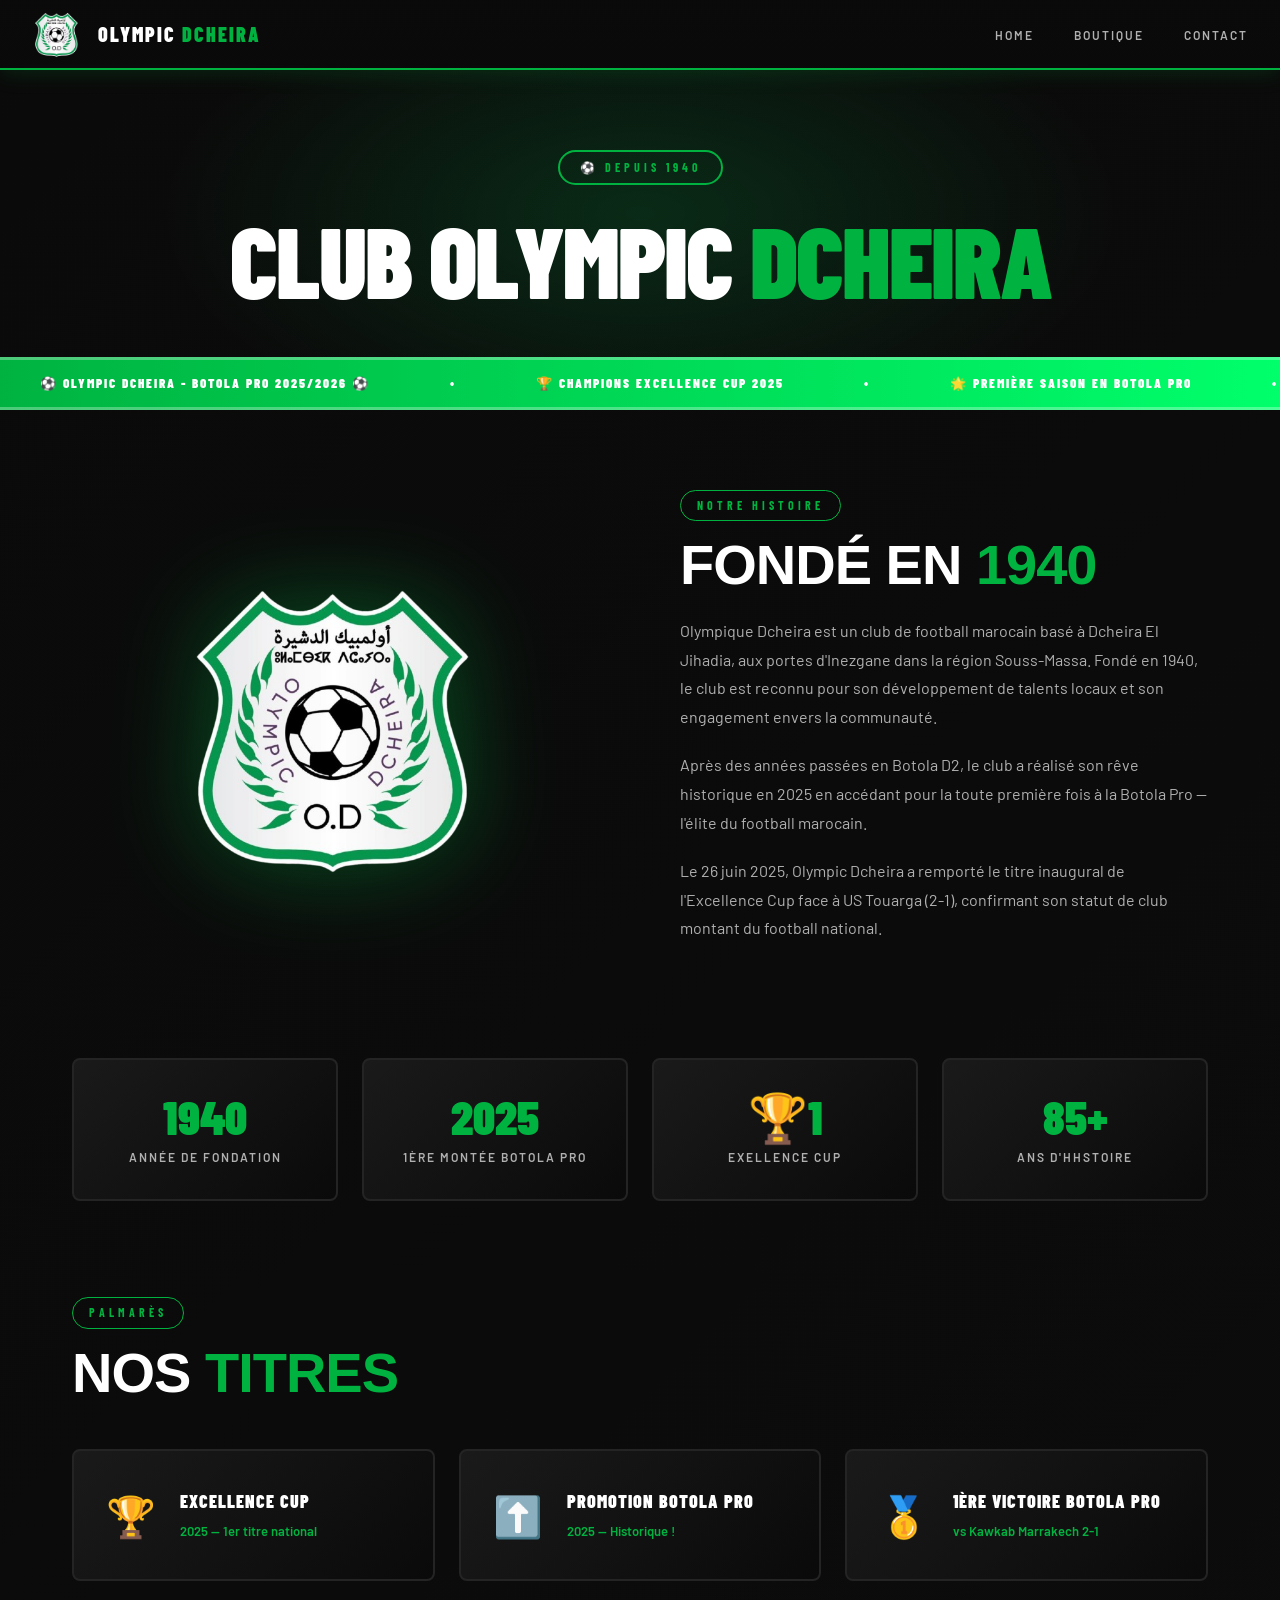
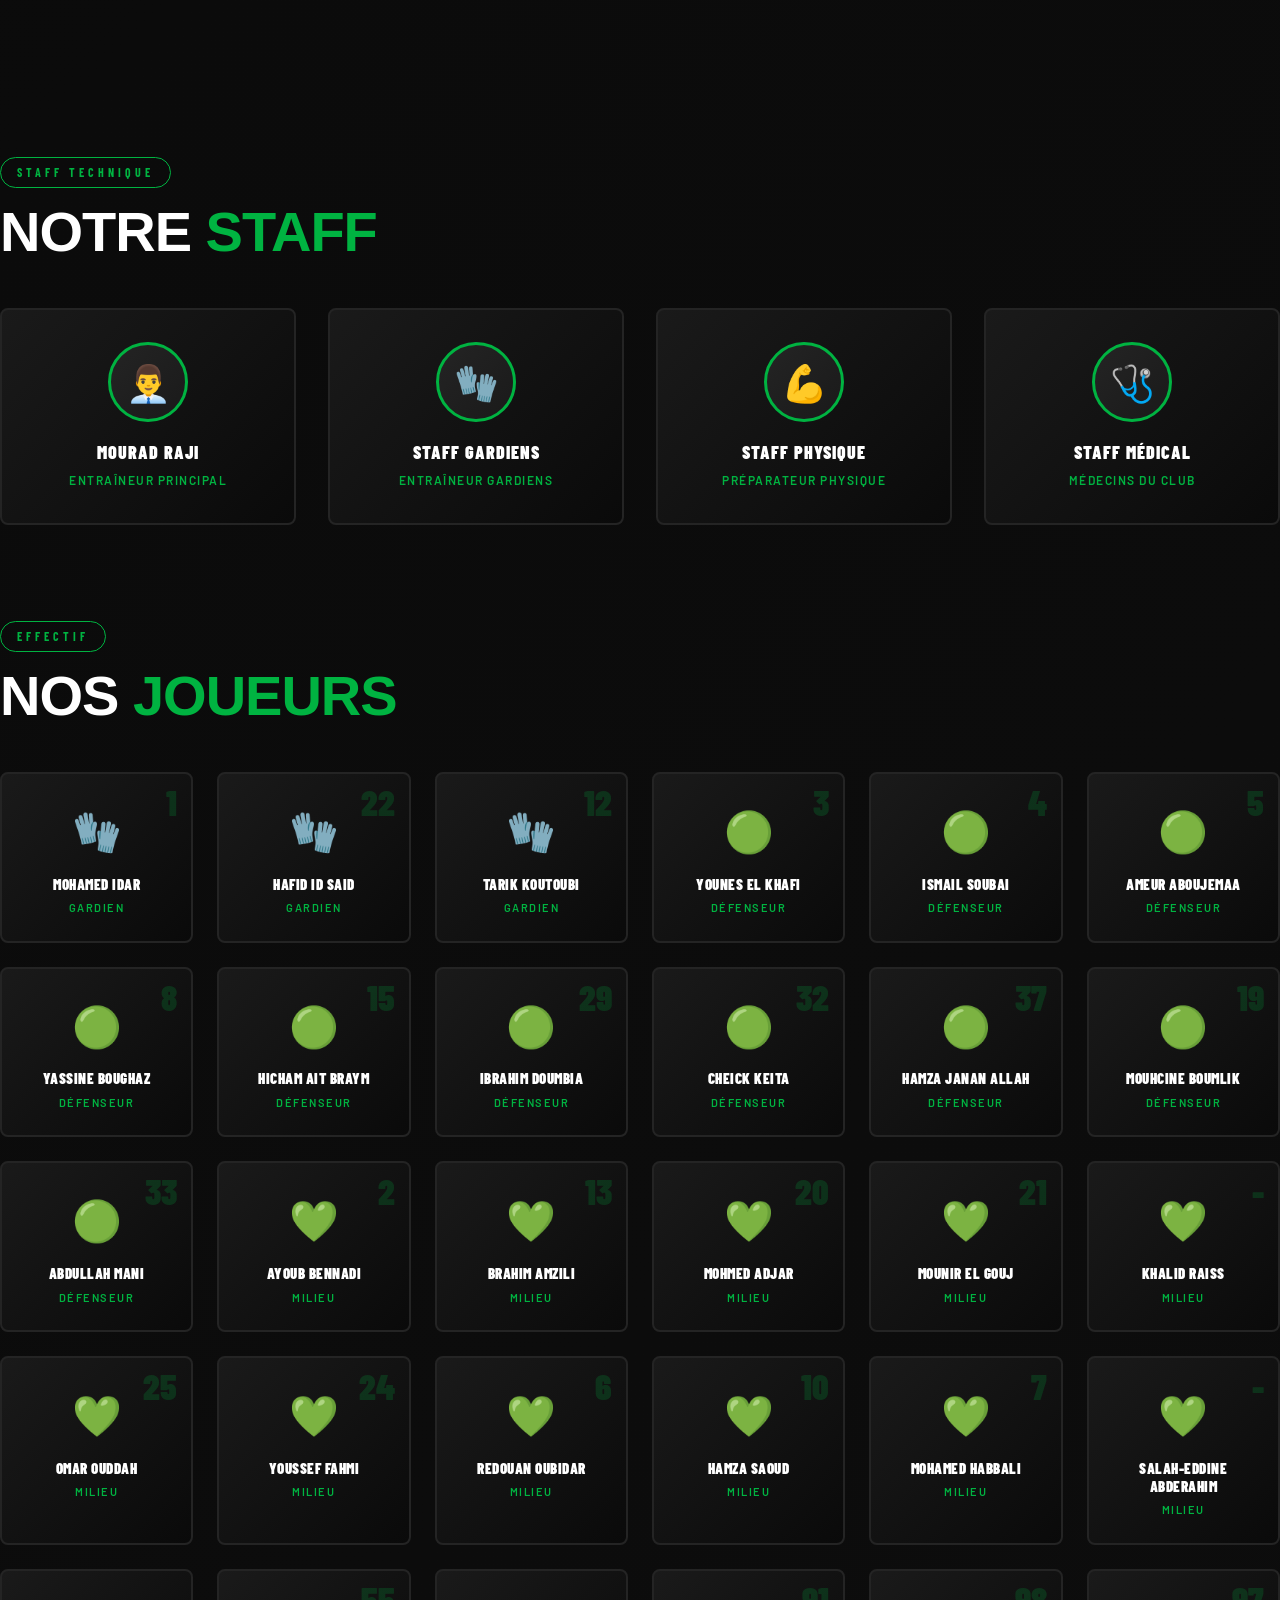
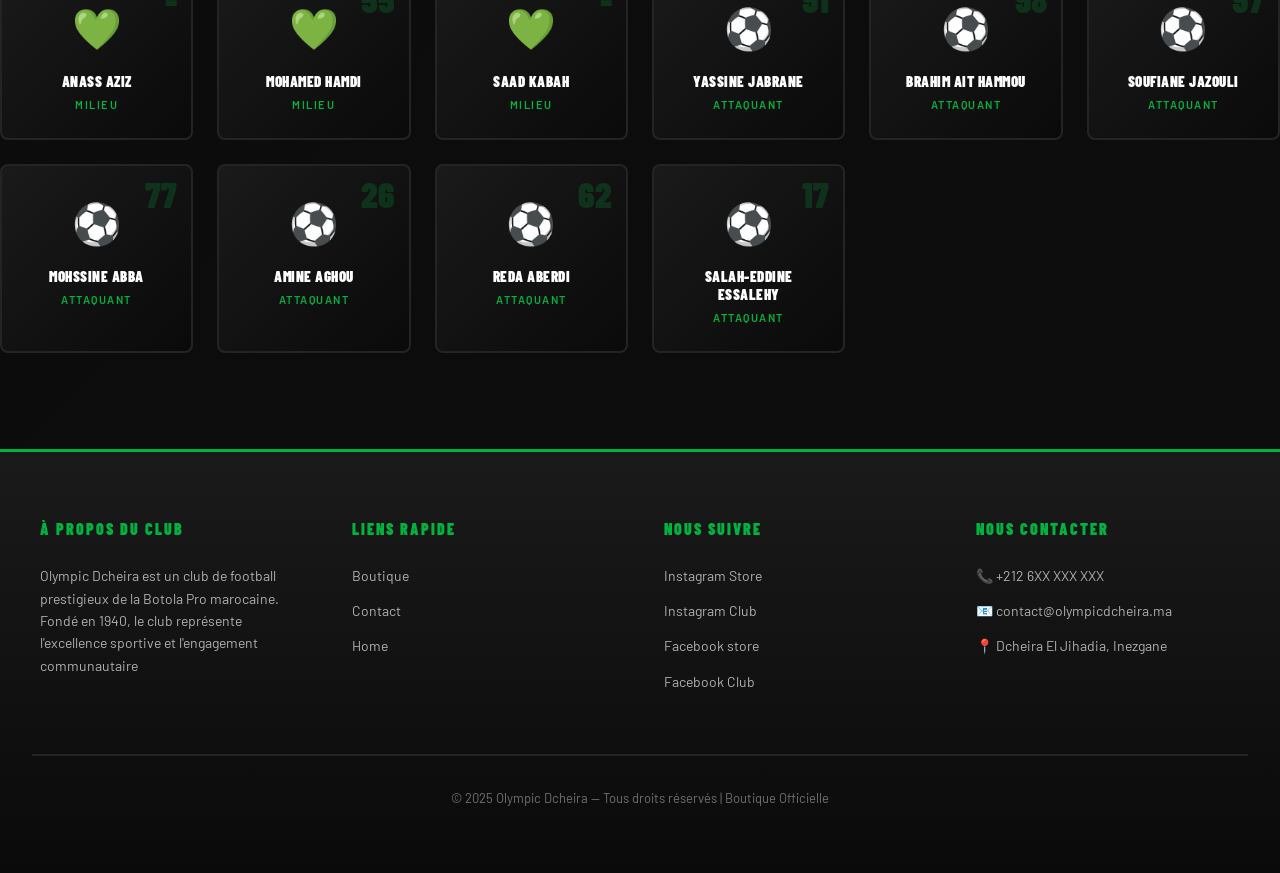
==== club.html @ 899211f6 "New modification --> Add club and contact pages" ====
<!DOCTYPE html>
<html lang="en">
<head>
    <meta charset="UTF-8">
    <meta name="viewport" content="width=device-width, initial-scale=1.0">
    <title>Olympic Dcheira | Le Club</title>
    <link rel="stylesheet" href="https://fonts.googleapis.com/css2?family=Barlow+Condensed:wght@400;700;900&family=Barlow:wght@400;500;600;700&display=swap" rel="stylesheet">
    <style>
        * {
            box-sizing: border-box;
            margin: 0;
            padding: 0;
        }
        :root {
            --vert: #00B341;
            --vert-fonce: #008f33;
            --vert-clair: #00ff6622;
            --blanc: #ffffff;
            --gris-fonce: #1a1a1a;
            --gris-sombre: #0a0a0a;
            --gris-surface: #242424;
            --gris-text: #b0b0b0;
            --gris-light: #707070;
        }
        html {
            scroll-behavior: smooth;
        }
        body{
            background: linear-gradient(135deg, var(--gris-sombre) 0%, #0d0d0d 100%);
            color: var(--blanc);
            font-family: 'Barlow', sans-serif;
            line-height: 1.6;
        }
        ::-webkit-scrollbar {width: 8px;}
        ::-webkit-scrollbar-track { background: var(--gris-sombre); }
        ::-webkit-scrollbar-thumb {
            background: var(--vert);
            border-radius: 4px;
        }

        nav {
            position: fixed; 
            top: 0; 
            left: 0; 
            right: 0; 
            z-index: 100;
            display: flex; 
            align-items: center; 
            justify-content: space-between;
            padding: 0 2rem;
            height: 70px;
            background: linear-gradient(180deg, rgba(10,10,10,0.98) 0%, rgba(10,10,10,0.95) 100%);
            backdrop-filter: blur(10px);
            border-bottom: 2px solid var(--vert);
            box-shadow: 0 4px 20px rgba(0,179,65,0.15);
        }
        .nav-brand {
            display: flex;
            align-items: center;
            gap: 1rem;
            text-decoration: none;
        }
        .nav-logo {
            width: 50px;
            height: 50px;
            display: flex;
            align-items: center;
            overflow: hidden;
        }
        .nav-logo img {
            width: 100%;
            height: 100%;
            object-fit: contain;
        }
        .nav-text {
            font-family: 'Barlow Condensed', sans-serif;
            font-weight: 900;
            font-size: 20px;
            letter-spacing: 2px;
            text-transform: uppercase; color: var(--blanc);
        }
        .nav-text span {
            color: var(--vert);
        }
        .nav-links {
            display: flex;
            gap: 2.5rem;
            list-style: none;
        }
        .nav-links a {
            text-decoration: none;
            color: var(--gris-text);
            font-size: 12px;
            font-weight: 600;
            letter-spacing: 2px;
            text-transform: uppercase;
            transition: all 0.3s;
            position: relative;
        }
        .nav-links a::after {
            content: '';
            position: absolute;
            bottom: -5px;
            left: 0;
            width: 0;
            height: 2px;
            background: var(--vert);
            transition: width 0.3s;
        }
        .nav-links a:hover {
            color: var(--vert);
        }
        .nav-links a:hover::after {
            width: 100%;
        }
        .nav-links a.active {
            color: var(--vert);
        }
        .nav-links a.active::after {
            width: 100%;
        }

        

        .page-header {
            margin-top: 70px;
            padding: 5rem 2rem 3rem;
            text-align: center;
            position: relative;
            overflow: hidden;
        }
        .page-header::before {
            content: '';
            position: absolute;
            inset: 0;
            background: radial-gradient(ellipse 800px 400px at 50% 50%, var(--vert-clair) 0%, transparent 60%);
            animation: pulse 6s ease-in-out infinite;
        }
        @keyframes pulse {
            0%, 100% {
                opacity: 0.4
            }
            50% {
                opacity: 0.9;
            }
        }
        .page-tag {
            font-family: 'Barlow Condensed', sans-serif;
            font-size: 12px;
            font-weight: 700;
            letter-spacing: 4px;
            text-transform: uppercase;
            color: var(--vert);
            display: inline-block;
            padding: 6px 20px;
            border: 2px solid var(--vert);
            border-radius: 50px;
            margin-bottom: 1.5rem;
            position: relative;
            z-index: 1;
        }
        .page-title {
            font-family: 'Barlow Condensed', sans-serif;
            font-size: clamp(48px, 10vw, 100px);
            font-weight: 900;
            text-transform: uppercase;
            line-height: 1;
            letter-spacing: -2px;
            position: relative;
            z-index: 1;
        }
        .page-title span {
            color: var(--vert);
        }

        .ticker {
            background: linear-gradient(90deg, var(--vert) 0%, #00ff6b 100%);
            color: var(--blanc);
            padding: 0.8rem 0;
            overflow: hidden;
            border-top: 3px solid rgba(255,255,255,0.3);
            border-bottom: 3px solid rgba(255,255,255,0.3);
        }
        .ticker-inner {
            display: flex;
            gap: 0;
            animation: scroll 20s linear infinite;
            white-space: nowrap;
        }
        @keyframes scroll {
            0% {
                transform: translateY(0);
            }
            100%{
                transform: translateX(-50%);
            }
        }
        .ticker-item {
        font-family: 'Barlow Condensed', sans-serif;
        font-weight: 900;
        font-size: 13px;
        letter-spacing: 2px;
        text-transform: uppercase;
        padding: 0 2.5rem;
        flex-shrink: 0;
        }

        .main {
            max-width: 1200px;
            margin: 0 auto;
            padding: 5rem 2rem;
        }

        .histoire {
            display: grid;
            grid-template-columns: 1fr 1fr;
            gap: 5rem;
            align-items: center;
            margin-bottom: 6rem;
        }
        .histoire-logo {
            display: flex;
            justify-content: center;
            align-items: center;
        }
        .histoire-logo img {
            width: min(320px, 100%);
            filter:drop-shadow(0 0 50px rgba(0,179,65,0.4));
            animation: logoPulse 4s ease-in-out infinite;
        }
        @keyframes logoPulse {
            0%,100% {
                filter: drop-shadow(0 0 50px rgba(0,179,65,0.4));
                transform: scale(1);
            }
            50% {
                filter: drop-shadow(0 0 80px rgba(0,179,65,0.7));
                transform: scale(1.03);
            }
        }
        .section-label {
            font-family: 'Barlow Condensed',sans-serif;
            font-size: 12px;
            font-weight: 700;
            letter-spacing: 4px;
            text-transform: uppercase;
            color: var(--vert);
            display: inline-block;
            padding: 5px 16px;
            border: 1px solid var(--vert);
            border-radius: 50px;
            margin-bottom: 1rem;
        }
        .section-heading {
            font-family: 'Barlow Consended',sans-serif;
            font-size: clamp(32px, 5vw, 56px);
            font-weight: 900;
            text-transform: uppercase;
            line-height: 1;
            letter-spacing: -1px;
            margin-bottom: 1.5rem;
        }
        .section-heading span {
            color: var(--vert);
        }
        .histoire-text p {
            color: var(--gris-text);
            font-size: 16px;
            line-height: 1.8;
            margin-bottom: 1.2rem;
        }
        .stats-grid {
            display: grid; grid-template-columns: repeat(4, 1fr); gap: 1.5rem;
            margin-bottom: 6rem;
        }
        .stat-card {
            background: linear-gradient(135deg, var(--gris-fonce) 0%, var(--gris-sombre) 100%);
            border: 2px solid var(--gris-surface); 
            border-radius: 8px;
            padding: 2rem; 
            text-align: center;
            transition: all 0.3s;
        }
        .stat-card:hover {
            border-color: var(--vert); 
            transform: translateY(-5px); 
            box-shadow: 0 15px 40px var(--vert-clair); 
        }
        .stat-number {
            font-family: 'Barlow Condensed', sans-serif; 
            font-size: 48px; 
            font-weight: 900;
            color: var(--vert); 
            line-height: 1; 
            margin-bottom: 0.5rem;
        }
        .stat-label {
            font-size: 12px; 
            font-weight: 600; 
            letter-spacing: 2px;
            text-transform: uppercase; 
            color: var(--gris-text);
        }

        .palmares {
         margin-bottom: 6rem; 
        }
        .palmares-grid { 
            display: grid; 
            grid-template-columns: repeat(auto-fit, minmax(280px, 1fr)); 
            gap: 1.5rem;
             margin-top: 3rem; 
        }
        .palmares-card {
            background: linear-gradient(135deg, var(--gris-fonce) 0%, var(--gris-sombre) 100%);
            border: 2px solid var(--gris-surface); border-radius: 8px;
            padding: 2rem; display: flex; align-items: center; gap: 1.5rem;
            transition: all 0.3s;
        }
        .palmares-card:hover { 
            border-color: var(--vert); 
            transform: translateY(-4px); 
            box-shadow: 0 15px 40px var(--vert-clair); 
        }
        .palmares-icon {
             font-size: 40px; 
            flex-shrink: 0; 
        }
        .palmares-title {
            font-family: 'Barlow Condensed', sans-serif; 
            font-size: 18px; 
            font-weight: 900;
            text-transform: uppercase; 
            letter-spacing: 1px; 
            margin-bottom: 0.3rem;
        }
        .palmares-year { 
                 font-size: 13px; 
                 color: var(--vert); 
                 font-weight: 600; 
        }

        .staff { margin-bottom: 6rem; }
        .staff-grid { 
            display: grid; 
            grid-template-columns: repeat(auto-fit, minmax(220px, 1fr)); 
            gap: 2rem; 
            margin-top: 3rem; 
        }
        .staff-card {
            background: linear-gradient(135deg, var(--gris-fonce) 0%, var(--gris-sombre) 100%);
            border: 2px solid var(--gris-surface); 
            border-radius: 8px;
            padding: 2rem; 
            text-align: center; 
            transition: all 0.3s;
        }
        .staff-card:hover { 
            border-color: var(--vert); 
            transform: translateY(-5px); 
            box-shadow: 0 15px 40px var(--vert-clair); }
        .staff-avatar {
            width: 80px; 
            height: 80px; 
            border-radius: 50%;
            background: linear-gradient(135deg, var(--gris-surface), var(--gris-fonce));
            border: 3px solid var(--vert); 
            display: flex; 
            align-items: center;
            justify-content: center; 
            font-size: 36px; 
            margin: 0 auto 1rem;
        }
        .staff-name {
            font-family: 'Barlow Condensed', sans-serif; 
            font-size: 18px; 
            font-weight: 900;
            text-transform: uppercase; 
            letter-spacing: 1px; 
            margin-bottom: 0.3rem;
        }
        .staff-role { 
            font-size: 12px; 
            color: var(--vert); 
            font-weight: 600; 
            letter-spacing: 1.5px; 
            text-transform: uppercase; 
        }


        .joueurs {
             margin-bottom: 6rem; 
        }
        .joueurs-grid { 
            display: grid; 
            grid-template-columns: repeat(auto-fill, minmax(180px, 1fr)); 
            gap: 1.5rem; 
            margin-top: 3rem; 
        }
        .joueur-card {
            background: linear-gradient(135deg, var(--gris-fonce) 0%, var(--gris-sombre) 100%);
            border: 2px solid var(--gris-surface); 
            border-radius: 8px;
            padding: 1.5rem; 
            text-align: center; 
            transition: all 0.3s; 
            position: relative;
        }
        .joueur-card:hover { 
            border-color: var(--vert); 
            transform: translateY(-4px); 
            box-shadow: 0 12px 30px var(--vert-clair); 
        }
        .joueur-numero {
            font-family: 'Barlow Condensed', sans-serif; 
            font-size: 36px; 
            font-weight: 900;
            color: var(--vert-clair); 
            position: absolute; 
            top: 10px; 
            right: 14px;
            line-height: 1; 
            color: rgba(0,179,65,0.2);
        }
        .joueur-emoji {
             font-size: 40px; 
             margin-bottom: 0.8rem; 
             display: block; 
            }
        .joueur-nom {
            font-family: 'Barlow Condensed', sans-serif; 
            font-size: 15px; 
            font-weight: 900;
            text-transform: uppercase; 
            letter-spacing: 0.5px; 
            margin-bottom: 0.4rem; 
            line-height: 1.2;
        }
        .joueur-poste {
            font-size: 11px; color: var(--vert); 
            font-weight: 600;
            letter-spacing: 1.5px; 
            text-transform: uppercase;
        }
        footer {
            background: linear-gradient(180deg, var(--gris-fonce) 0%, var(--gris-sombre) 100%);
            border-top: 3px solid var(--vert); 
            padding: 4rem 2rem;
        }
        .footer-content {
            max-width: 1200px; 
            margin: 0 auto;
            display: grid; 
            grid-template-columns: repeat(auto-fit, minmax(220px, 1fr));
            gap: 3rem; 
            margin-bottom: 3rem;
        }
        .footer-col h3 {
            font-family: 'Barlow Condensed', sans-serif; 
            font-weight: 900;
            text-transform: uppercase; 
            letter-spacing: 2px;
            margin-bottom: 1.5rem; 
            color: var(--vert); 
            font-size: 16px;
        }
        .footer-col p, .footer-col li { 
            color: var(--gris-text); 
            font-size: 14px; 
            margin-bottom: 0.8rem; 
            line-height: 1.6; 
        }
        .footer-col ul { 
            list-style: none; 
        }
        .footer-col a { 
            color: var(--gris-text);
            text-decoration: none; 
            transition: all 0.3s; 
        }
        .footer-col a:hover { 
            color: var(--vert); 
        }
        .footer-bottom { 
            border-top: 2px solid var(--gris-surface); 
            padding-top: 2rem; 
            text-align: center; 
            color: var(--gris-light); 
            font-size: 13px; 
           
        }
 
        @media (max-width: 768px) {
             nav { 
                padding: 0 1rem; 
            }
            .nav-links { 
                display: none; 
            }
            .histoire { 
                grid-template-columns: 1fr; gap: 2rem; 
            }
            .histoire-logo { 
                order: -1; 
            }
            .histoire-logo img { 
                width: 200px; 
            }
            .stats-grid { 
                grid-template-columns: repeat(2, 1fr); 
            }
            .joueurs-grid { 
                grid-template-columns: repeat(auto-fill, minmax(140px, 1fr)); 
            }
    }
    </style>
</head>
<body>
    <nav>
        <a href="club.html" class="nav-brand">
            <div class="nav-logo">
                <img src="Olympique_dcheira_logo-removebg-preview.png" alt="Olympic Dcheira Logo">
            </div>
            <div class="nav-text">
                Olympic <span>Dcheira</span>
            </div>
        </a>
        <ul class="nav-links">
            <li><a href="index.html">Home</a></li>
            <li><a href="index.html#store">Boutique</a></li>
            <li><a href="contact.html">Contact</a></li>
        </ul>
    </nav>
    <div class="page-header">
        <div class="page-tag">⚽ Depuis 1940</div>
        <h1 class="page-title">Club Olympic <span>Dcheira</span></h1>
    </div>
    <div class="ticker">
        <div class="ticker-inner">
            <span class="ticker-item">⚽ OLYMPIC DCHEIRA - BOTOLA PRO 2025/2026 ⚽</span>
            <span class="ticker-item">•</span>
            <span class="ticker-item">🏆 CHAMPIONS EXCELLENCE CUP 2025</span>
            <span class="ticker-item">•</span>
            <span class="ticker-item">🌟 PREMIÈRE SAISON EN BOTOLA PRO</span>
            <span class="ticker-item">•</span>
            <span class="ticker-item">💚 DCHEIRA EL JIHADIA - INEZGANE</span>
            <span class="ticker-item">•</span>
            <span class="ticker-item">⚽ OLYMPIC DCHEIRA - BOTOLA PRO 2025/2026 ⚽</span>
            <span class="ticker-item">•</span>
            <span class="ticker-item">🏆 CHAMPIONS EXCELLENCE CUP 2025</span>
            <span class="ticker-item">•</span>
            <span class="ticker-item">🌟 PREMIÈRE SAISON EN BOTOLA PRO</span>
            <span class="ticker-item">•</span>
            <span class="ticker-item">💚 DCHEIRA EL JIHADIA - INEZGANE</span>
        </div>
    </div>
    <div class="main">
        <div class="histoire">
            <div class="histoire-logo">
                <img src="Olympique_dcheira_logo-removebg-preview_2.png" alt="Olympic Dcheira">
            </div>
            <div class="histoire-text">
                <div class="section-label">Notre histoire</div>
                <h2 class="section-heading">Fondé en <span>1940</span></h2>
                <p>Olympique Dcheira est un club de football marocain basé à Dcheira El Jihadia, aux portes d'Inezgane dans la région Souss-Massa. Fondé en 1940, le club est reconnu pour son développement de talents locaux et son engagement envers la communauté.</p>
                <p>Après des années passées en Botola D2, le club a réalisé son rêve historique en 2025 en accédant pour la toute première fois à la Botola Pro — l'élite du football marocain.</p>
                <p>Le 26 juin 2025, Olympic Dcheira a remporté le titre inaugural de l'Excellence Cup face à US Touarga (2-1), confirmant son statut de club montant du football national.</p>
            </div>
        </div>
        <div class="stats-grid">
            <div class="stat-card">
                <div class="stat-number">1940</div>
                <div class="stat-label">Année de Fondation</div>
            </div>
            <div class="stat-card">
                <div class="stat-number">2025</div>
                <div class="stat-label">1ère Montée Botola Pro</div>
            </div>
            <div class="stat-card">
                <div class="stat-number">🏆1</div>
                <div class="stat-label">Exellence Cup</div>
            </div>
            <div class="stat-card">
                <div class="stat-number">85+</div>
                <div class="stat-label">Ans d'hHstoire</div>
            </div>
        </div>
        <div class="palmares">
            <div class="section-label">Palmarès</div>
            <h2 class="section-heading">Nos <span>Titres</span></h2>
            <div class="palmares-grid">
                <div class="palmares-card">
                    <div class="palmares-icon">🏆</div>
                    <div>
                        <div class="palmares-title">Excellence Cup</div>
                        <div class="palmares-year">2025 — 1er titre national</div>
                    </div>
                </div>
                <div class="palmares-card">
                    <div class="palmares-icon">⬆️</div>
                    <div>
                        <div class="palmares-title">Promotion Botola Pro</div>
                        <div class="palmares-year">2025 — Historique !</div>
                    </div>
                </div>
                <div class="palmares-card">
                    <div class="palmares-icon">🥇</div>
                    <div>
                        <div class="palmares-title">1ère Victoire Botola Pro</div>
                        <div class="palmares-year">vs Kawkab Marrakech 2-1</div>
                    </div>
                </div>
            </div>
        </div>
    </div>
    <div class="staff">
        <div class="section-label">Staff Technique</div>
        <h2 class="section-heading">Notre <span>Staff</span></h2>
        <div class="staff-grid">
            <div class="staff-card">
                <div class="staff-avatar">👨‍💼</div>
                <div class="staff-name">Mourad Raji</div>
                <div class="staff-role">Entraîneur Principal</div>
            </div>
            <div class="staff-card">
                <div class="staff-avatar">🧤</div>
                <div class="staff-name">Staff Gardiens</div>
                <div class="staff-role">Entraîneur Gardiens</div>
            </div>
            <div class="staff-card">
                <div class="staff-avatar">💪</div>
                <div class="staff-name">Staff Physique</div>
                <div class="staff-role">Préparateur Physique</div>
            </div>
            <div class="staff-card">
                <div class="staff-avatar">🩺</div>
                <div class="staff-name">Staff Médical</div>
                <div class="staff-role">Médecins du Club</div>
            </div>
        </div>
    </div>
    <div class="joueurs">
        <div class="section-label">Effectif</div>
        <h2 class="section-heading">Nos <span>Joueurs</span></h2>
        <div class="joueurs-grid">
            <div class="joueur-card">
                <span class="joueur-numero">1</span><span class="joueur-emoji">🧤</span>
                <div class="joueur-nom">Mohamed Idar</div>
                <div class="joueur-poste">Gardien</div>
            </div>
            <div class="joueur-card">
                <span class="joueur-numero">22</span><span class="joueur-emoji">🧤</span>
                <div class="joueur-nom">Hafid Id Said</div>
                <div class="joueur-poste">Gardien</div>
            </div>
            <div class="joueur-card">
                <span class="joueur-numero">12</span>
                <span class="joueur-emoji">🧤</span>
                <div class="joueur-nom">Tarik Koutoubi</div>
                <div class="joueur-poste">Gardien</div>
            </div>
            <div class="joueur-card">
                <span class="joueur-numero">3</span>
                <span class="joueur-emoji">🟢</span>
                <div class="joueur-nom">Younes EL Khafi</div>
                <div class="joueur-poste">Défenseur</div>
            </div>
            <div class="joueur-card">
                <span class="joueur-numero">4</span>
                <span class="joueur-emoji">🟢</span>
                <div class="joueur-nom">Ismail Soubai</div>
                <div class="joueur-poste">Défenseur</div>
            </div>
            <div class="joueur-card">
                <span class="joueur-numero">5</span>
                <span class="joueur-emoji">🟢</span>
                <div class="joueur-nom">Ameur Aboujemaa</div>
                <div class="joueur-poste">Défenseur</div>
            </div>
            <div class="joueur-card">
                <span class="joueur-numero">8</span>
                <span class="joueur-emoji">🟢</span>
                <div class="joueur-nom">Yassine boughaz</div>
                <div class="joueur-poste">Défenseur</div>
            </div>
            <div class="joueur-card">
                <span class="joueur-numero">15</span>
                <span class="joueur-emoji">🟢</span>
                <div class="joueur-nom">Hicham Ait Braym</div>
                <div class="joueur-poste">Défenseur</div>
            </div>
            <div class="joueur-card">
                <span class="joueur-numero">29</span>
                <span class="joueur-emoji">🟢</span>
                <div class="joueur-nom">Ibrahim Doumbia</div>
                <div class="joueur-poste">Défenseur</div>
            </div>
            <div class="joueur-card">
                <span class="joueur-numero">32</span>
                <span class="joueur-emoji">🟢</span>
                <div class="joueur-nom">Cheick Keita</div>
                <div class="joueur-poste">Défenseur</div>
            </div>
            <div class="joueur-card">
                <span class="joueur-numero">37</span>
                <span class="joueur-emoji">🟢</span>
                <div class="joueur-nom">Hamza Janan Allah</div>
                <div class="joueur-poste">Défenseur</div>
            </div>
            <div class="joueur-card">
                <span class="joueur-numero">19</span>
                <span class="joueur-emoji">🟢</span>
                <div class="joueur-nom">Mouhcine Boumlik</div>
                <div class="joueur-poste">Défenseur</div>
            </div>
            <div class="joueur-card">
                <span class="joueur-numero">33</span>
                <span class="joueur-emoji">🟢</span>
                <div class="joueur-nom">Abdullah Mani</div>
                <div class="joueur-poste">Défenseur</div>
            </div>
            <div class="joueur-card">
                <span class="joueur-numero">2</span>
                <span class="joueur-emoji">💚</span>
                <div class="joueur-nom">Ayoub Bennadi</div>
                <div class="joueur-poste">Milieu</div>
            </div>
            <div class="joueur-card">
                <span class="joueur-numero">13</span>
                <span class="joueur-emoji">💚</span>
                <div class="joueur-nom">Brahim Amzili</div>
                <div class="joueur-poste">Milieu</div>
            </div><div class="joueur-card">
                <span class="joueur-numero">20</span>
                <span class="joueur-emoji">💚</span>
                <div class="joueur-nom">Mohmed Adjar</div>
                <div class="joueur-poste">Milieu</div>
            </div>
            <div class="joueur-card">
                <span class="joueur-numero">21</span>
                <span class="joueur-emoji">💚</span>
                <div class="joueur-nom">Mounir El Gouj</div>
                <div class="joueur-poste">Milieu</div>
            </div>
            <div class="joueur-card">
                <span class="joueur-numero">-</span>
                <span class="joueur-emoji">💚</span>
                <div class="joueur-nom">Khalid Raiss</div>
                <div class="joueur-poste">Milieu</div>
            </div>
            <div class="joueur-card">
                <span class="joueur-numero">25</span>
                <span class="joueur-emoji">💚</span>
                <div class="joueur-nom">Omar Ouddah</div>
                <div class="joueur-poste">Milieu</div>
            </div>
            <div class="joueur-card">
                <span class="joueur-numero">24</span>
                <span class="joueur-emoji">💚</span>
                <div class="joueur-nom">Youssef Fahmi</div>
                <div class="joueur-poste">Milieu</div>
            </div>
            <div class="joueur-card">
                <span class="joueur-numero">6</span>
                <span class="joueur-emoji">💚</span>
                <div class="joueur-nom">Redouan Oubidar</div>
                <div class="joueur-poste">Milieu</div>
            </div>
            <div class="joueur-card">
                <span class="joueur-numero">10</span>
                <span class="joueur-emoji">💚</span>
                <div class="joueur-nom">Hamza Saoud</div>
                <div class="joueur-poste">Milieu</div>
            </div>
            <div class="joueur-card">
                <span class="joueur-numero">7</span>
                <span class="joueur-emoji">💚</span>
                <div class="joueur-nom">Mohamed Habbali</div>
                <div class="joueur-poste">Milieu</div>
            </div>
            <div class="joueur-card">
                <span class="joueur-numero">-</span>
                <span class="joueur-emoji">💚</span>
                <div class="joueur-nom">Salah-Eddine Abderahim</div>
                <div class="joueur-poste">Milieu</div>
            </div>
            <div class="joueur-card">
                <span class="joueur-numero">-</span>
                <span class="joueur-emoji">💚</span>
                <div class="joueur-nom">Anass Aziz</div>
                <div class="joueur-poste">Milieu</div>
            </div>
            <div class="joueur-card">
                <span class="joueur-numero">55</span>
                <span class="joueur-emoji">💚</span>
                <div class="joueur-nom">Mohamed Hamdi</div>
                <div class="joueur-poste">Milieu</div>
            </div>
            <div class="joueur-card">
                <span class="joueur-numero">-</span>
                <span class="joueur-emoji">💚</span>
                <div class="joueur-nom">Saad Kabah</div>
                <div class="joueur-poste">Milieu</div>
            </div>
            <div class="joueur-card">
                <span class="joueur-numero">91</span>
                <span class="joueur-emoji">⚽</span>
                <div class="joueur-nom">Yassine Jabrane</div>
                <div class="joueur-poste">Attaquant</div>
            </div>
            <div class="joueur-card">
                <span class="joueur-numero">98</span>
                <span class="joueur-emoji">⚽</span>
                <div class="joueur-nom">Brahim Ait Hammou</div>
                <div class="joueur-poste">Attaquant</div>
            </div>
            <div class="joueur-card">
                <span class="joueur-numero">97</span>
                <span class="joueur-emoji">⚽</span>
                <div class="joueur-nom">Soufiane Jazouli</div>
                <div class="joueur-poste">Attaquant</div>
            </div>
            <div class="joueur-card">
                <span class="joueur-numero">77</span>
                <span class="joueur-emoji">⚽</span>
                <div class="joueur-nom">Mohssine Abba</div>
                <div class="joueur-poste">Attaquant</div>
            </div>
            <div class="joueur-card">
                <span class="joueur-numero">26</span>
                <span class="joueur-emoji">⚽</span>
                <div class="joueur-nom">Amine Aghou</div>
                <div class="joueur-poste">Attaquant</div>
            </div>
            <div class="joueur-card">
                <span class="joueur-numero">62</span>
                <span class="joueur-emoji">⚽</span>
                <div class="joueur-nom">Reda Aberdi</div>
                <div class="joueur-poste">Attaquant</div>
            </div>
            <div class="joueur-card">
                <span class="joueur-numero">17</span>
                <span class="joueur-emoji">⚽</span>
                <div class="joueur-nom">Salah-Eddine Essalehy</div>
                <div class="joueur-poste">Attaquant</div>
            </div>
        </div>
    </div>
    <footer>
        <div class="footer-content">
            <div class="footer-col">
                <h3>À Propos du Club</h3>
                <p>Olympic Dcheira est un club de football prestigieux de la Botola Pro marocaine. Fondé en 1940, le club représente l'excellence sportive et l'engagement communautaire</p>
            </div>
            <div class="footer-col">
                <h3>Liens rapide</h3>
                <ul>
                    <li><a href="index.html#store">Boutique</a></li>
                    <li><a href="contact.html">Contact</a></li>
                    <li><a href="index.html">Home</a></li>
                </ul>
            </div>
            <div class="footer-col">
                <h3>Nous suivre</h3>
                <ul>
                    <li><a href="https://www.instagram.com/olympic_dcheira_store/" target="_blank">Instagram Store</a></li>
                    <li><a href="https://www.instagram.com/olympic.dcheira/" target="_blank">Instagram Club</a></li>
                    <li><a href="https://www.facebook.com/odstore62/?locale=fr_FR" target="_blank">Facebook store</a></li>
                    <li><a href="https://www.facebook.com/odofficielle1958/?locale=fr_FR" target="_blank">Facebook Club</a></li>
                </ul>
            </div>
            <div class="footer-col">
                <h3>Nous Contacter</h3>
                <p>📞 +212 6XX XXX XXX</p>
                <p>📧 contact@olympicdcheira.ma</p>
                <p>📍 Dcheira El Jihadia, Inezgane</p>
            </div>
        </div>
        <div class="footer-bottom">
            <p>&copy; 2025 Olympic Dcheira — Tous droits réservés | Boutique Officielle</p>
        </div>
    </footer>
</body>
</html>
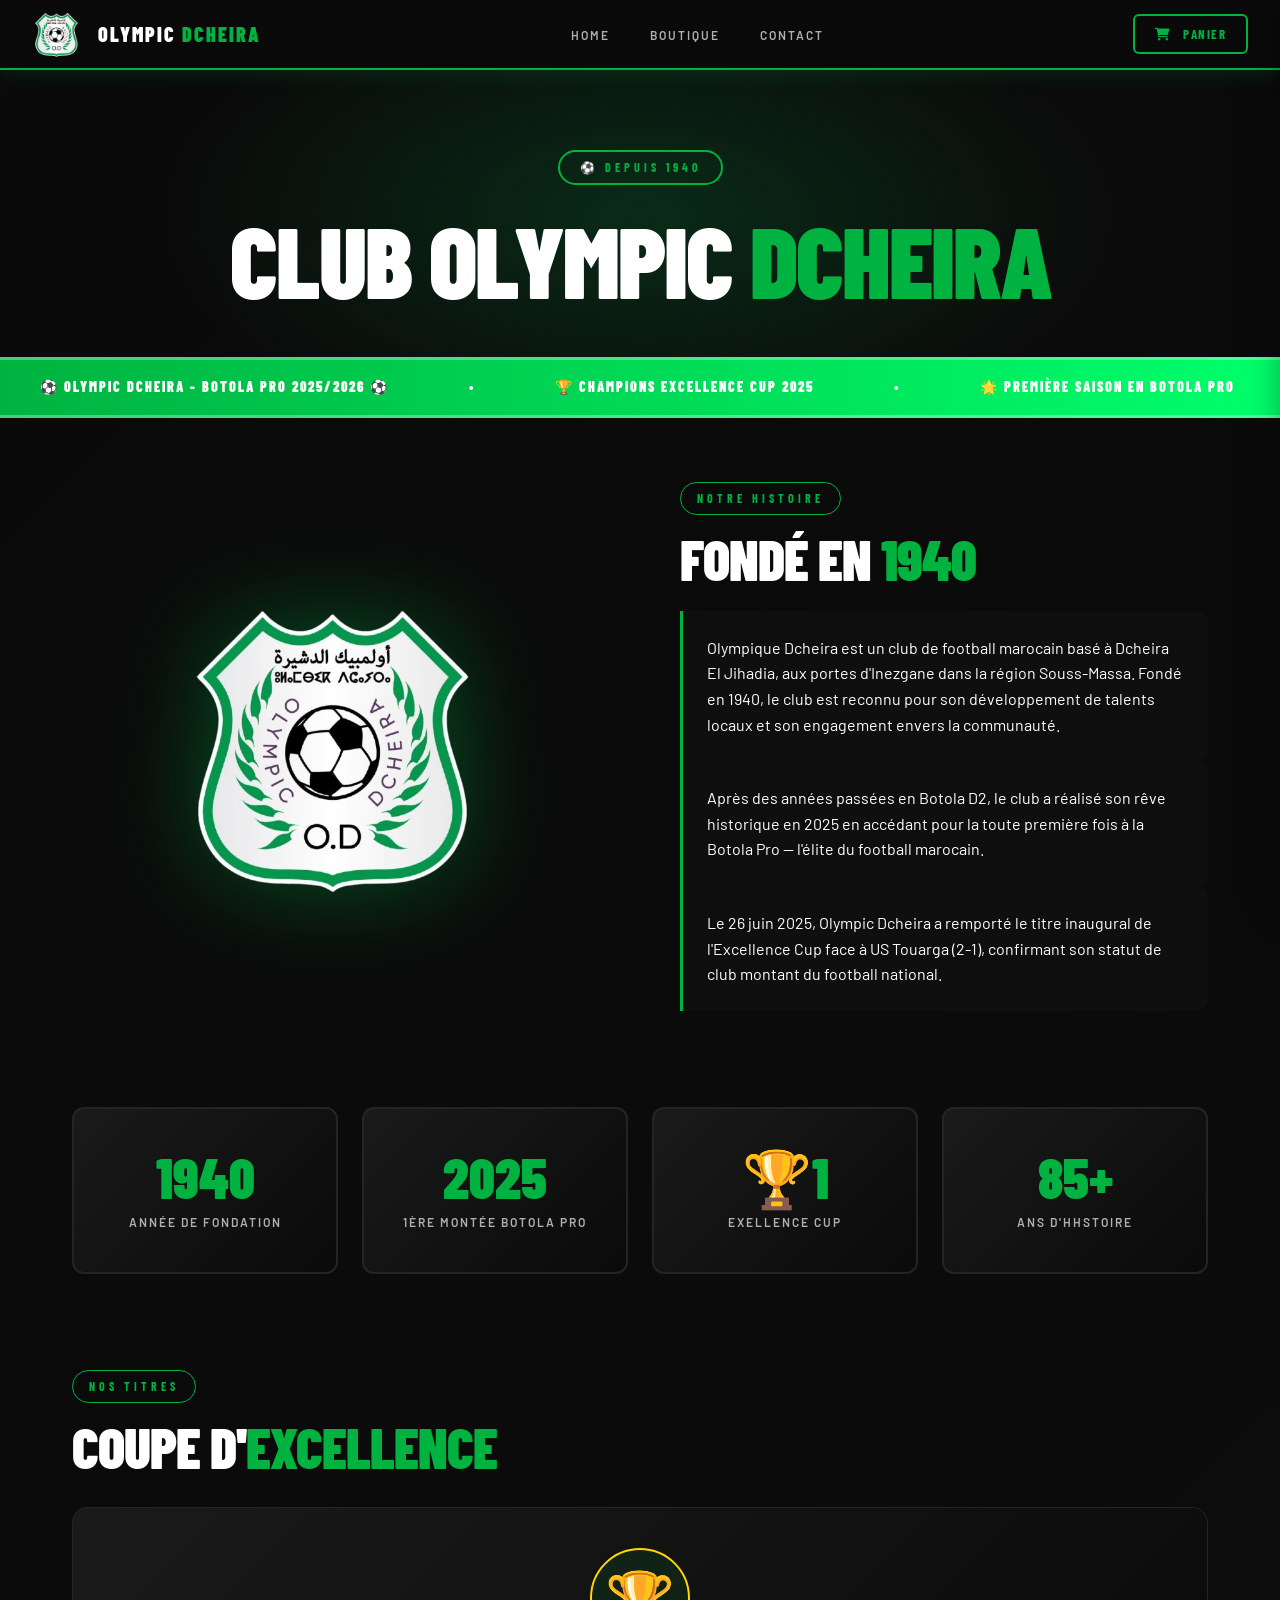
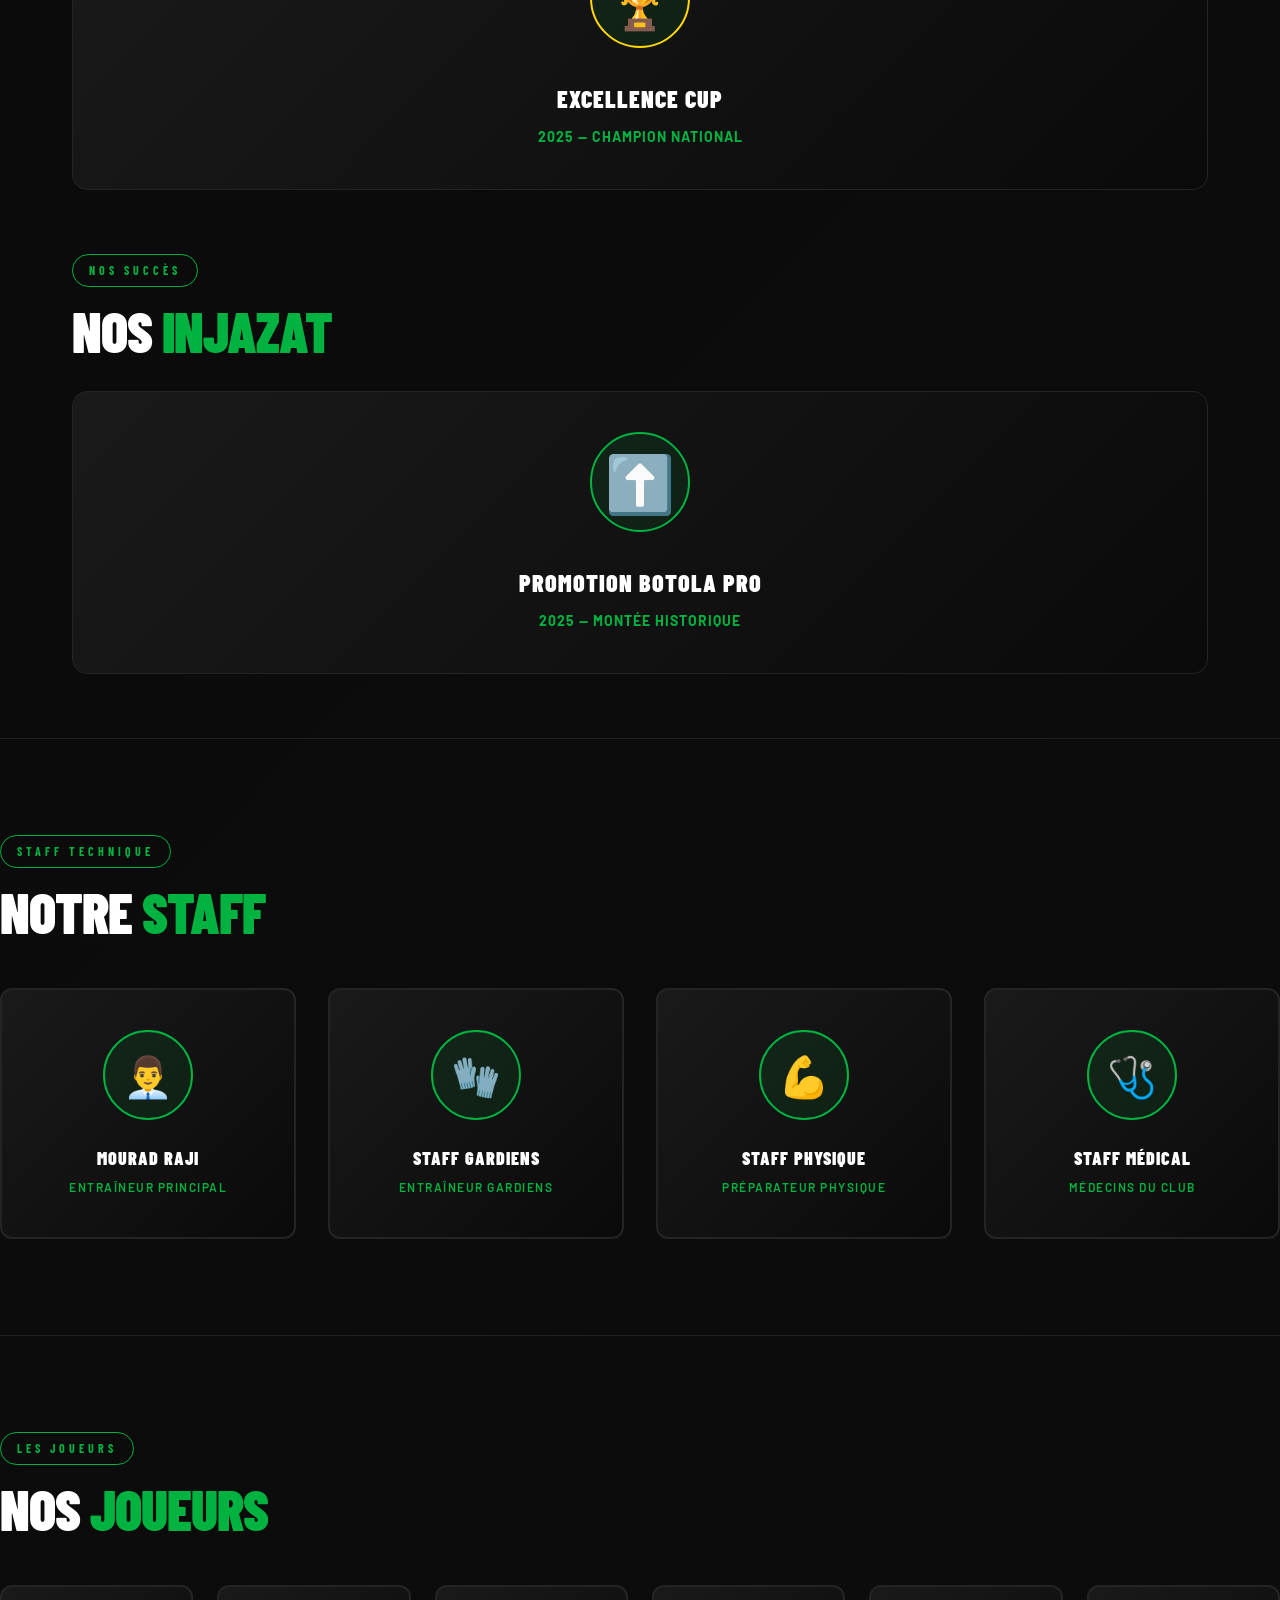
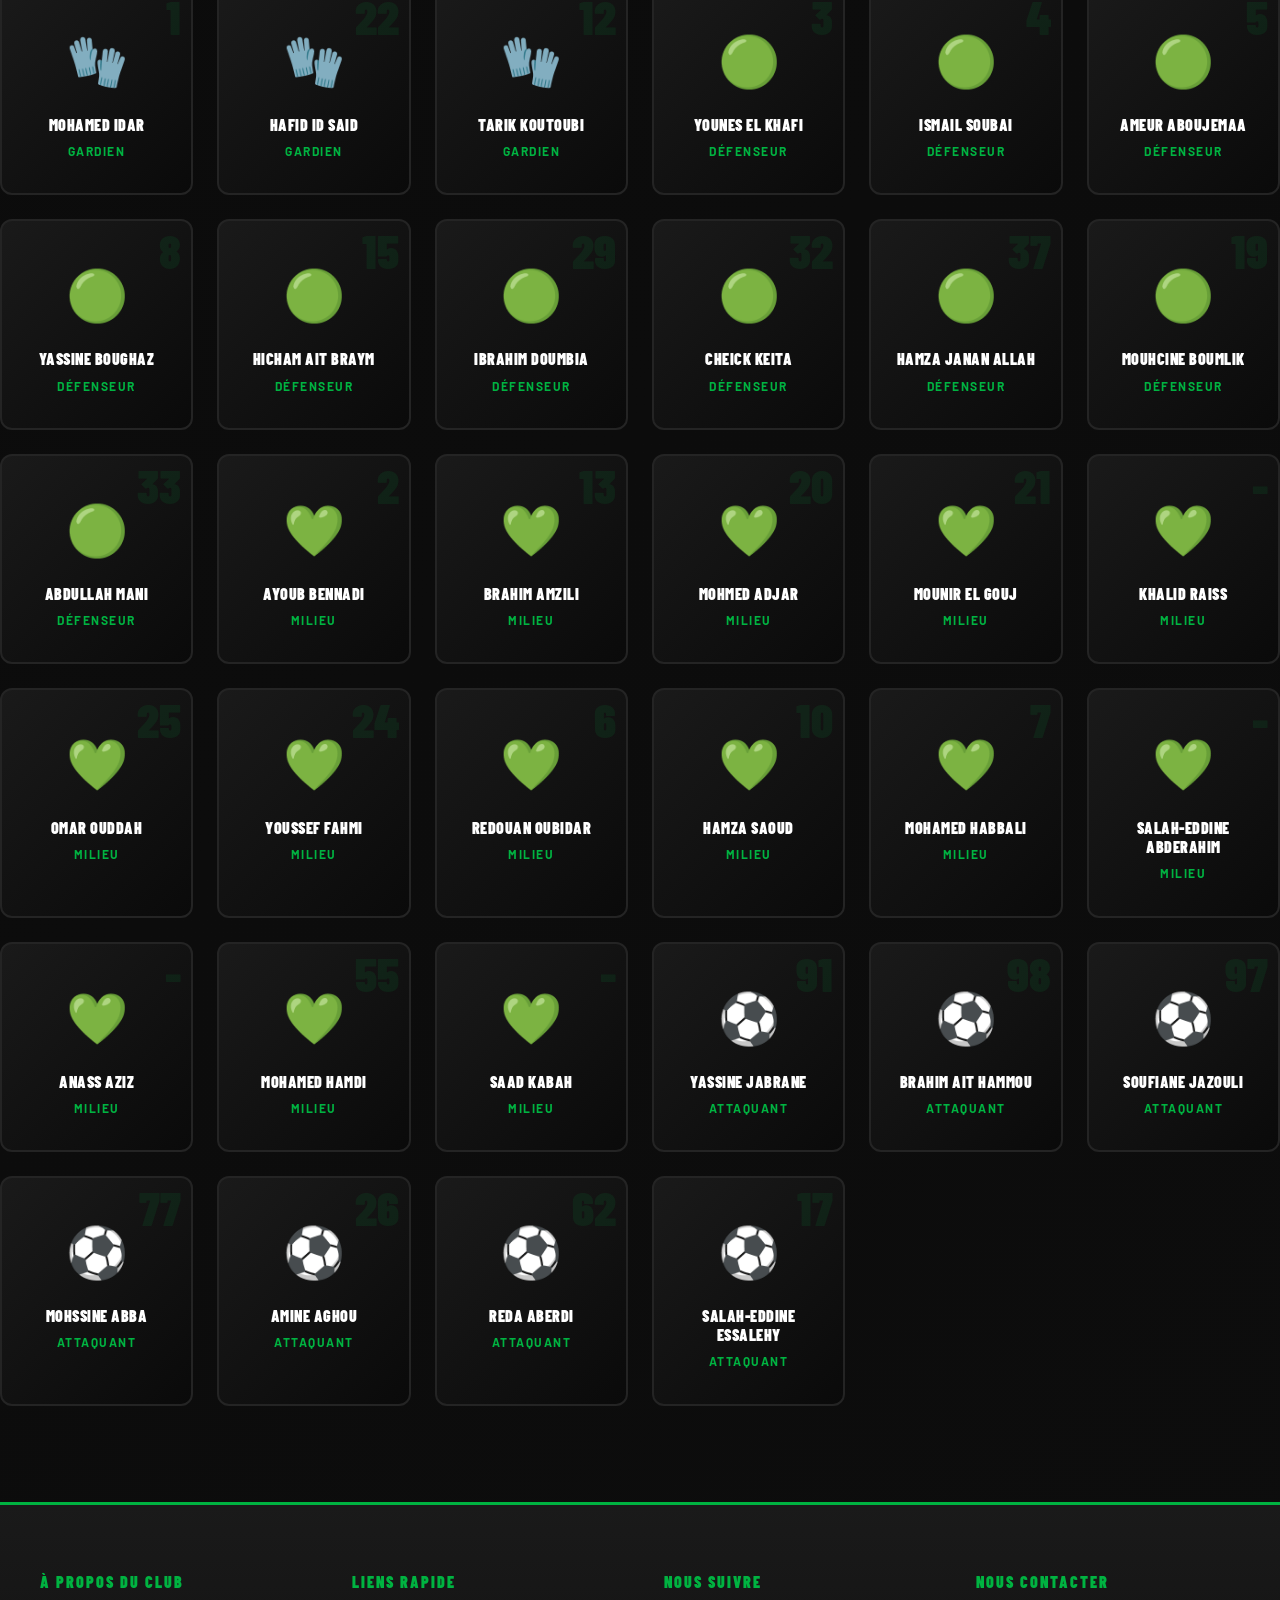
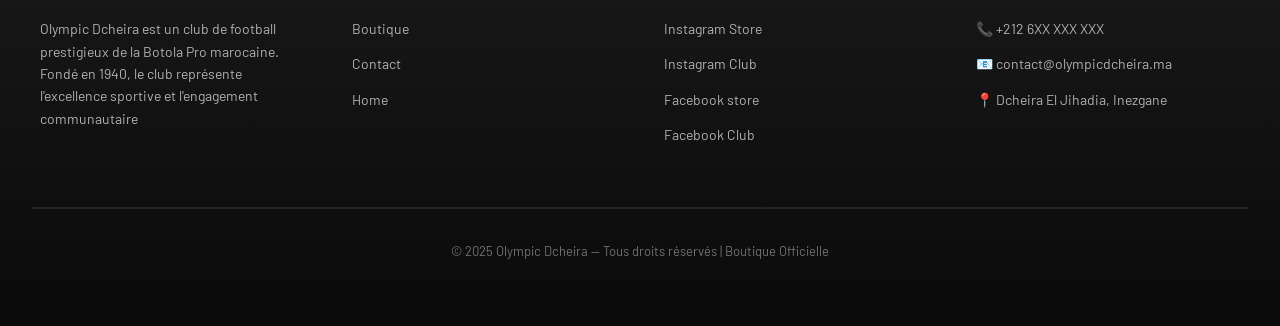
==== commit 1337888c: "feat: major UI/UX overhaul, persistent cart and product quick view" ====
--- a/club.html
+++ b/club.html
@@ -5,515 +5,10 @@
     <meta name="viewport" content="width=device-width, initial-scale=1.0">
     <title>Olympic Dcheira | Le Club</title>
     <link rel="stylesheet" href="https://fonts.googleapis.com/css2?family=Barlow+Condensed:wght@400;700;900&family=Barlow:wght@400;500;600;700&display=swap" rel="stylesheet">
-    <style>
-        * {
-            box-sizing: border-box;
-            margin: 0;
-            padding: 0;
-        }
-        :root {
-            --vert: #00B341;
-            --vert-fonce: #008f33;
-            --vert-clair: #00ff6622;
-            --blanc: #ffffff;
-            --gris-fonce: #1a1a1a;
-            --gris-sombre: #0a0a0a;
-            --gris-surface: #242424;
-            --gris-text: #b0b0b0;
-            --gris-light: #707070;
-        }
-        html {
-            scroll-behavior: smooth;
-        }
-        body{
-            background: linear-gradient(135deg, var(--gris-sombre) 0%, #0d0d0d 100%);
-            color: var(--blanc);
-            font-family: 'Barlow', sans-serif;
-            line-height: 1.6;
-        }
-        ::-webkit-scrollbar {width: 8px;}
-        ::-webkit-scrollbar-track { background: var(--gris-sombre); }
-        ::-webkit-scrollbar-thumb {
-            background: var(--vert);
-            border-radius: 4px;
-        }
-
-        nav {
-            position: fixed; 
-            top: 0; 
-            left: 0; 
-            right: 0; 
-            z-index: 100;
-            display: flex; 
-            align-items: center; 
-            justify-content: space-between;
-            padding: 0 2rem;
-            height: 70px;
-            background: linear-gradient(180deg, rgba(10,10,10,0.98) 0%, rgba(10,10,10,0.95) 100%);
-            backdrop-filter: blur(10px);
-            border-bottom: 2px solid var(--vert);
-            box-shadow: 0 4px 20px rgba(0,179,65,0.15);
-        }
-        .nav-brand {
-            display: flex;
-            align-items: center;
-            gap: 1rem;
-            text-decoration: none;
-        }
-        .nav-logo {
-            width: 50px;
-            height: 50px;
-            display: flex;
-            align-items: center;
-            overflow: hidden;
-        }
-        .nav-logo img {
-            width: 100%;
-            height: 100%;
-            object-fit: contain;
-        }
-        .nav-text {
-            font-family: 'Barlow Condensed', sans-serif;
-            font-weight: 900;
-            font-size: 20px;
-            letter-spacing: 2px;
-            text-transform: uppercase; color: var(--blanc);
-        }
-        .nav-text span {
-            color: var(--vert);
-        }
-        .nav-links {
-            display: flex;
-            gap: 2.5rem;
-            list-style: none;
-        }
-        .nav-links a {
-            text-decoration: none;
-            color: var(--gris-text);
-            font-size: 12px;
-            font-weight: 600;
-            letter-spacing: 2px;
-            text-transform: uppercase;
-            transition: all 0.3s;
-            position: relative;
-        }
-        .nav-links a::after {
-            content: '';
-            position: absolute;
-            bottom: -5px;
-            left: 0;
-            width: 0;
-            height: 2px;
-            background: var(--vert);
-            transition: width 0.3s;
-        }
-        .nav-links a:hover {
-            color: var(--vert);
-        }
-        .nav-links a:hover::after {
-            width: 100%;
-        }
-        .nav-links a.active {
-            color: var(--vert);
-        }
-        .nav-links a.active::after {
-            width: 100%;
-        }
-
-        
-
-        .page-header {
-            margin-top: 70px;
-            padding: 5rem 2rem 3rem;
-            text-align: center;
-            position: relative;
-            overflow: hidden;
-        }
-        .page-header::before {
-            content: '';
-            position: absolute;
-            inset: 0;
-            background: radial-gradient(ellipse 800px 400px at 50% 50%, var(--vert-clair) 0%, transparent 60%);
-            animation: pulse 6s ease-in-out infinite;
-        }
-        @keyframes pulse {
-            0%, 100% {
-                opacity: 0.4
-            }
-            50% {
-                opacity: 0.9;
-            }
-        }
-        .page-tag {
-            font-family: 'Barlow Condensed', sans-serif;
-            font-size: 12px;
-            font-weight: 700;
-            letter-spacing: 4px;
-            text-transform: uppercase;
-            color: var(--vert);
-            display: inline-block;
-            padding: 6px 20px;
-            border: 2px solid var(--vert);
-            border-radius: 50px;
-            margin-bottom: 1.5rem;
-            position: relative;
-            z-index: 1;
-        }
-        .page-title {
-            font-family: 'Barlow Condensed', sans-serif;
-            font-size: clamp(48px, 10vw, 100px);
-            font-weight: 900;
-            text-transform: uppercase;
-            line-height: 1;
-            letter-spacing: -2px;
-            position: relative;
-            z-index: 1;
-        }
-        .page-title span {
-            color: var(--vert);
-        }
-
-        .ticker {
-            background: linear-gradient(90deg, var(--vert) 0%, #00ff6b 100%);
-            color: var(--blanc);
-            padding: 0.8rem 0;
-            overflow: hidden;
-            border-top: 3px solid rgba(255,255,255,0.3);
-            border-bottom: 3px solid rgba(255,255,255,0.3);
-        }
-        .ticker-inner {
-            display: flex;
-            gap: 0;
-            animation: scroll 20s linear infinite;
-            white-space: nowrap;
-        }
-        @keyframes scroll {
-            0% {
-                transform: translateY(0);
-            }
-            100%{
-                transform: translateX(-50%);
-            }
-        }
-        .ticker-item {
-        font-family: 'Barlow Condensed', sans-serif;
-        font-weight: 900;
-        font-size: 13px;
-        letter-spacing: 2px;
-        text-transform: uppercase;
-        padding: 0 2.5rem;
-        flex-shrink: 0;
-        }
-
-        .main {
-            max-width: 1200px;
-            margin: 0 auto;
-            padding: 5rem 2rem;
-        }
-
-        .histoire {
-            display: grid;
-            grid-template-columns: 1fr 1fr;
-            gap: 5rem;
-            align-items: center;
-            margin-bottom: 6rem;
-        }
-        .histoire-logo {
-            display: flex;
-            justify-content: center;
-            align-items: center;
-        }
-        .histoire-logo img {
-            width: min(320px, 100%);
-            filter:drop-shadow(0 0 50px rgba(0,179,65,0.4));
-            animation: logoPulse 4s ease-in-out infinite;
-        }
-        @keyframes logoPulse {
-            0%,100% {
-                filter: drop-shadow(0 0 50px rgba(0,179,65,0.4));
-                transform: scale(1);
-            }
-            50% {
-                filter: drop-shadow(0 0 80px rgba(0,179,65,0.7));
-                transform: scale(1.03);
-            }
-        }
-        .section-label {
-            font-family: 'Barlow Condensed',sans-serif;
-            font-size: 12px;
-            font-weight: 700;
-            letter-spacing: 4px;
-            text-transform: uppercase;
-            color: var(--vert);
-            display: inline-block;
-            padding: 5px 16px;
-            border: 1px solid var(--vert);
-            border-radius: 50px;
-            margin-bottom: 1rem;
-        }
-        .section-heading {
-            font-family: 'Barlow Consended',sans-serif;
-            font-size: clamp(32px, 5vw, 56px);
-            font-weight: 900;
-            text-transform: uppercase;
-            line-height: 1;
-            letter-spacing: -1px;
-            margin-bottom: 1.5rem;
-        }
-        .section-heading span {
-            color: var(--vert);
-        }
-        .histoire-text p {
-            color: var(--gris-text);
-            font-size: 16px;
-            line-height: 1.8;
-            margin-bottom: 1.2rem;
-        }
-        .stats-grid {
-            display: grid; grid-template-columns: repeat(4, 1fr); gap: 1.5rem;
-            margin-bottom: 6rem;
-        }
-        .stat-card {
-            background: linear-gradient(135deg, var(--gris-fonce) 0%, var(--gris-sombre) 100%);
-            border: 2px solid var(--gris-surface); 
-            border-radius: 8px;
-            padding: 2rem; 
-            text-align: center;
-            transition: all 0.3s;
-        }
-        .stat-card:hover {
-            border-color: var(--vert); 
-            transform: translateY(-5px); 
-            box-shadow: 0 15px 40px var(--vert-clair); 
-        }
-        .stat-number {
-            font-family: 'Barlow Condensed', sans-serif; 
-            font-size: 48px; 
-            font-weight: 900;
-            color: var(--vert); 
-            line-height: 1; 
-            margin-bottom: 0.5rem;
-        }
-        .stat-label {
-            font-size: 12px; 
-            font-weight: 600; 
-            letter-spacing: 2px;
-            text-transform: uppercase; 
-            color: var(--gris-text);
-        }
-
-        .palmares {
-         margin-bottom: 6rem; 
-        }
-        .palmares-grid { 
-            display: grid; 
-            grid-template-columns: repeat(auto-fit, minmax(280px, 1fr)); 
-            gap: 1.5rem;
-             margin-top: 3rem; 
-        }
-        .palmares-card {
-            background: linear-gradient(135deg, var(--gris-fonce) 0%, var(--gris-sombre) 100%);
-            border: 2px solid var(--gris-surface); border-radius: 8px;
-            padding: 2rem; display: flex; align-items: center; gap: 1.5rem;
-            transition: all 0.3s;
-        }
-        .palmares-card:hover { 
-            border-color: var(--vert); 
-            transform: translateY(-4px); 
-            box-shadow: 0 15px 40px var(--vert-clair); 
-        }
-        .palmares-icon {
-             font-size: 40px; 
-            flex-shrink: 0; 
-        }
-        .palmares-title {
-            font-family: 'Barlow Condensed', sans-serif; 
-            font-size: 18px; 
-            font-weight: 900;
-            text-transform: uppercase; 
-            letter-spacing: 1px; 
-            margin-bottom: 0.3rem;
-        }
-        .palmares-year { 
-                 font-size: 13px; 
-                 color: var(--vert); 
-                 font-weight: 600; 
-        }
-
-        .staff { margin-bottom: 6rem; }
-        .staff-grid { 
-            display: grid; 
-            grid-template-columns: repeat(auto-fit, minmax(220px, 1fr)); 
-            gap: 2rem; 
-            margin-top: 3rem; 
-        }
-        .staff-card {
-            background: linear-gradient(135deg, var(--gris-fonce) 0%, var(--gris-sombre) 100%);
-            border: 2px solid var(--gris-surface); 
-            border-radius: 8px;
-            padding: 2rem; 
-            text-align: center; 
-            transition: all 0.3s;
-        }
-        .staff-card:hover { 
-            border-color: var(--vert); 
-            transform: translateY(-5px); 
-            box-shadow: 0 15px 40px var(--vert-clair); }
-        .staff-avatar {
-            width: 80px; 
-            height: 80px; 
-            border-radius: 50%;
-            background: linear-gradient(135deg, var(--gris-surface), var(--gris-fonce));
-            border: 3px solid var(--vert); 
-            display: flex; 
-            align-items: center;
-            justify-content: center; 
-            font-size: 36px; 
-            margin: 0 auto 1rem;
-        }
-        .staff-name {
-            font-family: 'Barlow Condensed', sans-serif; 
-            font-size: 18px; 
-            font-weight: 900;
-            text-transform: uppercase; 
-            letter-spacing: 1px; 
-            margin-bottom: 0.3rem;
-        }
-        .staff-role { 
-            font-size: 12px; 
-            color: var(--vert); 
-            font-weight: 600; 
-            letter-spacing: 1.5px; 
-            text-transform: uppercase; 
-        }
-
-
-        .joueurs {
-             margin-bottom: 6rem; 
-        }
-        .joueurs-grid { 
-            display: grid; 
-            grid-template-columns: repeat(auto-fill, minmax(180px, 1fr)); 
-            gap: 1.5rem; 
-            margin-top: 3rem; 
-        }
-        .joueur-card {
-            background: linear-gradient(135deg, var(--gris-fonce) 0%, var(--gris-sombre) 100%);
-            border: 2px solid var(--gris-surface); 
-            border-radius: 8px;
-            padding: 1.5rem; 
-            text-align: center; 
-            transition: all 0.3s; 
-            position: relative;
-        }
-        .joueur-card:hover { 
-            border-color: var(--vert); 
-            transform: translateY(-4px); 
-            box-shadow: 0 12px 30px var(--vert-clair); 
-        }
-        .joueur-numero {
-            font-family: 'Barlow Condensed', sans-serif; 
-            font-size: 36px; 
-            font-weight: 900;
-            color: var(--vert-clair); 
-            position: absolute; 
-            top: 10px; 
-            right: 14px;
-            line-height: 1; 
-            color: rgba(0,179,65,0.2);
-        }
-        .joueur-emoji {
-             font-size: 40px; 
-             margin-bottom: 0.8rem; 
-             display: block; 
-            }
-        .joueur-nom {
-            font-family: 'Barlow Condensed', sans-serif; 
-            font-size: 15px; 
-            font-weight: 900;
-            text-transform: uppercase; 
-            letter-spacing: 0.5px; 
-            margin-bottom: 0.4rem; 
-            line-height: 1.2;
-        }
-        .joueur-poste {
-            font-size: 11px; color: var(--vert); 
-            font-weight: 600;
-            letter-spacing: 1.5px; 
-            text-transform: uppercase;
-        }
-        footer {
-            background: linear-gradient(180deg, var(--gris-fonce) 0%, var(--gris-sombre) 100%);
-            border-top: 3px solid var(--vert); 
-            padding: 4rem 2rem;
-        }
-        .footer-content {
-            max-width: 1200px; 
-            margin: 0 auto;
-            display: grid; 
-            grid-template-columns: repeat(auto-fit, minmax(220px, 1fr));
-            gap: 3rem; 
-            margin-bottom: 3rem;
-        }
-        .footer-col h3 {
-            font-family: 'Barlow Condensed', sans-serif; 
-            font-weight: 900;
-            text-transform: uppercase; 
-            letter-spacing: 2px;
-            margin-bottom: 1.5rem; 
-            color: var(--vert); 
-            font-size: 16px;
-        }
-        .footer-col p, .footer-col li { 
-            color: var(--gris-text); 
-            font-size: 14px; 
-            margin-bottom: 0.8rem; 
-            line-height: 1.6; 
-        }
-        .footer-col ul { 
-            list-style: none; 
-        }
-        .footer-col a { 
-            color: var(--gris-text);
-            text-decoration: none; 
-            transition: all 0.3s; 
-        }
-        .footer-col a:hover { 
-            color: var(--vert); 
-        }
-        .footer-bottom { 
-            border-top: 2px solid var(--gris-surface); 
-            padding-top: 2rem; 
-            text-align: center; 
-            color: var(--gris-light); 
-            font-size: 13px; 
-           
-        }
- 
-        @media (max-width: 768px) {
-             nav { 
-                padding: 0 1rem; 
-            }
-            .nav-links { 
-                display: none; 
-            }
-            .histoire { 
-                grid-template-columns: 1fr; gap: 2rem; 
-            }
-            .histoire-logo { 
-                order: -1; 
-            }
-            .histoire-logo img { 
-                width: 200px; 
-            }
-            .stats-grid { 
-                grid-template-columns: repeat(2, 1fr); 
-            }
-            .joueurs-grid { 
-                grid-template-columns: repeat(auto-fill, minmax(140px, 1fr)); 
-            }
-    }
-    </style>
+    <link rel="stylesheet" href="assets/css/style.css">
+    <!-- Font Awesome -->
+    <link rel="stylesheet" href="https://cdnjs.cloudflare.com/ajax/libs/font-awesome/6.0.0/css/all.min.css" />
+</head>
 </head>
 <body>
     <nav>
@@ -530,7 +25,35 @@
             <li><a href="index.html#store">Boutique</a></li>
             <li><a href="contact.html">Contact</a></li>
         </ul>
+        <div class="nav-right">
+            <button class="cart-btn" onclick="toggleCart()">
+                <i class="fa-solid fa-cart-shopping"></i> Panier
+                <span class="cart-count" id="cartCount">0</span>
+            </button>
+        </div>
     </nav>
+
+    <!-- CART SIDEBAR -->
+    <div class="cart-overlay" id="cartOverlay" onclick="toggleCart()"></div>
+    <div class="cart-sidebar" id="cartSidebar">
+        <div class="cart-header">
+            <h2>Mon Panier</h2>
+            <button class="cart-close" onclick="toggleCart()">✕</button>
+        </div>
+        <div class="cart-items" id="cartItems">
+            <div class="cart-empty">
+                <div class="cart-empty-icon">🛒</div>
+                <p>Votre panier est vide</p>
+            </div>
+        </div>
+        <div class="cart-footer">
+            <div class="cart-total">
+                <span class="cart-total-label">Total:</span>
+                <span class="cart-total-amount" id="cartTotal">0 DH</span>
+            </div>
+            <button class="checkout-btn">Procéder au Paiement</button>
+        </div>
+    </div>
     <div class="page-header">
         <div class="page-tag">⚽ Depuis 1940</div>
         <h1 class="page-title">Club Olympic <span>Dcheira</span></h1>
@@ -586,35 +109,33 @@
             </div>
         </div>
         <div class="palmares">
-            <div class="section-label">Palmarès</div>
-            <h2 class="section-heading">Nos <span>Titres</span></h2>
+            <div class="section-label">Nos Titres</div>
+            <h2 class="section-heading">Coupe d'<span>Excellence</span></h2>
             <div class="palmares-grid">
-                <div class="palmares-card">
+                <div class="palmares-card title-card">
                     <div class="palmares-icon">🏆</div>
                     <div>
                         <div class="palmares-title">Excellence Cup</div>
-                        <div class="palmares-year">2025 — 1er titre national</div>
+                        <div class="palmares-year">2025 — Champion National</div>
                     </div>
                 </div>
-                <div class="palmares-card">
+            </div>
+
+            <div class="section-label" style="margin-top: 4rem;">Nos Succès</div>
+            <h2 class="section-heading">Nos <span>Injazat</span></h2>
+            <div class="palmares-grid">
+                <div class="palmares-card success-card">
                     <div class="palmares-icon">⬆️</div>
                     <div>
                         <div class="palmares-title">Promotion Botola Pro</div>
-                        <div class="palmares-year">2025 — Historique !</div>
+                        <div class="palmares-year">2025 — Montée Historique</div>
                     </div>
                 </div>
-                <div class="palmares-card">
-                    <div class="palmares-icon">🥇</div>
-                    <div>
-                        <div class="palmares-title">1ère Victoire Botola Pro</div>
-                        <div class="palmares-year">vs Kawkab Marrakech 2-1</div>
-                    </div>
-                </div>
-            </div>
-        </div>
-    </div>
-    <div class="staff">
-        <div class="section-label">Staff Technique</div>
+            </div>
+        </div>
+    </div>
+    <div class="staff" id="staff">
+        <div class="section-tag">Staff Technique</div>
         <h2 class="section-heading">Notre <span>Staff</span></h2>
         <div class="staff-grid">
             <div class="staff-card">
@@ -639,8 +160,8 @@
             </div>
         </div>
     </div>
-    <div class="joueurs">
-        <div class="section-label">Effectif</div>
+    <div class="joueurs" id="joueurs">
+        <div class="section-tag">Les Joueurs</div>
         <h2 class="section-heading">Nos <span>Joueurs</span></h2>
         <div class="joueurs-grid">
             <div class="joueur-card">
@@ -846,6 +367,9 @@
             </div>
         </div>
     </div>
+        </div>
+    </div>
+
     <footer>
         <div class="footer-content">
             <div class="footer-col">
@@ -880,5 +404,6 @@
             <p>&copy; 2025 Olympic Dcheira — Tous droits réservés | Boutique Officielle</p>
         </div>
     </footer>
+    <script src="assets/js/script.js"></script>
 </body>
 </html>
--- a/assets/css/style.css
+++ b/assets/css/style.css
@@ -0,0 +1,1776 @@
+/* 
+  Olympic Dcheira - Global Styles
+  Maintained for a premium sports store experience.
+*/
+
+:root {
+  --vert: #00B341;
+  --vert-fonce: #008f33;
+  --vert-clair: #00ff6622;
+  --blanc: #ffffff;
+  --blanc-casse: #f5f5f0;
+  --gris-fonce: #1a1a1a;
+  --gris-sombre: #0a0a0a;
+  --gris-surface: #242424;
+  --gris-text: #b0b0b0;
+  --gris-light: #707070;
+  --border: #ffffff15;
+}
+
+* { 
+  box-sizing: border-box; 
+  margin: 0; 
+  padding: 0; 
+}
+
+html { 
+  scroll-behavior: smooth; 
+}
+
+body {
+  background: linear-gradient(135deg, var(--gris-sombre) 0%, #0d0d0d 100%);
+  color: var(--blanc);
+  font-family: 'Barlow', sans-serif;
+  line-height: 1.6;
+  min-height: 100vh;
+}
+
+/* ScrollBar */
+::-webkit-scrollbar { width: 8px; }
+::-webkit-scrollbar-track { background: var(--gris-sombre); }
+::-webkit-scrollbar-thumb { background: var(--vert); border-radius: 4px; }
+::-webkit-scrollbar-thumb:hover { background: var(--vert-fonce); }
+
+.main {
+  max-width: 1200px;
+  margin: 0 auto;
+  padding: 4rem 2rem;
+}
+
+/* --- NAVIGATION --- */
+nav {
+  position: fixed;
+  top: 0;
+  left: 0;
+  right: 0;
+  z-index: 100;
+  display: flex;
+  align-items: center;
+  justify-content: space-between;
+  padding: 0 2rem;
+  height: 70px;
+  background: linear-gradient(180deg, rgba(10, 10, 10, 0.98) 0%, rgba(10, 10, 10, 0.95) 100%);
+  backdrop-filter: blur(10px);
+  border-bottom: 2px solid var(--vert);
+  box-shadow: 0 4px 20px rgba(0, 179, 65, 0.15);
+}
+
+.nav-brand {
+  display: flex;
+  align-items: center;
+  gap: 1rem;
+  text-decoration: none;
+}
+
+.nav-logo {
+  width: 50px;
+  height: 50px;
+  display: flex;
+  align-items: center;
+  flex-shrink: 0;
+  position: relative;
+  overflow: hidden;
+}
+
+.nav-logo img {
+  width: 100%;
+  height: 100%;
+  object-fit: contain;
+  display: block;
+  transition: all 0.4s ease;
+  z-index: 1;
+}
+
+/* Shine Effect */
+.nav-logo::after {
+  content: '';
+  position: absolute;
+  top: 0;
+  left: -150%;
+  width: 100%;
+  height: 100%;
+  background: linear-gradient(
+    90deg,
+    transparent,
+    rgba(255, 255, 255, 0.4),
+    transparent
+  );
+  transition: all 0.6s;
+  transform: skewX(-20deg);
+}
+
+.nav-brand:hover .nav-logo::after {
+  left: 150%;
+}
+
+.nav-brand:hover .nav-logo img {
+  transform: scale(1.1);
+  filter: brightness(1.1) drop-shadow(0 0 8px rgba(0, 179, 65, 0.4));
+}
+
+.nav-text {
+  font-family: 'Barlow Condensed', sans-serif;
+  font-weight: 900;
+  font-size: 20px;
+  letter-spacing: 2px;
+  text-transform: uppercase;
+  color: var(--blanc);
+}
+
+.nav-text span { color: var(--vert); }
+
+.nav-links {
+  display: flex;
+  gap: 2.5rem;
+  list-style: none;
+}
+
+.nav-links a {
+  text-decoration: none;
+  color: var(--gris-text);
+  font-size: 12px;
+  font-weight: 600;
+  letter-spacing: 2px;
+  text-transform: uppercase;
+  transition: all 0.3s;
+  position: relative;
+}
+
+.nav-links a::after {
+  content: '';
+  position: absolute;
+  bottom: -5px;
+  left: 0;
+  width: 0;
+  height: 2px;
+  background: var(--vert);
+  transition: width 0.3s;
+}
+
+.nav-links a:hover, .nav-links a.active {
+  color: var(--vert);
+}
+
+.nav-links a:hover::after, .nav-links a.active::after {
+  width: 100%;
+}
+
+.nav-right {
+  display: flex;
+  align-items: center;
+  gap: 1.5rem;
+}
+
+.cart-btn {
+  position: relative;
+  background: none;
+  border: 2px solid var(--vert);
+  color: var(--vert);
+  padding: 10px 20px;
+  border-radius: 6px;
+  cursor: pointer;
+  font-family: 'Barlow Condensed', sans-serif;
+  font-weight: 700;
+  font-size: 13px;
+  letter-spacing: 1.5px;
+  text-transform: uppercase;
+  transition: all 0.3s;
+  display: flex;
+  align-items: center;
+  gap: 0.7rem;
+  text-decoration: none;
+}
+
+.cart-btn:hover {
+  background: var(--vert-clair);
+  box-shadow: 0 4px 15px var(--vert-clair);
+  transform: translateY(-2px);
+}
+
+.cart-count {
+  position: absolute;
+  top: -10px;
+  right: -10px;
+  background: var(--vert);
+  color: var(--blanc);
+  width: 24px;
+  height: 24px;
+  border-radius: 50%;
+  display: none;
+  align-items: center;
+  justify-content: center;
+  font-size: 11px;
+  font-weight: 900;
+  border: 2px solid var(--gris-sombre);
+}
+
+.cart-count.show { display: flex; }
+
+/* --- TICKER --- */
+.ticker {
+  background: linear-gradient(90deg, var(--vert) 0%, #00ff6b 100%);
+  color: var(--blanc);
+  padding: 1rem 0;
+  overflow: hidden;
+  border-top: 3px solid rgba(255, 255, 255, 0.3);
+  border-bottom: 3px solid rgba(255, 255, 255, 0.3);
+}
+
+.ticker-inner {
+  display: flex;
+  gap: 0;
+  animation: scrollTicker 20s linear infinite;
+  white-space: nowrap;
+}
+
+@keyframes scrollTicker {
+  0% { transform: translateX(0); }
+  100% { transform: translateX(-50%); }
+}
+
+.ticker-item {
+  font-family: 'Barlow Condensed', sans-serif;
+  font-weight: 900;
+  font-size: 14px;
+  letter-spacing: 2px;
+  text-transform: uppercase;
+  padding: 0 2.5rem;
+  flex-shrink: 0;
+}
+
+/* --- COMMON UI COMPONENTS --- */
+.section-label {
+  font-family: 'Barlow Condensed', sans-serif;
+  font-size: 12px;
+  font-weight: 700;
+  letter-spacing: 4px;
+  text-transform: uppercase;
+  color: var(--vert);
+  display: inline-block;
+  padding: 6px 16px;
+  border: 1px solid var(--vert);
+  border-radius: 50px;
+  margin-bottom: 1rem;
+}
+
+.section-heading {
+  font-family: 'Barlow Condensed', sans-serif;
+  font-size: clamp(32px, 5vw, 56px);
+  font-weight: 900;
+  text-transform: uppercase;
+  line-height: 1;
+  letter-spacing: -1px;
+  margin-bottom: 1.5rem;
+}
+
+.section-heading span {
+  color: var(--vert);
+}
+
+.btn-primary {
+  background: var(--vert);
+  color: var(--blanc);
+  border: none;
+  padding: 16px 50px;
+  font-family: 'Barlow Condensed', sans-serif;
+  font-weight: 900;
+  font-size: 14px;
+  letter-spacing: 2.5px;
+  text-transform: uppercase;
+  cursor: pointer;
+  transition: all 0.3s;
+  position: relative;
+  overflow: hidden;
+  border-radius: 4px;
+  box-shadow: 0 8px 25px var(--vert-clair);
+  text-decoration: none;
+  display: inline-block;
+}
+
+.btn-primary:hover {
+  background: var(--blanc);
+  color: var(--vert);
+  transform: translateY(-3px);
+  box-shadow: 0 12px 35px var(--vert-clair);
+}
+
+.btn-secondary {
+  background: transparent;
+  color: var(--vert);
+  border: 2px solid var(--vert);
+  padding: 14px 48px;
+  font-family: 'Barlow Condensed', sans-serif;
+  font-weight: 700;
+  font-size: 14px;
+  letter-spacing: 2.5px;
+  text-transform: uppercase;
+  cursor: pointer;
+  transition: all 0.3s;
+  border-radius: 4px;
+  text-decoration: none;
+  display: inline-block;
+}
+
+.btn-secondary:hover {
+  background: var(--vert-clair);
+  transform: translateY(-3px);
+}
+
+/* --- PAGE HEADER --- */
+.page-header {
+  margin-top: 70px;
+  padding: 5rem 2rem 3rem;
+  text-align: center;
+  position: relative;
+  overflow: hidden;
+}
+
+.page-header::before {
+  content: '';
+  position: absolute;
+  inset: 0;
+  background: radial-gradient(ellipse 800px 400px at 50% 50%, var(--vert-clair) 0%, transparent 60%);
+  animation: pulseBg 6s ease-in-out infinite;
+}
+
+@keyframes pulseBg {
+  0%, 100% { opacity: 0.4; }
+  50% { opacity: 0.9; }
+}
+
+.page-tag {
+  font-family: 'Barlow Condensed', sans-serif;
+  font-size: 12px;
+  font-weight: 700;
+  letter-spacing: 4px;
+  text-transform: uppercase;
+  color: var(--vert);
+  display: inline-block;
+  padding: 6px 20px;
+  border: 2px solid var(--vert);
+  border-radius: 50px;
+  margin-bottom: 1.5rem;
+  position: relative;
+  z-index: 1;
+}
+
+.page-title {
+  font-family: 'Barlow Condensed', sans-serif;
+  font-size: clamp(48px, 10vw, 100px);
+  font-weight: 900;
+  text-transform: uppercase;
+  line-height: 1;
+  letter-spacing: -2px;
+  position: relative;
+  z-index: 1;
+}
+
+.page-title span {
+  color: var(--vert);
+}
+
+/* --- CART SIDEBAR --- */
+.cart-overlay {
+  position: fixed;
+  inset: 0;
+  background: rgba(0, 0, 0, 0.8);
+  z-index: 200;
+  opacity: 0;
+  pointer-events: none;
+  transition: opacity 0.3s;
+  backdrop-filter: blur(5px);
+}
+
+.cart-overlay.open {
+  opacity: 1;
+  pointer-events: all;
+}
+
+.cart-sidebar {
+  position: fixed;
+  top: 0;
+  right: -420px;
+  bottom: 0;
+  width: 400px;
+  background: linear-gradient(180deg, var(--gris-fonce) 0%, var(--gris-sombre) 100%);
+  z-index: 201;
+  display: flex;
+  flex-direction: column;
+  border-left: 3px solid var(--vert);
+  transition: right 0.4s cubic-bezier(0.4, 0, 0.2, 1);
+  box-shadow: -10px 0 40px rgba(0, 0, 0, 0.5);
+}
+
+.cart-sidebar.open { right: 0; }
+
+.cart-header {
+  display: flex;
+  justify-content: space-between;
+  align-items: center;
+  padding: 2rem;
+  border-bottom: 2px solid var(--vert);
+}
+
+.cart-header h2 {
+  font-family: 'Barlow Condensed', sans-serif;
+  font-size: 22px;
+  font-weight: 900;
+  text-transform: uppercase;
+  letter-spacing: 2px;
+}
+
+.cart-close {
+  background: none;
+  border: none;
+  color: var(--vert);
+  font-size: 28px;
+  cursor: pointer;
+  transition: all 0.2s;
+  font-weight: 700;
+}
+
+.cart-close:hover { color: var(--blanc); transform: scale(1.2); }
+
+.cart-items {
+  flex: 1;
+  overflow-y: auto;
+  padding: 1rem;
+}
+
+.cart-item {
+  display: flex;
+  gap: 1.2rem;
+  padding: 1.2rem;
+  border-bottom: 1px solid var(--gris-surface);
+  animation: slideIn 0.3s ease-out;
+}
+
+@keyframes slideIn {
+  from { opacity: 0; transform: translateX(20px); }
+  to { opacity: 1; transform: translateX(0); }
+}
+
+.cart-item-image {
+  width: 90px;
+  height: 120px;
+  background: linear-gradient(135deg, var(--gris-surface) 0%, var(--gris-fonce) 100%);
+  display: flex;
+  align-items: center;
+  justify-content: center;
+  font-size: 50px;
+  flex-shrink: 0;
+  border-radius: 6px;
+  border: 2px solid var(--vert);
+}
+
+.cart-item-details { flex: 1; }
+
+.cart-item-name {
+  font-weight: 700;
+  font-size: 15px;
+  margin-bottom: 0.6rem;
+  line-height: 1.3;
+}
+
+.cart-item-price {
+  color: var(--vert);
+  font-weight: 900;
+  margin-bottom: 0.8rem;
+  font-size: 14px;
+  font-family: 'Barlow Condensed', sans-serif;
+}
+
+.cart-item-qty {
+  display: flex;
+  gap: 0.3rem;
+  align-items: center;
+  border: 2px solid var(--gris-surface);
+  width: fit-content;
+  border-radius: 4px;
+  background: var(--gris-sombre);
+}
+
+.qty-btn {
+  background: none;
+  border: none;
+  color: var(--vert);
+  width: 32px;
+  height: 32px;
+  cursor: pointer;
+  font-weight: 900;
+  transition: all 0.2s;
+  font-size: 16px;
+}
+
+.qty-btn:hover { color: var(--blanc); background: var(--vert); }
+
+.qty-display {
+  padding: 0 10px;
+  font-weight: 700;
+  font-size: 14px;
+  min-width: 25px;
+  text-align: center;
+}
+
+.remove-item {
+  margin-top: 0.6rem;
+  background: none;
+  border: none;
+  color: #ff6b6b;
+  font-size: 12px;
+  cursor: pointer;
+  text-decoration: underline;
+  transition: color 0.2s;
+  font-weight: 600;
+}
+
+.remove-item:hover { color: #ff8787; }
+
+.cart-empty {
+  display: flex;
+  flex-direction: column;
+  align-items: center;
+  justify-content: center;
+  height: 350px;
+  color: var(--gris-light);
+  text-align: center;
+}
+
+.cart-empty-icon { font-size: 60px; margin-bottom: 1rem; opacity: 0.6; }
+
+.cart-footer {
+  padding: 2rem;
+  border-top: 2px solid var(--vert);
+  background: linear-gradient(180deg, transparent 0%, var(--vert-clair) 100%);
+}
+
+.cart-total {
+  display: flex;
+  justify-content: space-between;
+  margin-bottom: 2rem;
+  align-items: center;
+}
+
+.cart-total-label {
+  font-family: 'Barlow Condensed', sans-serif;
+  font-weight: 700;
+  text-transform: uppercase;
+  letter-spacing: 1.5px;
+  font-size: 14px;
+}
+
+.cart-total-amount {
+  font-family: 'Barlow Condensed', sans-serif;
+  font-size: 28px;
+  font-weight: 900;
+  color: var(--vert);
+}
+
+.checkout-btn {
+  width: 100%;
+  background: linear-gradient(90deg, var(--vert) 0%, #00ff6b 100%);
+  color: var(--blanc);
+  border: none;
+  padding: 16px;
+  font-family: 'Barlow Condensed', sans-serif;
+  font-weight: 900;
+  font-size: 14px;
+  letter-spacing: 2px;
+  text-transform: uppercase;
+  cursor: pointer;
+  transition: all 0.3s;
+  border-radius: 6px;
+  box-shadow: 0 8px 20px var(--vert-clair);
+}
+
+.checkout-btn:hover {
+  transform: translateY(-2px);
+  box-shadow: 0 12px 30px var(--vert-clair);
+}
+
+/* --- FOOTER --- */
+footer {
+  background: linear-gradient(180deg, var(--gris-fonce) 0%, var(--gris-sombre) 100%);
+  border-top: 3px solid var(--vert);
+  padding: 4rem 2rem;
+  margin-top: 6rem;
+}
+
+.footer-content {
+  max-width: 1200px;
+  margin: 0 auto;
+  display: grid;
+  grid-template-columns: repeat(auto-fit, minmax(260px, 1fr));
+  gap: 3rem;
+  margin-bottom: 3rem;
+}
+
+.footer-col h3 {
+  font-family: 'Barlow Condensed', sans-serif;
+  font-weight: 900;
+  text-transform: uppercase;
+  letter-spacing: 2px;
+  margin-bottom: 1.5rem;
+  color: var(--vert);
+  font-size: 16px;
+}
+
+.footer-col p, .footer-col li {
+  color: var(--gris-text);
+  font-size: 14px;
+  margin-bottom: 0.8rem;
+  line-height: 1.6;
+}
+
+.footer-col ul { list-style: none; }
+
+.footer-col a {
+  color: var(--gris-text);
+  text-decoration: none;
+  transition: all 0.3s;
+}
+
+.footer-col a:hover { color: var(--vert); }
+
+.footer-bottom {
+  border-top: 2px solid var(--gris-surface);
+  padding-top: 2rem;
+  text-align: center;
+  color: var(--gris-light);
+  font-size: 13px;
+}
+
+/* --- RESPONSIVE --- */
+@media (max-width: 768px) {
+  nav { padding: 0 1rem; }
+  .nav-links { display: none; }
+  .cart-sidebar { width: 100%; right: -100%; }
+  .ticker-item { padding: 0 1rem; font-size: 11px; }
+  .footer-content { grid-template-columns: 1fr; }
+}
+
+/* --- PAGE SPECIFIC: INDEX / STORE --- */
+.hero {
+  min-height: 100vh;
+  display: flex;
+  align-items: center;
+  justify-content: center;
+  position: relative;
+  overflow: hidden;
+  margin-top: 70px;
+  padding: 4rem 2rem;
+  gap: 4rem;
+}
+
+.hero::before {
+  content: '';
+  position: absolute;
+  inset: 0;
+  background: 
+    radial-gradient(ellipse 800px 600px at 50% 50%, var(--vert-clair) 0%, transparent 60%),
+    radial-gradient(ellipse 600px 700px at 80% 20%, rgba(0, 255, 107, 0.1) 0%, transparent 50%);
+  animation: gradientMove 8s ease-in-out infinite;
+}
+
+@keyframes gradientMove {
+  0%, 100% { opacity: 0.4; }
+  50% { opacity: 0.8; }
+}
+
+.hero::after {
+  content: '';
+  position: absolute;
+  inset: 0;
+  background-image: 
+    linear-gradient(90deg, var(--vert) 1px, transparent 1px),
+    linear-gradient(var(--vert) 1px, transparent 1px);
+  background-size: 100px 100px;
+  opacity: 0.02;
+}
+
+.hero-content {
+  position: relative;
+  z-index: 2;
+  max-width: 1000px;
+  text-align: left;
+  animation: fadeInUp 0.8s ease-out;
+  flex-shrink: 0;
+}
+
+.hero-logo-side {
+  position: relative;
+  z-index: 2;
+  flex: 1;
+  display: flex;
+  align-items: center;
+  justify-content: center;
+  animation: fadeInUp 1s ease-out;
+}
+
+.hero-logo-side img {
+  width: min(400px, 100%);
+  height: auto;
+  filter: drop-shadow(0 0 60px rgba(0, 179, 65, 0.5)) drop-shadow(0 0 120px rgba(0, 179, 65, 0.2));
+  animation: logoPulse 4s ease-in-out infinite;
+}
+
+@keyframes logoPulse {
+  0%, 100% {
+    filter: drop-shadow(0 0 60px rgba(0, 179, 65, 0.5)) drop-shadow(0 0 120px rgba(0, 179, 65, 0.2));
+    transform: scale(1);
+  }
+  50% {
+    filter: drop-shadow(0 0 90px rgba(0, 179, 65, 0.8)) drop-shadow(0 0 160px rgba(0, 179, 65, 0.35));
+    transform: scale(1.04);
+  }
+}
+
+@keyframes fadeInLeft {
+  from { opacity: 0; transform: translateX(-50px); }
+  to { opacity: 1; transform: translateX(0); }
+}
+
+@keyframes fadeInRight {
+  from { opacity: 0; transform: translateX(50px); }
+  to { opacity: 1; transform: translateX(0); }
+}
+
+@keyframes fadeInUp {
+  from { opacity: 0; transform: translateY(40px); }
+  to { opacity: 1; transform: translateY(0); }
+}
+
+.hero-tag {
+  font-family: 'Barlow Condensed', sans-serif;
+  font-size: 13px;
+  font-weight: 700;
+  letter-spacing: 4px;
+  text-transform: uppercase;
+  color: var(--vert);
+  margin-bottom: 1.5rem;
+  display: inline-flex;
+  align-items: center;
+  gap: 8px;
+  padding: 8px 20px;
+  border: 2px solid var(--vert);
+  border-radius: 50px;
+}
+
+.hero-title {
+  font-family: 'Barlow Condensed', sans-serif;
+  font-size: clamp(56px, 12vw, 140px);
+  font-weight: 900;
+  line-height: 0.95;
+  text-transform: uppercase;
+  letter-spacing: -2px;
+  margin-bottom: 1.5rem;
+}
+
+.hero-title .vert { color: var(--vert); }
+.hero-title .blanc { color: var(--blanc); }
+
+.hero-subtitle {
+  font-size: 20px;
+  color: var(--gris-text);
+  margin-bottom: 3rem;
+  font-weight: 500;
+  max-width: 600px;
+}
+
+.hero-buttons {
+  display: flex;
+  gap: 1.5rem;
+  justify-content: flex-start;
+  flex-wrap: wrap;
+  margin-bottom: 3rem;
+}
+
+.store {
+  padding: 6rem 2rem;
+  background: linear-gradient(180deg, transparent 0%, rgba(0, 179, 65, 0.05) 100%);
+}
+
+.section-header {
+  max-width: 1200px;
+  margin: 0 auto 4rem;
+}
+
+.section-tag {
+  font-family: 'Barlow Condensed', sans-serif;
+  font-size: 12px;
+  font-weight: 700;
+  letter-spacing: 4px;
+  text-transform: uppercase;
+  color: var(--vert);
+  margin-bottom: 1rem;
+  display: inline-block;
+  padding: 6px 16px;
+  border: 1px solid var(--vert);
+  border-radius: 50px;
+}
+
+.section-title {
+  font-family: 'Barlow Condensed', sans-serif;
+  font-size: clamp(40px, 7vw, 72px);
+  font-weight: 900;
+  text-transform: uppercase;
+  line-height: 1;
+  letter-spacing: -1px;
+  margin-top: 1rem;
+}
+
+.filters {
+  max-width: 1200px;
+  margin: 0 auto 3rem;
+  display: flex;
+  gap: 1rem;
+  flex-wrap: wrap;
+}
+
+.filter-btn {
+  background: none;
+  border: 2px solid var(--gris-surface);
+  color: var(--gris-text);
+  padding: 10px 20px;
+  font-family: 'Barlow Condensed', sans-serif;
+  font-weight: 700;
+  font-size: 12px;
+  letter-spacing: 2px;
+  text-transform: uppercase;
+  cursor: pointer;
+  transition: all 0.3s;
+  border-radius: 4px;
+}
+
+.filter-btn:hover {
+  border-color: var(--vert);
+  color: var(--vert);
+}
+
+.filter-btn.active {
+  background: var(--vert);
+  border-color: var(--vert);
+  color: var(--blanc);
+  box-shadow: 0 4px 15px var(--vert-clair);
+}
+
+.products-grid {
+  max-width: 1200px;
+  margin: 0 auto;
+  display: grid;
+  grid-template-columns: repeat(auto-fill, minmax(260px, 1fr));
+  gap: 2rem;
+}
+
+.product-card {
+  background: linear-gradient(135deg, var(--gris-fonce) 0%, var(--gris-sombre) 100%);
+  border: 2px solid var(--gris-surface);
+  overflow: hidden;
+  cursor: pointer;
+  transition: all 0.4s cubic-bezier(0.4, 0, 0.2, 1);
+  position: relative;
+}
+
+.product-card:hover {
+  border-color: var(--vert);
+  transform: translateY(-8px);
+  box-shadow: 0 20px 50px var(--vert-clair);
+}
+
+.product-image {
+  width: 100%;
+  aspect-ratio: 3/4;
+  background: linear-gradient(135deg, var(--gris-surface) 0%, var(--gris-fonce) 100%);
+  display: flex;
+  align-items: center;
+  justify-content: center;
+  font-size: 100px;
+  position: relative;
+  overflow: hidden;
+}
+
+.product-image::before { 
+  content: '';
+  position: absolute;
+  inset: 0;
+  background: linear-gradient(135deg, transparent 0%, var(--vert-clair) 100%);
+  opacity: 0;
+  transition: opacity 0.4s;
+  z-index: 2;
+}
+
+.product-img {
+  width: 100%;
+  height: 100%;
+  object-fit: cover;
+  transition: transform 0.6s cubic-bezier(0.4, 0, 0.2, 1);
+}
+
+.product-card:hover .product-image::before { opacity: 1; }
+
+.product-image i, .product-image span {
+  transition: transform 0.5s cubic-bezier(0.175, 0.885, 0.32, 1.275);
+}
+
+.product-card:hover .product-image i, 
+.product-card:hover .product-image span,
+.product-card:hover .product-image {
+  transform: scale(1.1);
+}
+
+.product-badge {
+  position: absolute;
+  top: 15px;
+  right: 15px;
+  background: var(--vert);
+  color: var(--blanc);
+  font-family: 'Barlow Condensed', sans-serif;
+  font-weight: 900;
+  font-size: 11px;
+  letter-spacing: 2px;
+  text-transform: uppercase;
+  padding: 6px 12px;
+  z-index: 2;
+  border-radius: 3px;
+  box-shadow: 0 4px 15px var(--vert-clair);
+}
+
+.product-info { padding: 2rem; }
+
+.product-category {
+  font-size: 11px;
+  letter-spacing: 2px;
+  text-transform: uppercase;
+  color: var(--vert);
+  font-weight: 700;
+  margin-bottom: 0.75rem;
+}
+
+.product-name {
+  font-family: 'Barlow Condensed', sans-serif;
+  font-size: 20px;
+  font-weight: 700;
+  text-transform: uppercase;
+  margin-bottom: 1.2rem;
+  letter-spacing: 0.5px;
+  line-height: 1.2;
+}
+
+.product-footer {
+  display: flex;
+  justify-content: space-between;
+  align-items: center;
+}
+
+.product-price {
+  font-family: 'Barlow Condensed', sans-serif;
+  font-size: 22px;
+  font-weight: 900;
+}
+
+.product-price .vert { color: var(--vert); }
+
+.add-to-cart {
+  background: var(--vert);
+  color: var(--blanc);
+  border: none;
+  width: 40px;
+  height: 40px;
+  border-radius: 50%;
+  display: flex;
+  align-items: center;
+  justify-content: center;
+  cursor: pointer;
+  font-weight: 900;
+  font-size: 20px;
+  transition: all 0.3s;
+  box-shadow: 0 4px 15px var(--vert-clair);
+}
+
+.add-to-cart:hover {
+  background: var(--blanc);
+  color: var(--vert);
+  transform: scale(1.2);
+}
+
+/* --- TRUST SECTION --- */
+.trust-section {
+  padding: 6rem 2rem;
+  background: var(--gris-sombre);
+  position: relative;
+}
+
+.trust-grid {
+  max-width: 1200px;
+  margin: 0 auto;
+  display: grid;
+  grid-template-columns: repeat(auto-fit, minmax(300px, 1fr));
+  gap: 2rem;
+}
+
+.trust-card {
+  background: linear-gradient(135deg, var(--gris-fonce) 0%, var(--gris-sombre) 100%);
+  border: 2px solid var(--gris-surface);
+  padding: 3rem 2rem;
+  text-align: center;
+  border-radius: 12px;
+  transition: all 0.3s;
+}
+
+.trust-card:hover {
+  border-color: var(--vert);
+  transform: translateY(-10px);
+  box-shadow: 0 20px 40px rgba(0, 179, 65, 0.1);
+}
+
+.trust-icon {
+  font-size: 48px;
+  color: var(--vert);
+  margin-bottom: 1.5rem;
+  display: inline-block;
+  animation: float 4s ease-in-out infinite;
+}
+
+@keyframes float {
+  0%, 100% { transform: translateY(0); }
+  50% { transform: translateY(-10px); }
+}
+
+.trust-card h3 {
+  font-family: 'Barlow Condensed', sans-serif;
+  font-size: 24px;
+  font-weight: 900;
+  text-transform: uppercase;
+  margin-bottom: 1rem;
+  letter-spacing: 1px;
+}
+
+.trust-card p {
+  color: var(--gris-text);
+  font-size: 15px;
+  line-height: 1.6;
+}
+
+/* --- NEWSLETTER --- */
+.newsletter {
+  padding: 8rem 2rem;
+  background: linear-gradient(135deg, var(--vert) 0%, var(--vert-fonce) 100%);
+  color: var(--blanc);
+  text-align: center;
+  position: relative;
+  overflow: hidden;
+}
+
+.newsletter::before {
+  content: 'OD';
+  position: absolute;
+  top: -50px;
+  right: -50px;
+  font-size: 300px;
+  font-weight: 900;
+  color: rgba(255, 255, 255, 0.05);
+  font-family: 'Barlow Condensed', sans-serif;
+}
+
+.newsletter-content {
+  position: relative;
+  z-index: 2;
+  max-width: 700px;
+  margin: 0 auto;
+}
+
+.newsletter-title {
+  font-family: 'Barlow Condensed', sans-serif;
+  font-size: clamp(32px, 6vw, 56px);
+  font-weight: 900;
+  text-transform: uppercase;
+  margin-bottom: 1.5rem;
+  line-height: 1.1;
+}
+
+.newsletter-title span {
+  background: var(--blanc);
+  color: var(--vert);
+  padding: 0 10px;
+}
+
+.newsletter p {
+  font-size: 18px;
+  margin-bottom: 3rem;
+  opacity: 0.9;
+}
+
+.newsletter-form {
+  display: flex;
+  gap: 1rem;
+  background: var(--blanc);
+  padding: 6px;
+  border-radius: 50px;
+  box-shadow: 0 10px 30px rgba(0, 0, 0, 0.2);
+}
+
+.newsletter-form input {
+  flex: 1;
+  border: none;
+  background: none;
+  padding: 0 25px;
+  font-size: 16px;
+  outline: none;
+  font-family: 'Barlow', sans-serif;
+}
+
+.newsletter-form button {
+  padding: 15px 40px;
+  border-radius: 50px;
+}
+
+/* --- PAGE SPECIFIC: CLUB --- */
+.histoire {
+  display: grid;
+  grid-template-columns: 1fr 1fr;
+  gap: 5rem;
+  align-items: center;
+  margin-bottom: 6rem;
+}
+
+.histoire-logo {
+  display: flex;
+  justify-content: center;
+  align-items: center;
+  animation: fadeInRight 1.2s ease-out forwards;
+}
+
+.histoire-logo img {
+  width: min(320px, 100%);
+  filter: drop-shadow(0 0 50px rgba(0, 179, 65, 0.4));
+  animation: logoPulse 4s ease-in-out infinite;
+}
+
+.histoire-text {
+  animation: fadeInLeft 1.2s ease-out forwards;
+}
+
+.histoire-text p {
+  background: rgba(255, 255, 255, 0.02);
+  padding: 1.5rem;
+  border-left: 3px solid var(--vert);
+  border-radius: 0 12px 12px 0;
+  transition: all 0.3s;
+}
+
+.histoire-text p:hover {
+  background: rgba(0, 179, 65, 0.05);
+  transform: translateX(10px);
+}
+
+.stats-grid {
+  display: grid;
+  grid-template-columns: repeat(4, 1fr);
+  gap: 1.5rem;
+  margin-bottom: 6rem;
+}
+
+.stat-card {
+  background: linear-gradient(135deg, var(--gris-fonce) 0%, var(--gris-sombre) 100%);
+  border: 2px solid var(--gris-surface);
+  border-radius: 12px;
+  padding: 2.5rem 2rem;
+  text-align: center;
+  transition: all 0.4s cubic-bezier(0.175, 0.885, 0.32, 1.275);
+  animation: fadeInUp 0.8s ease-out forwards;
+}
+
+.stat-card:hover {
+  border-color: var(--vert);
+  transform: translateY(-10px) scale(1.05);
+  box-shadow: 0 20px 50px rgba(0, 179, 65, 0.2);
+}
+
+.stat-number {
+  font-family: 'Barlow Condensed', sans-serif;
+  font-size: 56px;
+  font-weight: 900;
+  color: var(--vert);
+  line-height: 1;
+  margin-bottom: 0.5rem;
+  transition: transform 0.4s;
+}
+
+.stat-card:hover .stat-number {
+  transform: scale(1.1);
+  text-shadow: 0 0 20px var(--vert);
+}
+
+.stat-label {
+  font-size: 12px;
+  font-weight: 600;
+  letter-spacing: 2px;
+  text-transform: uppercase;
+  color: var(--gris-text);
+}
+
+.palmares-grid {
+  display: grid;
+  grid-template-columns: repeat(auto-fit, minmax(280px, 1fr));
+  gap: 2rem;
+  margin-top: 2rem;
+}
+
+.palmares-card {
+  background: linear-gradient(135deg, var(--gris-fonce) 0%, var(--gris-sombre) 100%);
+  border: 1px solid var(--gris-surface);
+  border-radius: 15px;
+  padding: 2.5rem 2rem;
+  display: flex;
+  flex-direction: column;
+  align-items: center;
+  text-align: center;
+  gap: 1.5rem;
+  transition: all 0.5s cubic-bezier(0.4, 0, 0.2, 1);
+  position: relative;
+  overflow: hidden;
+  animation: fadeInUp 0.8s ease-out forwards;
+}
+
+.palmares-card::before {
+  content: '';
+  position: absolute;
+  inset: 0;
+  background: radial-gradient(circle at center, var(--vert-clair) 0%, transparent 70%);
+  opacity: 0;
+  transition: opacity 0.5s;
+}
+
+.palmares-card:hover {
+  border-color: var(--vert);
+  transform: translateY(-10px) scale(1.02);
+  box-shadow: 0 25px 50px rgba(0, 179, 65, 0.2);
+}
+
+.palmares-card:hover::before {
+  opacity: 1;
+}
+
+.palmares-icon {
+  font-size: 56px;
+  background: rgba(0, 179, 65, 0.1);
+  width: 100px;
+  height: 100px;
+  display: flex;
+  align-items: center;
+  justify-content: center;
+  border-radius: 50%;
+  border: 2px solid var(--vert);
+  margin-bottom: 0.5rem;
+  transition: all 0.5s;
+  z-index: 1;
+}
+
+.palmares-card:hover .palmares-icon {
+  transform: rotateY(360deg);
+  background: var(--vert);
+  color: var(--blanc);
+  box-shadow: 0 0 30px var(--vert);
+}
+
+.palmares-title {
+  font-family: 'Barlow Condensed', sans-serif;
+  font-size: 24px;
+  font-weight: 900;
+  text-transform: uppercase;
+  letter-spacing: 1px;
+  margin-bottom: 0.5rem;
+  z-index: 1;
+}
+
+.palmares-year {
+  font-size: 14px;
+  color: var(--vert);
+  font-weight: 700;
+  letter-spacing: 1px;
+  text-transform: uppercase;
+  z-index: 1;
+}
+
+/* Specific styling for Titles vs Successes if needed */
+.palmares-card.title-card .palmares-icon { border-color: #ffd700; color: #ffd700; }
+.palmares-card.success-card .palmares-icon { border-color: var(--vert); color: var(--vert); }
+
+.staff {
+  padding-top: 6rem;
+  margin-bottom: 6rem;
+  border-top: 1px solid var(--border);
+}
+
+.staff-grid {
+  display: grid;
+  grid-template-columns: repeat(auto-fit, minmax(220px, 1fr));
+  gap: 2rem;
+  margin-top: 3rem;
+}
+
+.staff-card {
+  background: linear-gradient(135deg, var(--gris-fonce) 0%, var(--gris-sombre) 100%);
+  border: 2px solid var(--gris-surface);
+  border-radius: 12px;
+  padding: 2.5rem 2rem;
+  text-align: center;
+  transition: all 0.4s cubic-bezier(0.175, 0.885, 0.32, 1.275);
+  position: relative;
+  overflow: hidden;
+}
+
+.staff-card:hover {
+  border-color: var(--vert);
+  transform: translateY(-8px) scale(1.02);
+  box-shadow: 0 20px 40px rgba(0, 179, 65, 0.15);
+}
+
+.staff-card::after {
+  content: '';
+  position: absolute;
+  inset: 0;
+  background: radial-gradient(circle at center, var(--vert-clair) 0%, transparent 70%);
+  opacity: 0;
+  transition: opacity 0.4s;
+}
+
+.staff-card:hover::after {
+  opacity: 1;
+}
+
+.staff-avatar {
+  width: 90px;
+  height: 90px;
+  border-radius: 50%;
+  background: rgba(0, 179, 65, 0.1);
+  border: 2px solid var(--vert);
+  display: flex;
+  align-items: center;
+  justify-content: center;
+  font-size: 40px;
+  margin: 0 auto 1.5rem;
+  transition: all 0.4s;
+  position: relative;
+  z-index: 1;
+}
+
+.staff-card:hover .staff-avatar {
+  background: var(--vert);
+  transform: rotate(10deg);
+  box-shadow: 0 0 20px var(--vert);
+  color: var(--blanc);
+}
+
+.staff-name {
+  font-family: 'Barlow Condensed', sans-serif;
+  font-size: 18px;
+  font-weight: 900;
+  text-transform: uppercase;
+  letter-spacing: 1px;
+  margin-bottom: 0.3rem;
+}
+
+.staff-role {
+  font-size: 12px;
+  color: var(--vert);
+  font-weight: 600;
+  letter-spacing: 1.5px;
+  text-transform: uppercase;
+}
+
+.joueurs {
+  padding-top: 6rem;
+  margin-bottom: 6rem;
+  border-top: 1px solid var(--border);
+}
+
+.joueurs-grid {
+  display: grid;
+  grid-template-columns: repeat(auto-fill, minmax(180px, 1fr));
+  gap: 1.5rem;
+  margin-top: 3rem;
+}
+
+.joueur-card {
+  background: linear-gradient(135deg, var(--gris-fonce) 0%, var(--gris-sombre) 100%);
+  border: 2px solid var(--gris-surface);
+  border-radius: 12px;
+  padding: 2rem 1.5rem;
+  text-align: center;
+  transition: all 0.4s cubic-bezier(0.175, 0.885, 0.32, 1.275);
+  position: relative;
+  overflow: hidden;
+}
+
+.joueur-card:hover {
+  border-color: var(--vert);
+  transform: translateY(-10px) scale(1.05);
+  box-shadow: 0 20px 40px rgba(0, 179, 65, 0.15);
+}
+
+.joueur-card::after {
+  content: '';
+  position: absolute;
+  inset: 0;
+  background: radial-gradient(circle at center, var(--vert-clair) 0%, transparent 70%);
+  opacity: 0;
+  transition: opacity 0.4s;
+}
+
+.joueur-card:hover::after {
+  opacity: 1;
+}
+
+.joueur-numero {
+  font-family: 'Barlow Condensed', sans-serif;
+  font-size: 48px;
+  font-weight: 900;
+  position: absolute;
+  top: 5px;
+  right: 10px;
+  line-height: 1;
+  color: rgba(0, 179, 65, 0.1);
+  transition: all 0.4s;
+}
+
+.joueur-card:hover .joueur-numero {
+  color: var(--vert);
+  opacity: 0.3;
+  transform: scale(1.2);
+}
+
+.joueur-emoji { 
+  font-size: 50px; 
+  margin-bottom: 1rem; 
+  display: block; 
+  transition: transform 0.4s;
+  z-index: 1;
+  position: relative;
+}
+
+.joueur-card:hover .joueur-emoji {
+  transform: scale(1.2) rotate(5deg);
+}
+
+.joueur-nom {
+  font-family: 'Barlow Condensed', sans-serif;
+  font-size: 16px;
+  font-weight: 900;
+  text-transform: uppercase;
+  letter-spacing: 0.5px;
+  margin-bottom: 0.5rem;
+  line-height: 1.2;
+  position: relative;
+  z-index: 1;
+}
+
+.joueur-poste {
+  font-size: 12px;
+  color: var(--vert);
+  font-weight: 700;
+  letter-spacing: 1.5px;
+  text-transform: uppercase;
+  position: relative;
+  z-index: 1;
+}
+
+/* --- PAGE SPECIFIC: CONTACT --- */
+.contact-grid {
+  display: grid;
+  grid-template-columns: 1fr 1fr;
+  gap: 4rem;
+  align-items: start;
+}
+
+.section-sub { color: var(--gris-text); font-size: 15px; margin-bottom: 2.5rem; }
+
+.form-group { margin-bottom: 1.5rem; }
+.form-group label {
+  display: block;
+  font-family: 'Barlow Condensed', sans-serif;
+  font-size: 12px;
+  font-weight: 700;
+  letter-spacing: 2px;
+  text-transform: uppercase;
+  color: var(--vert);
+  margin-bottom: 0.5rem;
+}
+
+.form-group input, .form-group textarea, .form-group select {
+  width: 100%;
+  background: var(--gris-fonce);
+  border: 2px solid var(--gris-surface);
+  border-radius: 6px;
+  color: var(--blanc);
+  padding: 14px 18px;
+  font-family: 'Barlow', sans-serif;
+  font-size: 15px;
+  transition: all 0.3s;
+  outline: none;
+}
+
+.form-group input:focus, .form-group textarea:focus, .form-group select:focus {
+  border-color: var(--vert);
+  box-shadow: 0 0 0 3px var(--vert-clair);
+}
+
+.form-group textarea { resize: vertical; min-height: 140px; }
+
+.submit-btn {
+  width: 100%;
+  background: linear-gradient(90deg, var(--vert) 0%, #00ff6b 100%);
+  color: var(--blanc);
+  border: none;
+  padding: 16px;
+  font-family: 'Barlow Condensed', sans-serif;
+  font-weight: 900;
+  font-size: 15px;
+  letter-spacing: 2px;
+  text-transform: uppercase;
+  cursor: pointer;
+  transition: all 0.3s;
+  border-radius: 6px;
+  box-shadow: 0 8px 20px var(--vert-clair);
+}
+
+.submit-btn:hover { transform: translateY(-3px); box-shadow: 0 12px 30px var(--vert-clair); }
+
+.success-msg {
+  display: none;
+  background: var(--vert-clair);
+  border: 2px solid var(--vert);
+  border-radius: 8px;
+  padding: 1rem 1.5rem;
+  margin-top: 1rem;
+  font-weight: 600;
+  color: var(--vert);
+  text-align: center;
+}
+
+.contact-info { display: flex; flex-direction: column; gap: 1.5rem; margin-bottom: 2.5rem; }
+
+.info-card {
+  background: linear-gradient(135deg, var(--gris-fonce) 0%, var(--gris-sombre) 100%);
+  border: 2px solid var(--gris-surface);
+  border-radius: 8px;
+  padding: 1.5rem;
+  display: flex;
+  align-items: center;
+  gap: 1.2rem;
+  transition: all 0.3s;
+}
+
+.info-card:hover { border-color: var(--vert); transform: translateX(5px); }
+
+.info-icon { font-size: 28px; flex-shrink: 0; }
+
+.info-label {
+  font-family: 'Barlow Condensed', sans-serif;
+  font-size: 11px;
+  font-weight: 700;
+  letter-spacing: 2px;
+  text-transform: uppercase;
+  color: var(--vert);
+  margin-bottom: 0.2rem;
+}
+
+.info-value { font-size: 15px; font-weight: 500; color: var(--blanc); }
+
+.social-title {
+  font-family: 'Barlow Condensed', sans-serif;
+  font-size: 14px;
+  font-weight: 700;
+  letter-spacing: 3px;
+  text-transform: uppercase;
+  color: var(--gris-text);
+  margin-bottom: 1rem;
+}
+
+.social-buttons { display: flex; flex-direction: column; gap: 1rem; }
+
+.social-btn {
+  display: flex;
+  align-items: center;
+  gap: 1rem;
+  padding: 14px 20px;
+  border-radius: 8px;
+  text-decoration: none;
+  font-family: 'Barlow Condensed', sans-serif;
+  font-weight: 700;
+  font-size: 14px;
+  letter-spacing: 1.5px;
+  text-transform: uppercase;
+  transition: all 0.3s;
+  border: 2px solid transparent;
+}
+
+.social-btn:hover { transform: translateY(-3px); }
+
+.btn-whatsapp { background: rgba(37, 211, 102, 0.12); border-color: #25D366; color: #25D366; }
+.btn-whatsapp:hover { background: rgba(37, 211, 102, 0.25); box-shadow: 0 8px 25px rgba(37, 211, 102, 0.2); }
+
+.btn-instagram { background: rgba(225, 48, 108, 0.12); border-color: #E1306C; color: #E1306C; }
+.btn-instagram:hover { background: rgba(225, 48, 108, 0.25); box-shadow: 0 8px 25px rgba(225, 48, 108, 0.2); }
+
+.btn-facebook { background: rgba(24, 119, 242, 0.12); border-color: #1877F2; color: #1877F2; }
+.btn-facebook:hover { background: rgba(24, 119, 242, 0.25); box-shadow: 0 8px 25px rgba(24, 119, 242, 0.2); }
+
+.social-btn-icon { font-size: 22px; }
+
+@media (max-width: 768px) {
+  .histoire { grid-template-columns: 1fr; gap: 2rem; }
+  .histoire-logo { order: -1; }
+  .histoire-logo img { width: 200px; }
+  .stats-grid { grid-template-columns: repeat(2, 1fr); }
+  .joueurs-grid { grid-template-columns: repeat(auto-fill, minmax(140px, 1fr)); }
+  .contact-grid { grid-template-columns: 1fr; gap: 3rem; }
+}
+
+/* --- PRODUCT MODAL --- */
+/* --- QUICK CONTACT SECTION --- */
+.quick-contact {
+  padding: 6rem 2rem;
+  background: var(--gris-sombre);
+  text-align: center;
+  border-top: 1px solid var(--border);
+}
+
+.quick-contact-content {
+  max-width: 800px;
+  margin: 0 auto;
+}
+
+.quick-contact-content p {
+  color: var(--gris-text);
+  margin-bottom: 2.5rem;
+  font-size: 18px;
+}
+
+.quick-contact-btns {
+  display: flex;
+  justify-content: center;
+  gap: 1.5rem;
+  flex-wrap: wrap;
+}
+
+.quick-contact-btns .social-btn {
+  min-width: 200px;
+}
+
+@media (max-width: 768px) {
+  .quick-contact-btns { flex-direction: column; align-items: center; }
+}
+
+.modal {
+  display: none;
+  position: fixed;
+  z-index: 2000;
+  inset: 0;
+  background: rgba(0, 0, 0, 0.9);
+  backdrop-filter: blur(10px);
+  padding: 2rem;
+  overflow-y: auto;
+  opacity: 0;
+  transition: opacity 0.3s ease;
+}
+
+.modal.show {
+  display: flex;
+  align-items: center;
+  justify-content: center;
+  opacity: 1;
+}
+
+.modal-content {
+  background: linear-gradient(135deg, var(--gris-fonce) 0%, var(--gris-sombre) 100%);
+  border: 2px solid var(--vert);
+  max-width: 900px;
+  width: 100%;
+  border-radius: 20px;
+  position: relative;
+  overflow: hidden;
+  box-shadow: 0 0 50px rgba(0, 179, 65, 0.3);
+}
+
+.close-modal {
+  position: absolute;
+  top: 20px;
+  right: 20px;
+  font-size: 30px;
+  color: var(--blanc);
+  cursor: pointer;
+  z-index: 10;
+  transition: transform 0.3s;
+}
+
+.close-modal:hover { transform: rotate(90deg); color: var(--vert); }
+
+.modal-body {
+  display: grid;
+  grid-template-columns: 1fr 1fr;
+  min-height: 500px;
+}
+
+.modal-image {
+  background: var(--gris-sombre);
+  display: flex;
+  align-items: center;
+  justify-content: center;
+  padding: 2rem;
+  border-right: 1px solid var(--border);
+}
+
+.modal-image img {
+  max-width: 100%;
+  max-height: 100%;
+  object-fit: contain;
+  filter: drop-shadow(0 0 30px rgba(0, 179, 65, 0.2));
+}
+
+.modal-info {
+  padding: 4rem 3rem;
+  display: flex;
+  flex-direction: column;
+  justify-content: center;
+}
+
+#modalName {
+  font-family: 'Barlow Condensed', sans-serif;
+  font-size: 40px;
+  font-weight: 900;
+  text-transform: uppercase;
+  line-height: 1.1;
+  margin-bottom: 1rem;
+}
+
+#modalPrice { font-size: 28px; margin-bottom: 2rem; }
+
+.modal-description {
+  color: var(--gris-text);
+  font-size: 16px;
+  line-height: 1.6;
+  margin-bottom: 3rem;
+}
+
+.modal-actions .btn-primary {
+  width: 100%;
+  padding: 1.2rem;
+  font-size: 16px;
+}
+
+@media (max-width: 768px) {
+  .modal-body { grid-template-columns: 1fr; }
+  .modal-info { padding: 2rem; }
+  .modal-image { min-height: 300px; border-right: none; border-bottom: 1px solid var(--border); }
+}
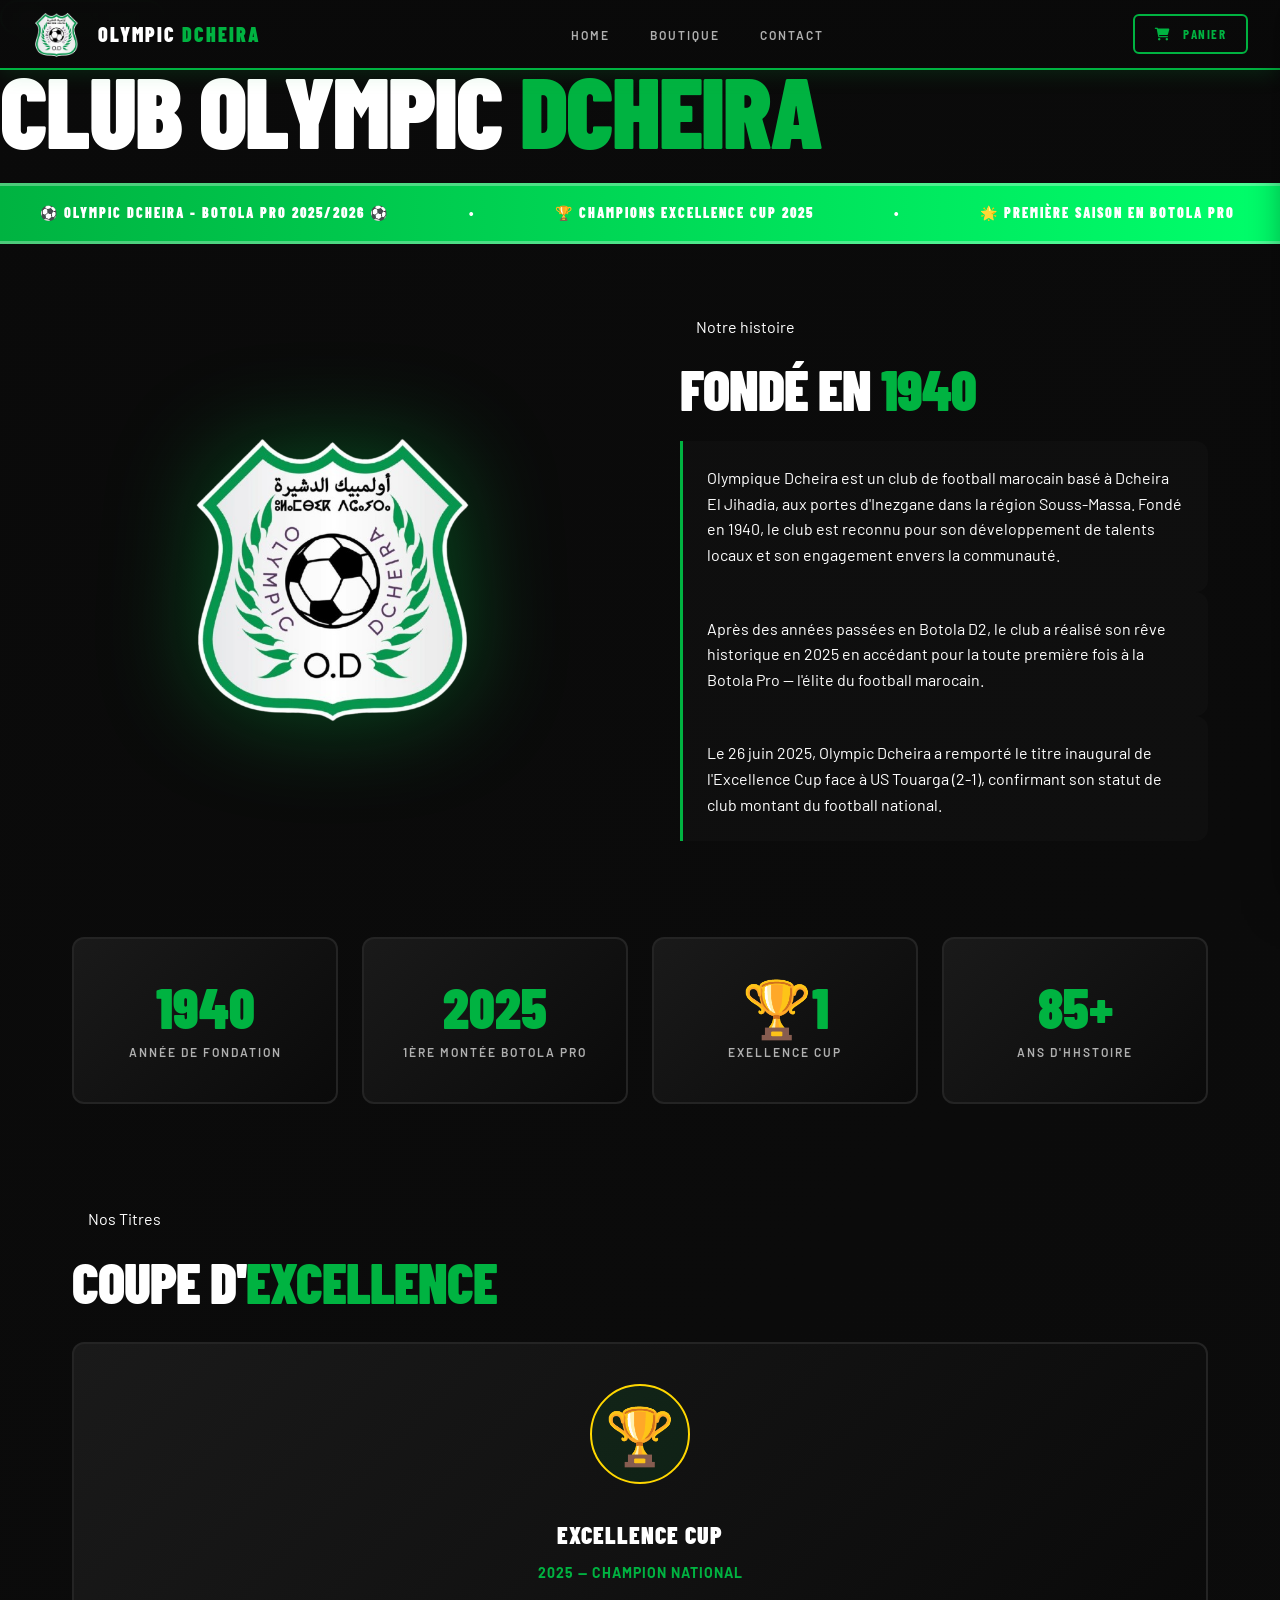
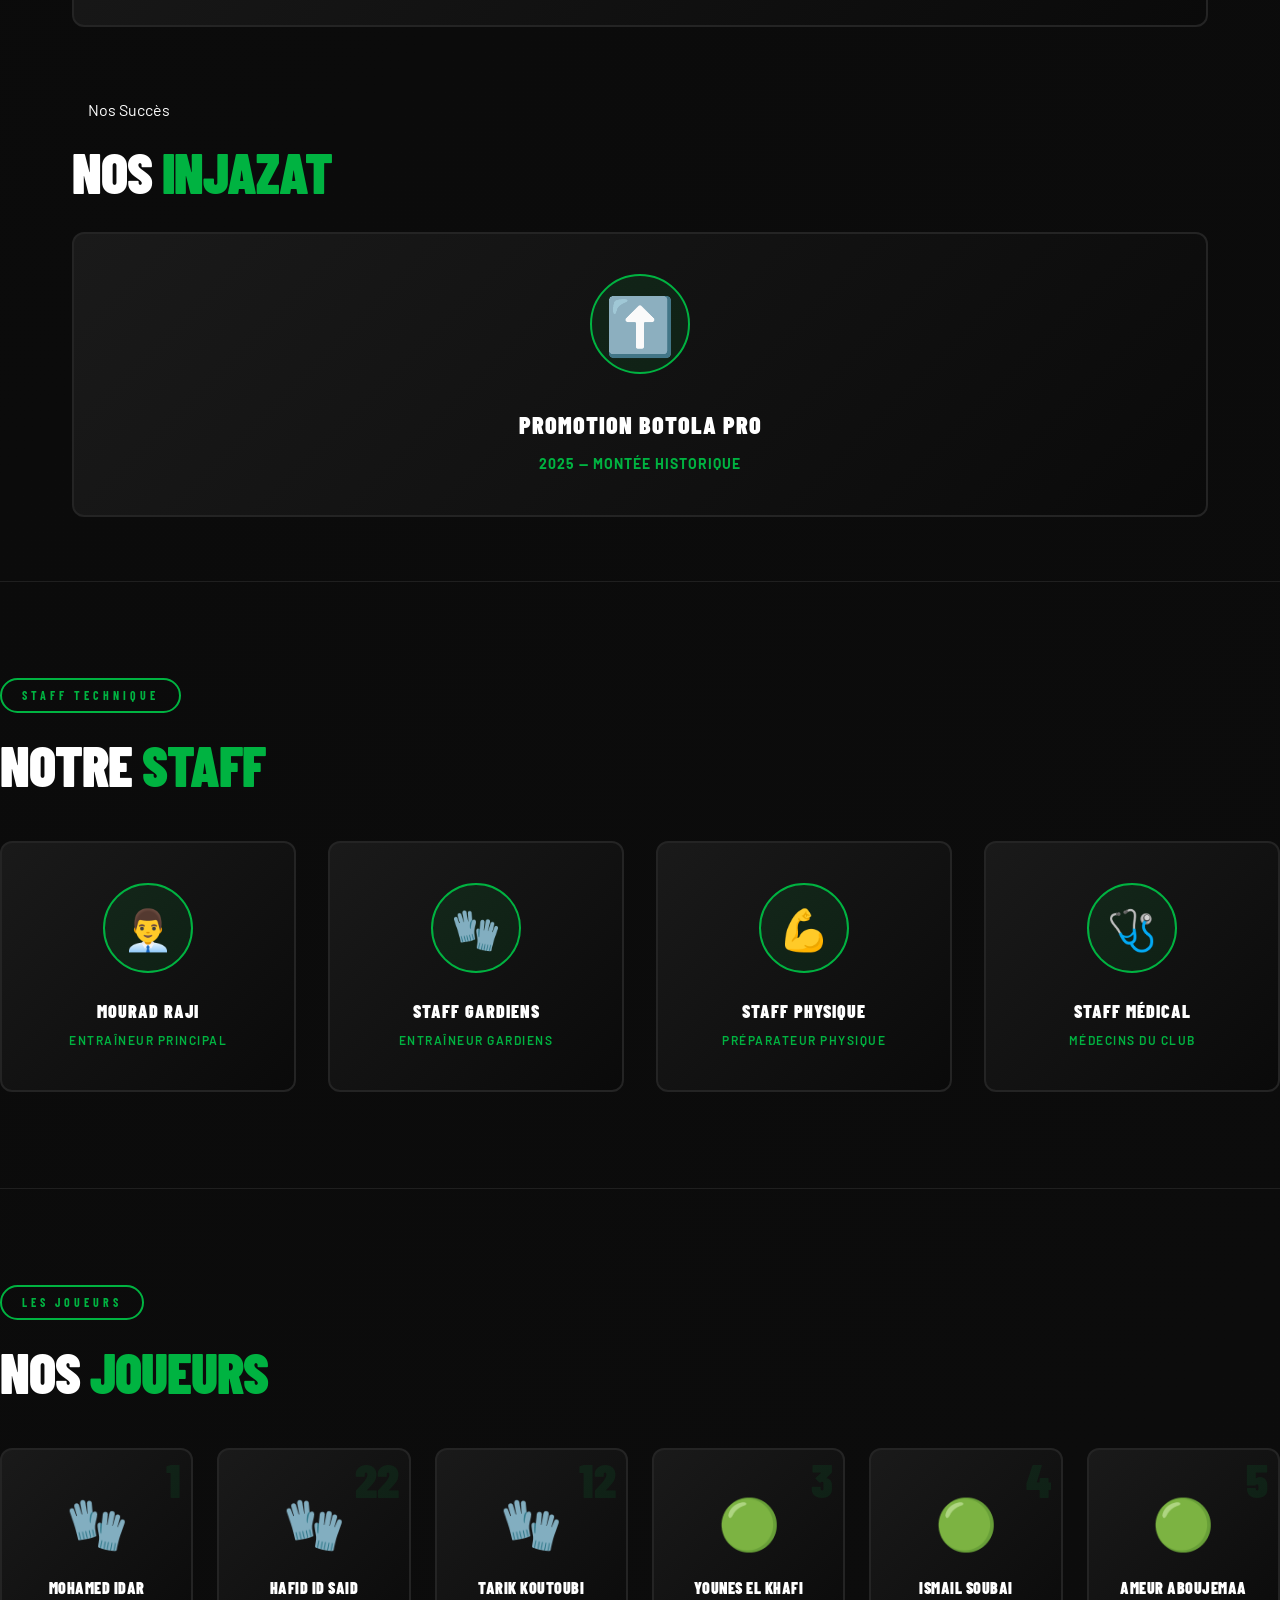
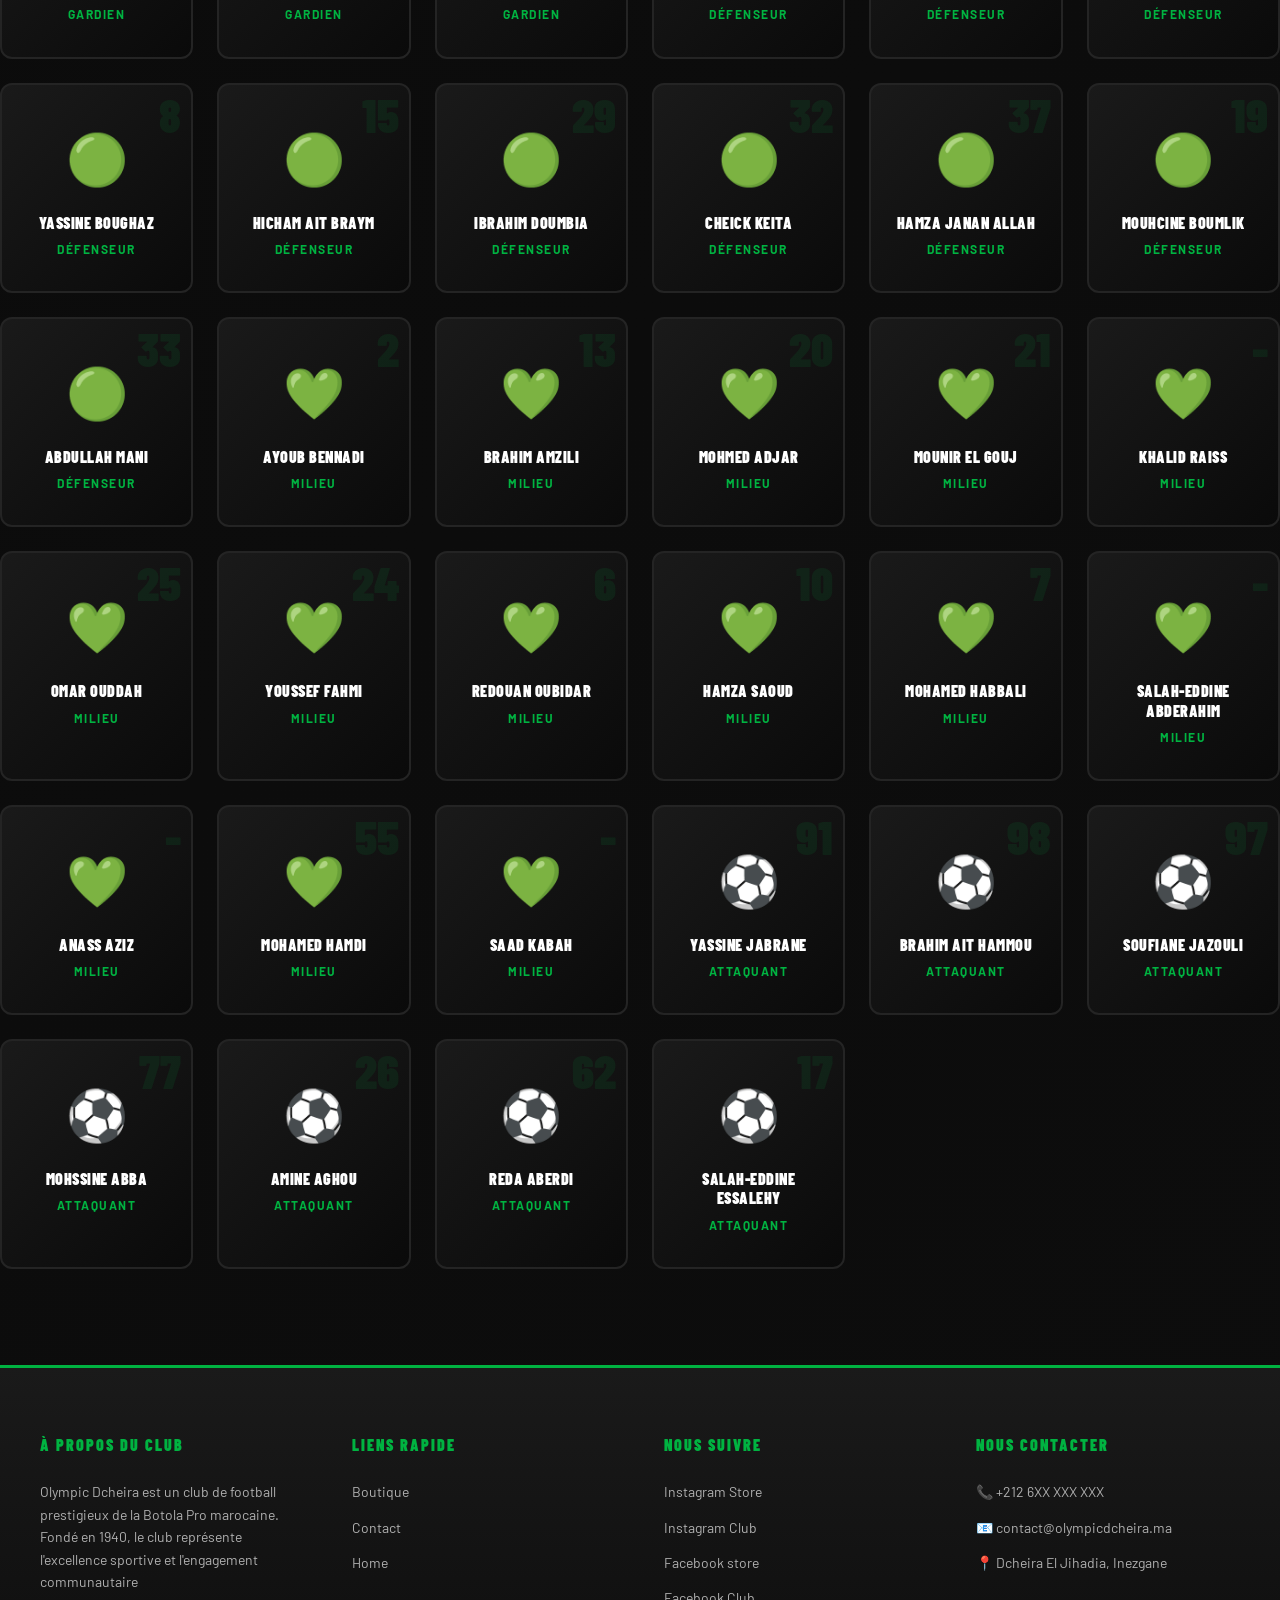
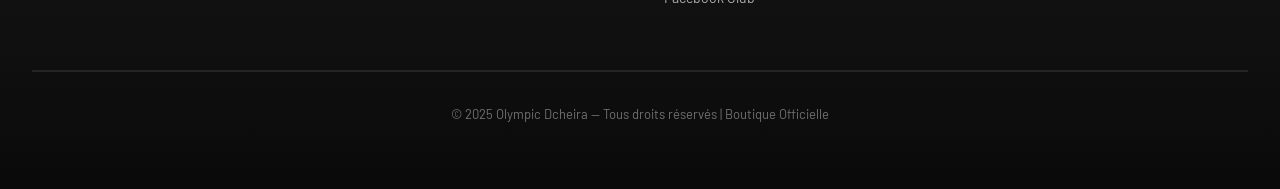
==== commit 2b5de97b: "style: refactor CSS architecture and optimize UI components" ====
--- a/club.html
+++ b/club.html
@@ -1,15 +1,19 @@
 <!DOCTYPE html>
 <html lang="en">
+
 <head>
     <meta charset="UTF-8">
     <meta name="viewport" content="width=device-width, initial-scale=1.0">
     <title>Olympic Dcheira | Le Club</title>
-    <link rel="stylesheet" href="https://fonts.googleapis.com/css2?family=Barlow+Condensed:wght@400;700;900&family=Barlow:wght@400;500;600;700&display=swap" rel="stylesheet">
+    <link rel="stylesheet"
+        href="https://fonts.googleapis.com/css2?family=Barlow+Condensed:wght@400;700;900&family=Barlow:wght@400;500;600;700&display=swap"
+        rel="stylesheet">
     <link rel="stylesheet" href="assets/css/style.css">
     <!-- Font Awesome -->
     <link rel="stylesheet" href="https://cdnjs.cloudflare.com/ajax/libs/font-awesome/6.0.0/css/all.min.css" />
 </head>
 </head>
+
 <body>
     <nav>
         <a href="club.html" class="nav-brand">
@@ -55,8 +59,8 @@
         </div>
     </div>
     <div class="page-header">
-        <div class="page-tag">⚽ Depuis 1940</div>
-        <h1 class="page-title">Club Olympic <span>Dcheira</span></h1>
+        <div class="badge">⚽ Depuis 1940</div>
+        <h1 class="section-title title-large">Club Olympic <span>Dcheira</span></h1>
     </div>
     <div class="ticker">
         <div class="ticker-inner">
@@ -75,6 +79,7 @@
             <span class="ticker-item">🌟 PREMIÈRE SAISON EN BOTOLA PRO</span>
             <span class="ticker-item">•</span>
             <span class="ticker-item">💚 DCHEIRA EL JIHADIA - INEZGANE</span>
+            <span class="ticker-item">•</span>
         </div>
     </div>
     <div class="main">
@@ -83,36 +88,40 @@
                 <img src="Olympique_dcheira_logo-removebg-preview_2.png" alt="Olympic Dcheira">
             </div>
             <div class="histoire-text">
-                <div class="section-label">Notre histoire</div>
-                <h2 class="section-heading">Fondé en <span>1940</span></h2>
-                <p>Olympique Dcheira est un club de football marocain basé à Dcheira El Jihadia, aux portes d'Inezgane dans la région Souss-Massa. Fondé en 1940, le club est reconnu pour son développement de talents locaux et son engagement envers la communauté.</p>
-                <p>Après des années passées en Botola D2, le club a réalisé son rêve historique en 2025 en accédant pour la toute première fois à la Botola Pro — l'élite du football marocain.</p>
-                <p>Le 26 juin 2025, Olympic Dcheira a remporté le titre inaugural de l'Excellence Cup face à US Touarga (2-1), confirmant son statut de club montant du football national.</p>
+                <div class="badge-outline">Notre histoire</div>
+                <h2 class="section-title">Fondé en <span>1940</span></h2>
+                <p>Olympique Dcheira est un club de football marocain basé à Dcheira El Jihadia, aux portes d'Inezgane
+                    dans la région Souss-Massa. Fondé en 1940, le club est reconnu pour son développement de talents
+                    locaux et son engagement envers la communauté.</p>
+                <p>Après des années passées en Botola D2, le club a réalisé son rêve historique en 2025 en accédant pour
+                    la toute première fois à la Botola Pro — l'élite du football marocain.</p>
+                <p>Le 26 juin 2025, Olympic Dcheira a remporté le titre inaugural de l'Excellence Cup face à US Touarga
+                    (2-1), confirmant son statut de club montant du football national.</p>
             </div>
         </div>
         <div class="stats-grid">
-            <div class="stat-card">
+            <div class="premium-card stat-card">
                 <div class="stat-number">1940</div>
                 <div class="stat-label">Année de Fondation</div>
             </div>
-            <div class="stat-card">
+            <div class="premium-card stat-card">
                 <div class="stat-number">2025</div>
                 <div class="stat-label">1ère Montée Botola Pro</div>
             </div>
-            <div class="stat-card">
+            <div class="premium-card stat-card">
                 <div class="stat-number">🏆1</div>
                 <div class="stat-label">Exellence Cup</div>
             </div>
-            <div class="stat-card">
+            <div class="premium-card stat-card">
                 <div class="stat-number">85+</div>
                 <div class="stat-label">Ans d'hHstoire</div>
             </div>
         </div>
         <div class="palmares">
-            <div class="section-label">Nos Titres</div>
-            <h2 class="section-heading">Coupe d'<span>Excellence</span></h2>
+            <div class="badge-outline">Nos Titres</div>
+            <h2 class="section-title">Coupe d'<span>Excellence</span></h2>
             <div class="palmares-grid">
-                <div class="palmares-card title-card">
+                <div class="premium-card palmares-card title-card">
                     <div class="palmares-icon">🏆</div>
                     <div>
                         <div class="palmares-title">Excellence Cup</div>
@@ -121,10 +130,10 @@
                 </div>
             </div>
 
-            <div class="section-label" style="margin-top: 4rem;">Nos Succès</div>
-            <h2 class="section-heading">Nos <span>Injazat</span></h2>
+            <div class="badge-outline" style="margin-top: 4rem;">Nos Succès</div>
+            <h2 class="section-title">Nos <span>Injazat</span></h2>
             <div class="palmares-grid">
-                <div class="palmares-card success-card">
+                <div class="premium-card palmares-card success-card">
                     <div class="palmares-icon">⬆️</div>
                     <div>
                         <div class="palmares-title">Promotion Botola Pro</div>
@@ -135,25 +144,25 @@
         </div>
     </div>
     <div class="staff" id="staff">
-        <div class="section-tag">Staff Technique</div>
-        <h2 class="section-heading">Notre <span>Staff</span></h2>
+        <div class="badge">Staff Technique</div>
+        <h2 class="section-title">Notre <span>Staff</span></h2>
         <div class="staff-grid">
-            <div class="staff-card">
+            <div class="premium-card staff-card">
                 <div class="staff-avatar">👨‍💼</div>
                 <div class="staff-name">Mourad Raji</div>
                 <div class="staff-role">Entraîneur Principal</div>
             </div>
-            <div class="staff-card">
+            <div class="premium-card staff-card">
                 <div class="staff-avatar">🧤</div>
                 <div class="staff-name">Staff Gardiens</div>
                 <div class="staff-role">Entraîneur Gardiens</div>
             </div>
-            <div class="staff-card">
+            <div class="premium-card staff-card">
                 <div class="staff-avatar">💪</div>
                 <div class="staff-name">Staff Physique</div>
                 <div class="staff-role">Préparateur Physique</div>
             </div>
-            <div class="staff-card">
+            <div class="premium-card staff-card">
                 <div class="staff-avatar">🩺</div>
                 <div class="staff-name">Staff Médical</div>
                 <div class="staff-role">Médecins du Club</div>
@@ -161,205 +170,206 @@
         </div>
     </div>
     <div class="joueurs" id="joueurs">
-        <div class="section-tag">Les Joueurs</div>
-        <h2 class="section-heading">Nos <span>Joueurs</span></h2>
+        <div class="badge">Les Joueurs</div>
+        <h2 class="section-title">Nos <span>Joueurs</span></h2>
         <div class="joueurs-grid">
-            <div class="joueur-card">
+            <div class="premium-card joueur-card">
                 <span class="joueur-numero">1</span><span class="joueur-emoji">🧤</span>
                 <div class="joueur-nom">Mohamed Idar</div>
                 <div class="joueur-poste">Gardien</div>
             </div>
-            <div class="joueur-card">
+            <div class="premium-card joueur-card">
                 <span class="joueur-numero">22</span><span class="joueur-emoji">🧤</span>
                 <div class="joueur-nom">Hafid Id Said</div>
                 <div class="joueur-poste">Gardien</div>
             </div>
-            <div class="joueur-card">
+            <div class="premium-card joueur-card">
                 <span class="joueur-numero">12</span>
                 <span class="joueur-emoji">🧤</span>
                 <div class="joueur-nom">Tarik Koutoubi</div>
                 <div class="joueur-poste">Gardien</div>
             </div>
-            <div class="joueur-card">
+            <div class="premium-card joueur-card">
                 <span class="joueur-numero">3</span>
                 <span class="joueur-emoji">🟢</span>
                 <div class="joueur-nom">Younes EL Khafi</div>
                 <div class="joueur-poste">Défenseur</div>
             </div>
-            <div class="joueur-card">
+            <div class="premium-card joueur-card">
                 <span class="joueur-numero">4</span>
                 <span class="joueur-emoji">🟢</span>
                 <div class="joueur-nom">Ismail Soubai</div>
                 <div class="joueur-poste">Défenseur</div>
             </div>
-            <div class="joueur-card">
+            <div class="premium-card joueur-card">
                 <span class="joueur-numero">5</span>
                 <span class="joueur-emoji">🟢</span>
                 <div class="joueur-nom">Ameur Aboujemaa</div>
                 <div class="joueur-poste">Défenseur</div>
             </div>
-            <div class="joueur-card">
+            <div class="premium-card joueur-card">
                 <span class="joueur-numero">8</span>
                 <span class="joueur-emoji">🟢</span>
                 <div class="joueur-nom">Yassine boughaz</div>
                 <div class="joueur-poste">Défenseur</div>
             </div>
-            <div class="joueur-card">
+            <div class="premium-card joueur-card">
                 <span class="joueur-numero">15</span>
                 <span class="joueur-emoji">🟢</span>
                 <div class="joueur-nom">Hicham Ait Braym</div>
                 <div class="joueur-poste">Défenseur</div>
             </div>
-            <div class="joueur-card">
+            <div class="premium-card joueur-card">
                 <span class="joueur-numero">29</span>
                 <span class="joueur-emoji">🟢</span>
                 <div class="joueur-nom">Ibrahim Doumbia</div>
                 <div class="joueur-poste">Défenseur</div>
             </div>
-            <div class="joueur-card">
+            <div class="premium-card joueur-card">
                 <span class="joueur-numero">32</span>
                 <span class="joueur-emoji">🟢</span>
                 <div class="joueur-nom">Cheick Keita</div>
                 <div class="joueur-poste">Défenseur</div>
             </div>
-            <div class="joueur-card">
+            <div class="premium-card joueur-card">
                 <span class="joueur-numero">37</span>
                 <span class="joueur-emoji">🟢</span>
                 <div class="joueur-nom">Hamza Janan Allah</div>
                 <div class="joueur-poste">Défenseur</div>
             </div>
-            <div class="joueur-card">
+            <div class="premium-card joueur-card">
                 <span class="joueur-numero">19</span>
                 <span class="joueur-emoji">🟢</span>
                 <div class="joueur-nom">Mouhcine Boumlik</div>
                 <div class="joueur-poste">Défenseur</div>
             </div>
-            <div class="joueur-card">
+            <div class="premium-card joueur-card">
                 <span class="joueur-numero">33</span>
                 <span class="joueur-emoji">🟢</span>
                 <div class="joueur-nom">Abdullah Mani</div>
                 <div class="joueur-poste">Défenseur</div>
             </div>
-            <div class="joueur-card">
+            <div class="premium-card joueur-card">
                 <span class="joueur-numero">2</span>
                 <span class="joueur-emoji">💚</span>
                 <div class="joueur-nom">Ayoub Bennadi</div>
                 <div class="joueur-poste">Milieu</div>
             </div>
-            <div class="joueur-card">
+            <div class="premium-card joueur-card">
                 <span class="joueur-numero">13</span>
                 <span class="joueur-emoji">💚</span>
                 <div class="joueur-nom">Brahim Amzili</div>
                 <div class="joueur-poste">Milieu</div>
-            </div><div class="joueur-card">
+            </div>
+            <div class="premium-card joueur-card">
                 <span class="joueur-numero">20</span>
                 <span class="joueur-emoji">💚</span>
                 <div class="joueur-nom">Mohmed Adjar</div>
                 <div class="joueur-poste">Milieu</div>
             </div>
-            <div class="joueur-card">
+            <div class="premium-card joueur-card">
                 <span class="joueur-numero">21</span>
                 <span class="joueur-emoji">💚</span>
                 <div class="joueur-nom">Mounir El Gouj</div>
                 <div class="joueur-poste">Milieu</div>
             </div>
-            <div class="joueur-card">
+            <div class="premium-card joueur-card">
                 <span class="joueur-numero">-</span>
                 <span class="joueur-emoji">💚</span>
                 <div class="joueur-nom">Khalid Raiss</div>
                 <div class="joueur-poste">Milieu</div>
             </div>
-            <div class="joueur-card">
+            <div class="premium-card joueur-card">
                 <span class="joueur-numero">25</span>
                 <span class="joueur-emoji">💚</span>
                 <div class="joueur-nom">Omar Ouddah</div>
                 <div class="joueur-poste">Milieu</div>
             </div>
-            <div class="joueur-card">
+            <div class="premium-card joueur-card">
                 <span class="joueur-numero">24</span>
                 <span class="joueur-emoji">💚</span>
                 <div class="joueur-nom">Youssef Fahmi</div>
                 <div class="joueur-poste">Milieu</div>
             </div>
-            <div class="joueur-card">
+            <div class="premium-card joueur-card">
                 <span class="joueur-numero">6</span>
                 <span class="joueur-emoji">💚</span>
                 <div class="joueur-nom">Redouan Oubidar</div>
                 <div class="joueur-poste">Milieu</div>
             </div>
-            <div class="joueur-card">
+            <div class="premium-card joueur-card">
                 <span class="joueur-numero">10</span>
                 <span class="joueur-emoji">💚</span>
                 <div class="joueur-nom">Hamza Saoud</div>
                 <div class="joueur-poste">Milieu</div>
             </div>
-            <div class="joueur-card">
+            <div class="premium-card joueur-card">
                 <span class="joueur-numero">7</span>
                 <span class="joueur-emoji">💚</span>
                 <div class="joueur-nom">Mohamed Habbali</div>
                 <div class="joueur-poste">Milieu</div>
             </div>
-            <div class="joueur-card">
+            <div class="premium-card joueur-card">
                 <span class="joueur-numero">-</span>
                 <span class="joueur-emoji">💚</span>
                 <div class="joueur-nom">Salah-Eddine Abderahim</div>
                 <div class="joueur-poste">Milieu</div>
             </div>
-            <div class="joueur-card">
+            <div class="premium-card joueur-card">
                 <span class="joueur-numero">-</span>
                 <span class="joueur-emoji">💚</span>
                 <div class="joueur-nom">Anass Aziz</div>
                 <div class="joueur-poste">Milieu</div>
             </div>
-            <div class="joueur-card">
+            <div class="premium-card joueur-card">
                 <span class="joueur-numero">55</span>
                 <span class="joueur-emoji">💚</span>
                 <div class="joueur-nom">Mohamed Hamdi</div>
                 <div class="joueur-poste">Milieu</div>
             </div>
-            <div class="joueur-card">
+            <div class="premium-card joueur-card">
                 <span class="joueur-numero">-</span>
                 <span class="joueur-emoji">💚</span>
                 <div class="joueur-nom">Saad Kabah</div>
                 <div class="joueur-poste">Milieu</div>
             </div>
-            <div class="joueur-card">
+            <div class="premium-card joueur-card">
                 <span class="joueur-numero">91</span>
                 <span class="joueur-emoji">⚽</span>
                 <div class="joueur-nom">Yassine Jabrane</div>
                 <div class="joueur-poste">Attaquant</div>
             </div>
-            <div class="joueur-card">
+            <div class="premium-card joueur-card">
                 <span class="joueur-numero">98</span>
                 <span class="joueur-emoji">⚽</span>
                 <div class="joueur-nom">Brahim Ait Hammou</div>
                 <div class="joueur-poste">Attaquant</div>
             </div>
-            <div class="joueur-card">
+            <div class="premium-card joueur-card">
                 <span class="joueur-numero">97</span>
                 <span class="joueur-emoji">⚽</span>
                 <div class="joueur-nom">Soufiane Jazouli</div>
                 <div class="joueur-poste">Attaquant</div>
             </div>
-            <div class="joueur-card">
+            <div class="premium-card joueur-card">
                 <span class="joueur-numero">77</span>
                 <span class="joueur-emoji">⚽</span>
                 <div class="joueur-nom">Mohssine Abba</div>
                 <div class="joueur-poste">Attaquant</div>
             </div>
-            <div class="joueur-card">
+            <div class="premium-card joueur-card">
                 <span class="joueur-numero">26</span>
                 <span class="joueur-emoji">⚽</span>
                 <div class="joueur-nom">Amine Aghou</div>
                 <div class="joueur-poste">Attaquant</div>
             </div>
-            <div class="joueur-card">
+            <div class="premium-card joueur-card">
                 <span class="joueur-numero">62</span>
                 <span class="joueur-emoji">⚽</span>
                 <div class="joueur-nom">Reda Aberdi</div>
                 <div class="joueur-poste">Attaquant</div>
             </div>
-            <div class="joueur-card">
+            <div class="premium-card joueur-card">
                 <span class="joueur-numero">17</span>
                 <span class="joueur-emoji">⚽</span>
                 <div class="joueur-nom">Salah-Eddine Essalehy</div>
@@ -367,14 +377,15 @@
             </div>
         </div>
     </div>
-        </div>
+    </div>
     </div>
 
     <footer>
         <div class="footer-content">
             <div class="footer-col">
                 <h3>À Propos du Club</h3>
-                <p>Olympic Dcheira est un club de football prestigieux de la Botola Pro marocaine. Fondé en 1940, le club représente l'excellence sportive et l'engagement communautaire</p>
+                <p>Olympic Dcheira est un club de football prestigieux de la Botola Pro marocaine. Fondé en 1940, le
+                    club représente l'excellence sportive et l'engagement communautaire</p>
             </div>
             <div class="footer-col">
                 <h3>Liens rapide</h3>
@@ -387,10 +398,13 @@
             <div class="footer-col">
                 <h3>Nous suivre</h3>
                 <ul>
-                    <li><a href="https://www.instagram.com/olympic_dcheira_store/" target="_blank">Instagram Store</a></li>
+                    <li><a href="https://www.instagram.com/olympic_dcheira_store/" target="_blank">Instagram Store</a>
+                    </li>
                     <li><a href="https://www.instagram.com/olympic.dcheira/" target="_blank">Instagram Club</a></li>
-                    <li><a href="https://www.facebook.com/odstore62/?locale=fr_FR" target="_blank">Facebook store</a></li>
-                    <li><a href="https://www.facebook.com/odofficielle1958/?locale=fr_FR" target="_blank">Facebook Club</a></li>
+                    <li><a href="https://www.facebook.com/odstore62/?locale=fr_FR" target="_blank">Facebook store</a>
+                    </li>
+                    <li><a href="https://www.facebook.com/odofficielle1958/?locale=fr_FR" target="_blank">Facebook
+                            Club</a></li>
                 </ul>
             </div>
             <div class="footer-col">
@@ -406,4 +420,5 @@
     </footer>
     <script src="assets/js/script.js"></script>
 </body>
+
 </html>
--- a/assets/css/style.css
+++ b/assets/css/style.css
@@ -228,8 +228,8 @@
 
 .ticker-inner {
   display: flex;
-  gap: 0;
-  animation: scrollTicker 20s linear infinite;
+  width: max-content;
+  animation: scrollTicker 40s linear infinite;
   white-space: nowrap;
 }
 
@@ -248,8 +248,10 @@
   flex-shrink: 0;
 }
 
-/* --- COMMON UI COMPONENTS --- */
-.section-label {
+/* --- UI COMPONENTS --- */
+
+/* Badges */
+.badge {
   font-family: 'Barlow Condensed', sans-serif;
   font-size: 12px;
   font-weight: 700;
@@ -257,13 +259,22 @@
   text-transform: uppercase;
   color: var(--vert);
   display: inline-block;
+  padding: 6px 20px;
+  border: 2px solid var(--vert);
+  border-radius: 50px;
+  margin-bottom: 1.5rem;
+  position: relative;
+  z-index: 1;
+}
+
+.badge-outline {
+  border-width: 1px;
   padding: 6px 16px;
-  border: 1px solid var(--vert);
-  border-radius: 50px;
   margin-bottom: 1rem;
 }
 
-.section-heading {
+/* Typography */
+.section-title {
   font-family: 'Barlow Condensed', sans-serif;
   font-size: clamp(32px, 5vw, 56px);
   font-weight: 900;
@@ -271,11 +282,43 @@
   line-height: 1;
   letter-spacing: -1px;
   margin-bottom: 1.5rem;
-}
-
-.section-heading span {
-  color: var(--vert);
-}
+  position: relative;
+  z-index: 1;
+}
+
+.section-title span, .section-title .vert { color: var(--vert); }
+
+.title-large { font-size: clamp(48px, 10vw, 100px); letter-spacing: -2px; }
+.title-xl { font-size: clamp(56px, 12vw, 140px); line-height: 0.95; }
+
+/* Cards Base */
+.premium-card {
+  background: linear-gradient(135deg, var(--gris-fonce) 0%, var(--gris-sombre) 100%);
+  border: 2px solid var(--gris-surface);
+  border-radius: 12px;
+  overflow: hidden;
+  transition: all 0.4s cubic-bezier(0.4, 0, 0.2, 1);
+  position: relative;
+}
+
+.premium-card:hover {
+  border-color: var(--vert);
+  transform: translateY(-10px);
+  box-shadow: 0 20px 50px var(--vert-clair);
+}
+
+.premium-card::after {
+  content: '';
+  position: absolute;
+  inset: 0;
+  background: radial-gradient(circle at center, var(--vert-clair) 0%, transparent 70%);
+  opacity: 0;
+  transition: opacity 0.4s;
+  pointer-events: none;
+}
+
+.premium-card:hover::after { opacity: 1; }
+
 
 .btn-primary {
   background: var(--vert);
@@ -326,58 +369,6 @@
   transform: translateY(-3px);
 }
 
-/* --- PAGE HEADER --- */
-.page-header {
-  margin-top: 70px;
-  padding: 5rem 2rem 3rem;
-  text-align: center;
-  position: relative;
-  overflow: hidden;
-}
-
-.page-header::before {
-  content: '';
-  position: absolute;
-  inset: 0;
-  background: radial-gradient(ellipse 800px 400px at 50% 50%, var(--vert-clair) 0%, transparent 60%);
-  animation: pulseBg 6s ease-in-out infinite;
-}
-
-@keyframes pulseBg {
-  0%, 100% { opacity: 0.4; }
-  50% { opacity: 0.9; }
-}
-
-.page-tag {
-  font-family: 'Barlow Condensed', sans-serif;
-  font-size: 12px;
-  font-weight: 700;
-  letter-spacing: 4px;
-  text-transform: uppercase;
-  color: var(--vert);
-  display: inline-block;
-  padding: 6px 20px;
-  border: 2px solid var(--vert);
-  border-radius: 50px;
-  margin-bottom: 1.5rem;
-  position: relative;
-  z-index: 1;
-}
-
-.page-title {
-  font-family: 'Barlow Condensed', sans-serif;
-  font-size: clamp(48px, 10vw, 100px);
-  font-weight: 900;
-  text-transform: uppercase;
-  line-height: 1;
-  letter-spacing: -2px;
-  position: relative;
-  z-index: 1;
-}
-
-.page-title span {
-  color: var(--vert);
-}
 
 /* --- CART SIDEBAR --- */
 .cart-overlay {
@@ -750,34 +741,6 @@
   to { opacity: 1; transform: translateY(0); }
 }
 
-.hero-tag {
-  font-family: 'Barlow Condensed', sans-serif;
-  font-size: 13px;
-  font-weight: 700;
-  letter-spacing: 4px;
-  text-transform: uppercase;
-  color: var(--vert);
-  margin-bottom: 1.5rem;
-  display: inline-flex;
-  align-items: center;
-  gap: 8px;
-  padding: 8px 20px;
-  border: 2px solid var(--vert);
-  border-radius: 50px;
-}
-
-.hero-title {
-  font-family: 'Barlow Condensed', sans-serif;
-  font-size: clamp(56px, 12vw, 140px);
-  font-weight: 900;
-  line-height: 0.95;
-  text-transform: uppercase;
-  letter-spacing: -2px;
-  margin-bottom: 1.5rem;
-}
-
-.hero-title .vert { color: var(--vert); }
-.hero-title .blanc { color: var(--blanc); }
 
 .hero-subtitle {
   font-size: 20px;
@@ -805,30 +768,6 @@
   margin: 0 auto 4rem;
 }
 
-.section-tag {
-  font-family: 'Barlow Condensed', sans-serif;
-  font-size: 12px;
-  font-weight: 700;
-  letter-spacing: 4px;
-  text-transform: uppercase;
-  color: var(--vert);
-  margin-bottom: 1rem;
-  display: inline-block;
-  padding: 6px 16px;
-  border: 1px solid var(--vert);
-  border-radius: 50px;
-}
-
-.section-title {
-  font-family: 'Barlow Condensed', sans-serif;
-  font-size: clamp(40px, 7vw, 72px);
-  font-weight: 900;
-  text-transform: uppercase;
-  line-height: 1;
-  letter-spacing: -1px;
-  margin-top: 1rem;
-}
-
 .filters {
   max-width: 1200px;
   margin: 0 auto 3rem;
@@ -873,18 +812,7 @@
 }
 
 .product-card {
-  background: linear-gradient(135deg, var(--gris-fonce) 0%, var(--gris-sombre) 100%);
-  border: 2px solid var(--gris-surface);
-  overflow: hidden;
   cursor: pointer;
-  transition: all 0.4s cubic-bezier(0.4, 0, 0.2, 1);
-  position: relative;
-}
-
-.product-card:hover {
-  border-color: var(--vert);
-  transform: translateY(-8px);
-  box-shadow: 0 20px 50px var(--vert-clair);
 }
 
 .product-image {
@@ -1019,18 +947,8 @@
 }
 
 .trust-card {
-  background: linear-gradient(135deg, var(--gris-fonce) 0%, var(--gris-sombre) 100%);
-  border: 2px solid var(--gris-surface);
   padding: 3rem 2rem;
   text-align: center;
-  border-radius: 12px;
-  transition: all 0.3s;
-}
-
-.trust-card:hover {
-  border-color: var(--vert);
-  transform: translateY(-10px);
-  box-shadow: 0 20px 40px rgba(0, 179, 65, 0.1);
 }
 
 .trust-icon {
@@ -1181,19 +1099,9 @@
 }
 
 .stat-card {
-  background: linear-gradient(135deg, var(--gris-fonce) 0%, var(--gris-sombre) 100%);
-  border: 2px solid var(--gris-surface);
-  border-radius: 12px;
   padding: 2.5rem 2rem;
   text-align: center;
-  transition: all 0.4s cubic-bezier(0.175, 0.885, 0.32, 1.275);
   animation: fadeInUp 0.8s ease-out forwards;
-}
-
-.stat-card:hover {
-  border-color: var(--vert);
-  transform: translateY(-10px) scale(1.05);
-  box-shadow: 0 20px 50px rgba(0, 179, 65, 0.2);
 }
 
 .stat-number {
@@ -1227,38 +1135,17 @@
 }
 
 .palmares-card {
-  background: linear-gradient(135deg, var(--gris-fonce) 0%, var(--gris-sombre) 100%);
-  border: 1px solid var(--gris-surface);
-  border-radius: 15px;
   padding: 2.5rem 2rem;
   display: flex;
   flex-direction: column;
   align-items: center;
   text-align: center;
   gap: 1.5rem;
-  transition: all 0.5s cubic-bezier(0.4, 0, 0.2, 1);
-  position: relative;
-  overflow: hidden;
   animation: fadeInUp 0.8s ease-out forwards;
 }
 
-.palmares-card::before {
-  content: '';
-  position: absolute;
-  inset: 0;
-  background: radial-gradient(circle at center, var(--vert-clair) 0%, transparent 70%);
-  opacity: 0;
-  transition: opacity 0.5s;
-}
-
 .palmares-card:hover {
-  border-color: var(--vert);
   transform: translateY(-10px) scale(1.02);
-  box-shadow: 0 25px 50px rgba(0, 179, 65, 0.2);
-}
-
-.palmares-card:hover::before {
-  opacity: 1;
 }
 
 .palmares-icon {
@@ -1320,33 +1207,12 @@
 }
 
 .staff-card {
-  background: linear-gradient(135deg, var(--gris-fonce) 0%, var(--gris-sombre) 100%);
-  border: 2px solid var(--gris-surface);
-  border-radius: 12px;
   padding: 2.5rem 2rem;
   text-align: center;
-  transition: all 0.4s cubic-bezier(0.175, 0.885, 0.32, 1.275);
-  position: relative;
-  overflow: hidden;
 }
 
 .staff-card:hover {
-  border-color: var(--vert);
   transform: translateY(-8px) scale(1.02);
-  box-shadow: 0 20px 40px rgba(0, 179, 65, 0.15);
-}
-
-.staff-card::after {
-  content: '';
-  position: absolute;
-  inset: 0;
-  background: radial-gradient(circle at center, var(--vert-clair) 0%, transparent 70%);
-  opacity: 0;
-  transition: opacity 0.4s;
-}
-
-.staff-card:hover::after {
-  opacity: 1;
 }
 
 .staff-avatar {
@@ -1403,33 +1269,12 @@
 }
 
 .joueur-card {
-  background: linear-gradient(135deg, var(--gris-fonce) 0%, var(--gris-sombre) 100%);
-  border: 2px solid var(--gris-surface);
-  border-radius: 12px;
   padding: 2rem 1.5rem;
   text-align: center;
-  transition: all 0.4s cubic-bezier(0.175, 0.885, 0.32, 1.275);
-  position: relative;
-  overflow: hidden;
 }
 
 .joueur-card:hover {
-  border-color: var(--vert);
   transform: translateY(-10px) scale(1.05);
-  box-shadow: 0 20px 40px rgba(0, 179, 65, 0.15);
-}
-
-.joueur-card::after {
-  content: '';
-  position: absolute;
-  inset: 0;
-  background: radial-gradient(circle at center, var(--vert-clair) 0%, transparent 70%);
-  opacity: 0;
-  transition: opacity 0.4s;
-}
-
-.joueur-card:hover::after {
-  opacity: 1;
 }
 
 .joueur-numero {
@@ -1561,17 +1406,13 @@
 .contact-info { display: flex; flex-direction: column; gap: 1.5rem; margin-bottom: 2.5rem; }
 
 .info-card {
-  background: linear-gradient(135deg, var(--gris-fonce) 0%, var(--gris-sombre) 100%);
-  border: 2px solid var(--gris-surface);
-  border-radius: 8px;
   padding: 1.5rem;
   display: flex;
   align-items: center;
   gap: 1.2rem;
-  transition: all 0.3s;
-}
-
-.info-card:hover { border-color: var(--vert); transform: translateX(5px); }
+}
+
+.info-card:hover { transform: translateX(5px); }
 
 .info-icon { font-size: 28px; flex-shrink: 0; }
 
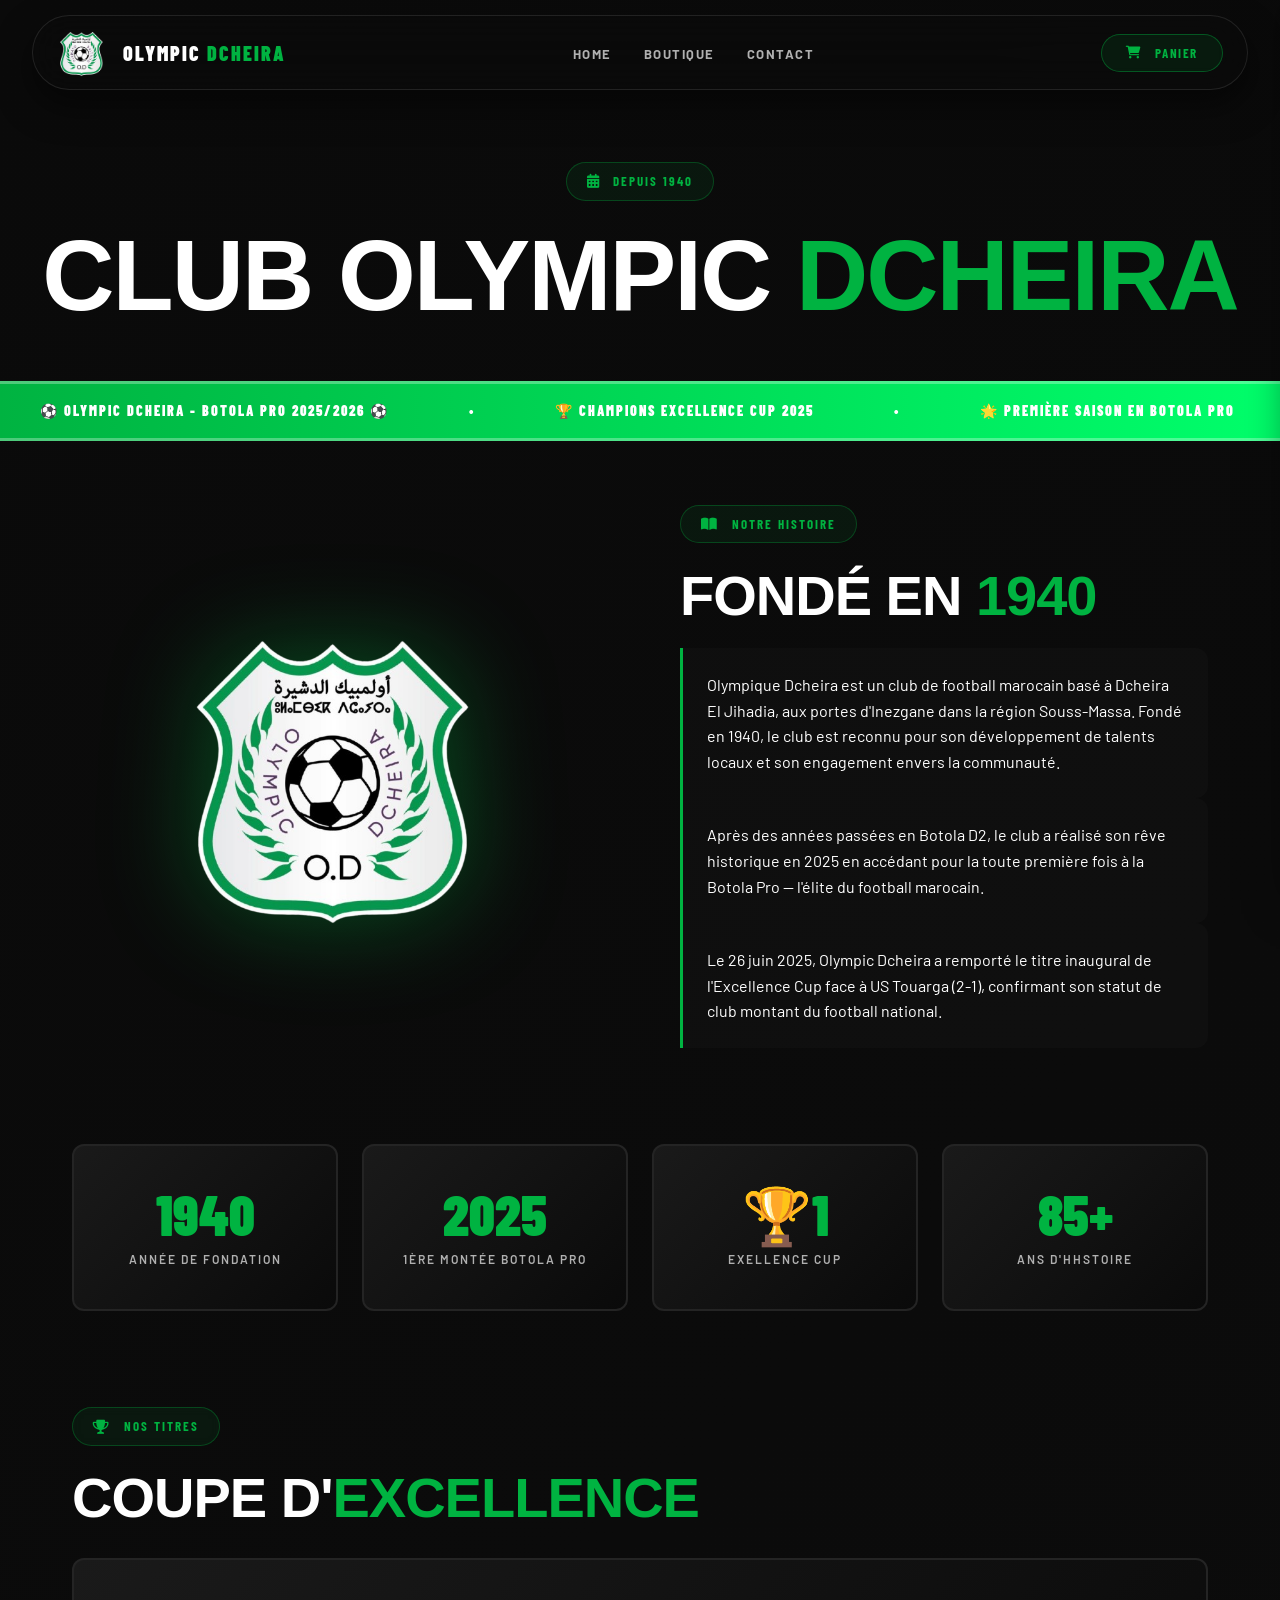
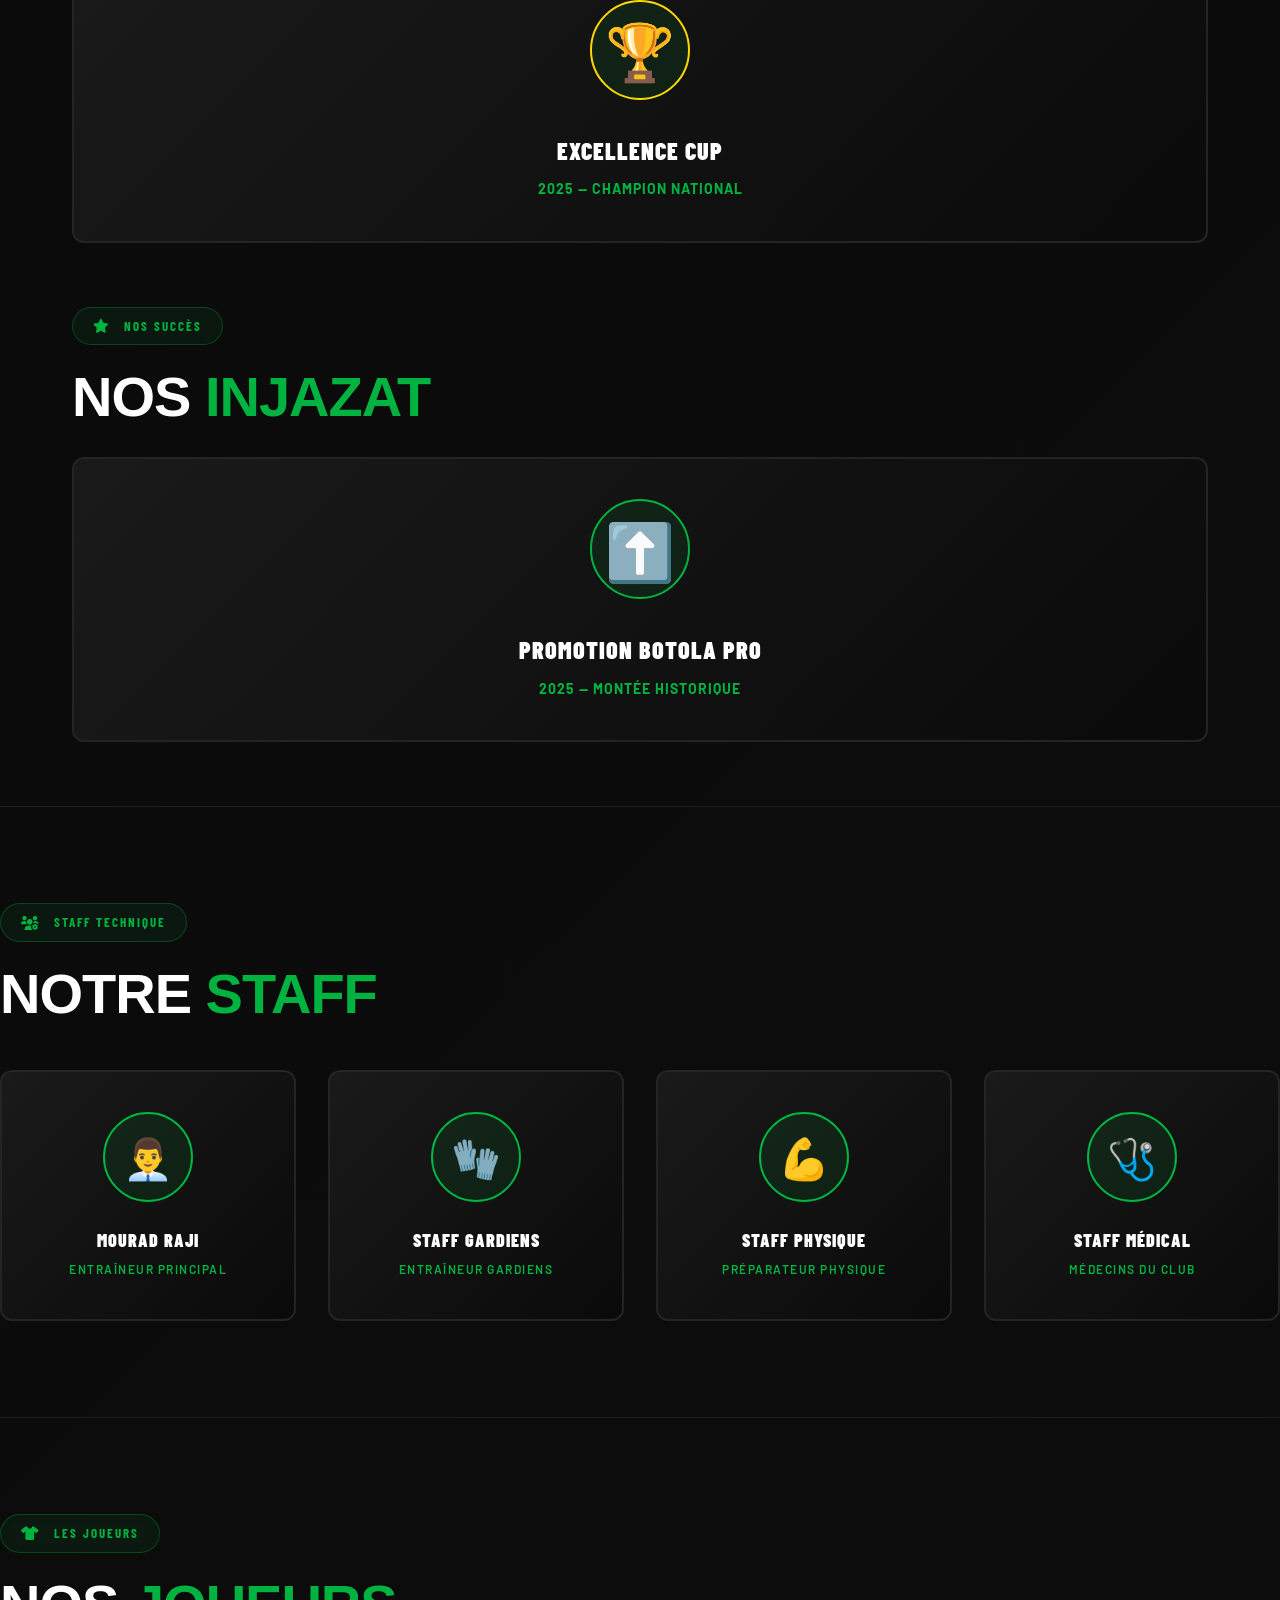
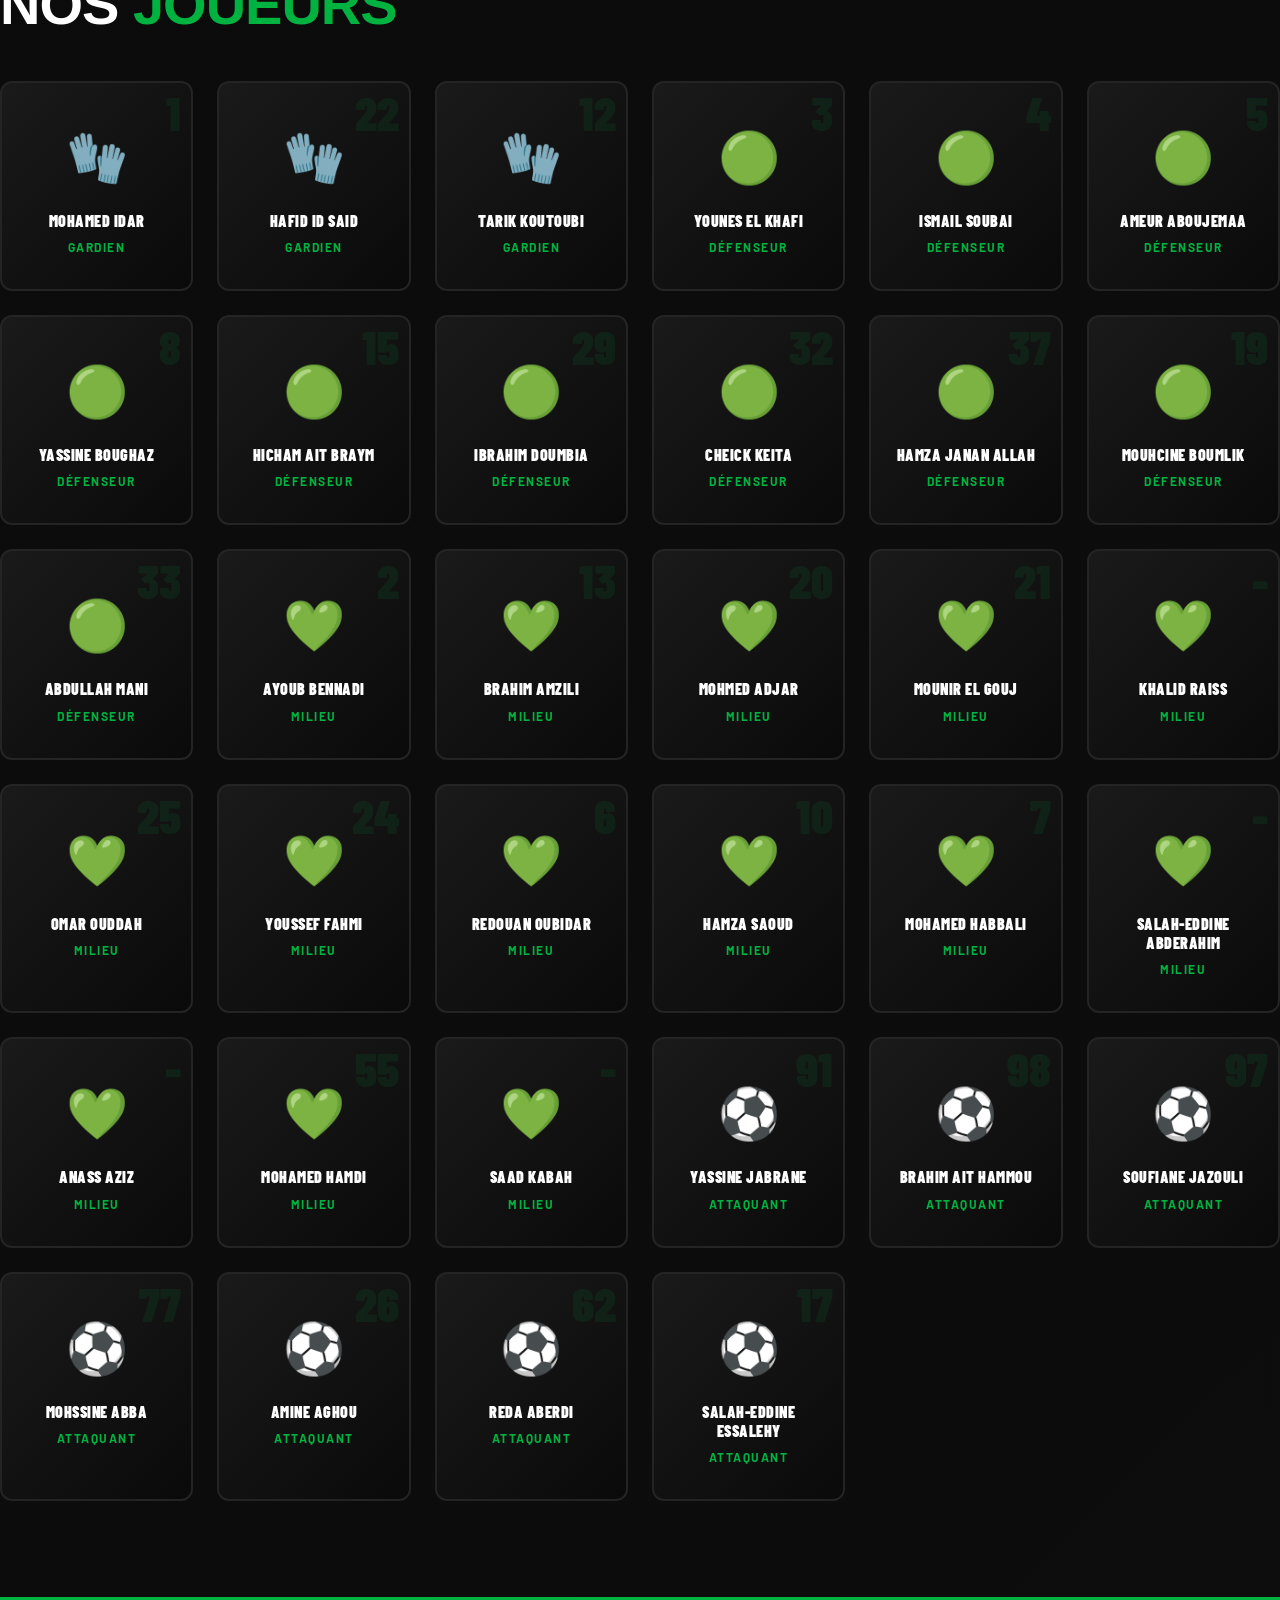
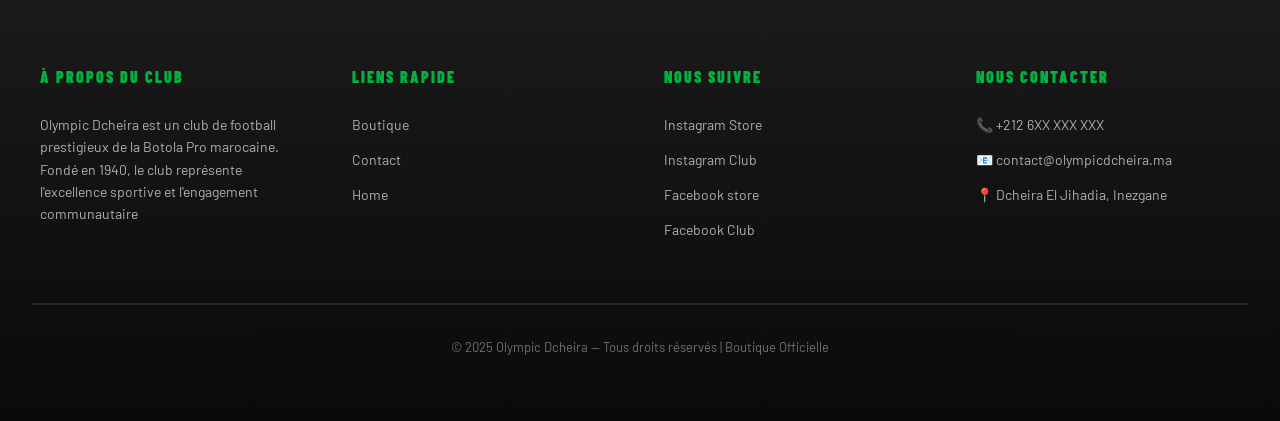
==== commit 749235fd: "style: refactor CSS architecture and optimize UI components" ====
--- a/club.html
+++ b/club.html
@@ -58,8 +58,8 @@
             <button class="checkout-btn">Procéder au Paiement</button>
         </div>
     </div>
-    <div class="page-header">
-        <div class="badge">⚽ Depuis 1940</div>
+    <div class="page-header reveal-blur">
+        <div class="section-badge"><i class="fa-solid fa-calendar-days"></i> Depuis 1940</div>
         <h1 class="section-title title-large">Club Olympic <span>Dcheira</span></h1>
     </div>
     <div class="ticker">
@@ -88,7 +88,7 @@
                 <img src="Olympique_dcheira_logo-removebg-preview_2.png" alt="Olympic Dcheira">
             </div>
             <div class="histoire-text">
-                <div class="badge-outline">Notre histoire</div>
+                <div class="section-badge"><i class="fa-solid fa-book-open"></i> Notre histoire</div>
                 <h2 class="section-title">Fondé en <span>1940</span></h2>
                 <p>Olympique Dcheira est un club de football marocain basé à Dcheira El Jihadia, aux portes d'Inezgane
                     dans la région Souss-Massa. Fondé en 1940, le club est reconnu pour son développement de talents
@@ -118,7 +118,7 @@
             </div>
         </div>
         <div class="palmares">
-            <div class="badge-outline">Nos Titres</div>
+            <div class="section-badge"><i class="fa-solid fa-trophy"></i> Nos Titres</div>
             <h2 class="section-title">Coupe d'<span>Excellence</span></h2>
             <div class="palmares-grid">
                 <div class="premium-card palmares-card title-card">
@@ -130,7 +130,7 @@
                 </div>
             </div>
 
-            <div class="badge-outline" style="margin-top: 4rem;">Nos Succès</div>
+            <div class="section-badge" style="margin-top: 4rem;"><i class="fa-solid fa-star"></i> Nos Succès</div>
             <h2 class="section-title">Nos <span>Injazat</span></h2>
             <div class="palmares-grid">
                 <div class="premium-card palmares-card success-card">
@@ -144,7 +144,7 @@
         </div>
     </div>
     <div class="staff" id="staff">
-        <div class="badge">Staff Technique</div>
+        <div class="section-badge"><i class="fa-solid fa-users-gear"></i> Staff Technique</div>
         <h2 class="section-title">Notre <span>Staff</span></h2>
         <div class="staff-grid">
             <div class="premium-card staff-card">
@@ -170,7 +170,7 @@
         </div>
     </div>
     <div class="joueurs" id="joueurs">
-        <div class="badge">Les Joueurs</div>
+        <div class="section-badge"><i class="fa-solid fa-shirt"></i> Les Joueurs</div>
         <h2 class="section-title">Nos <span>Joueurs</span></h2>
         <div class="joueurs-grid">
             <div class="premium-card joueur-card">
--- a/assets/css/style.css
+++ b/assets/css/style.css
@@ -50,19 +50,31 @@
 /* --- NAVIGATION --- */
 nav {
   position: fixed;
-  top: 0;
-  left: 0;
-  right: 0;
-  z-index: 100;
+  top: 15px;
+  left: 50%;
+  transform: translateX(-50%);
+  width: 95%;
+  max-width: 1240px;
+  z-index: 2000;
   display: flex;
   align-items: center;
   justify-content: space-between;
-  padding: 0 2rem;
-  height: 70px;
-  background: linear-gradient(180deg, rgba(10, 10, 10, 0.98) 0%, rgba(10, 10, 10, 0.95) 100%);
-  backdrop-filter: blur(10px);
-  border-bottom: 2px solid var(--vert);
-  box-shadow: 0 4px 20px rgba(0, 179, 65, 0.15);
+  padding: 0 1.5rem;
+  height: 75px;
+  background: rgba(10, 10, 10, 0.8);
+  backdrop-filter: blur(20px) saturate(160%);
+  -webkit-backdrop-filter: blur(20px) saturate(160%);
+  border: 1px solid rgba(255, 255, 255, 0.1);
+  border-radius: 100px;
+  box-shadow: 0 15px 35px rgba(0, 0, 0, 0.5);
+  transition: all 0.4s cubic-bezier(0.23, 1, 0.32, 1);
+}
+
+nav.scrolled {
+  top: 8px;
+  height: 65px;
+  background: rgba(10, 10, 10, 0.95);
+  border: 1px solid rgba(0, 179, 65, 0.4);
 }
 
 .nav-brand {
@@ -70,6 +82,7 @@
   align-items: center;
   gap: 1rem;
   text-decoration: none;
+  animation: navLinkFade 0.6s cubic-bezier(0.4, 0, 0.2, 1) forwards;
 }
 
 .nav-logo {
@@ -131,69 +144,91 @@
 
 .nav-links {
   display: flex;
-  gap: 2.5rem;
+  gap: 2rem;
   list-style: none;
+  position: relative;
+}
+
+/* On supprime le fond qui glisse */
+.nav-links-bg {
+  display: none;
+}
+
+.nav-links li {
+  position: relative;
 }
 
 .nav-links a {
   text-decoration: none;
   color: var(--gris-text);
-  font-size: 12px;
-  font-weight: 600;
-  letter-spacing: 2px;
-  text-transform: uppercase;
-  transition: all 0.3s;
+  font-size: 13px;
+  font-weight: 700;
+  letter-spacing: 1.5px;
+  text-transform: uppercase;
+  transition: all 0.3s ease;
+  padding: 5px 0;
   position: relative;
 }
 
 .nav-links a::after {
   content: '';
   position: absolute;
-  bottom: -5px;
-  left: 0;
+  bottom: -2px;
+  left: 50%;
   width: 0;
-  height: 2px;
+  height: 3px;
   background: var(--vert);
-  transition: width 0.3s;
-}
-
-.nav-links a:hover, .nav-links a.active {
+  transition: all 0.3s ease;
+  transform: translateX(-50%);
+  border-radius: 2px;
+}
+
+.nav-links a:hover {
   color: var(--vert);
 }
 
 .nav-links a:hover::after, .nav-links a.active::after {
-  width: 100%;
-}
+  width: 25px; /* Soulignement court et moderne */
+}
+
+.nav-links a.active {
+  color: var(--vert);
+}
+
 
 .nav-right {
   display: flex;
   align-items: center;
   gap: 1.5rem;
+  opacity: 1 !important;
 }
 
 .cart-btn {
   position: relative;
-  background: none;
-  border: 2px solid var(--vert);
-  color: var(--vert);
-  padding: 10px 20px;
-  border-radius: 6px;
+  background: rgba(0, 179, 65, 0.1);
+  border: 1px solid rgba(0, 179, 65, 0.4);
+  color: var(--vert);
+  padding: 10px 24px;
+  border-radius: 50px;
   cursor: pointer;
   font-family: 'Barlow Condensed', sans-serif;
   font-weight: 700;
   font-size: 13px;
   letter-spacing: 1.5px;
   text-transform: uppercase;
-  transition: all 0.3s;
-  display: flex;
-  align-items: center;
-  gap: 0.7rem;
+  transition: all 0.4s cubic-bezier(0.23, 1, 0.32, 1);
+  display: flex;
+  align-items: center;
+  gap: 0.8rem;
   text-decoration: none;
+  backdrop-filter: blur(4px);
 }
 
 .cart-btn:hover {
-  background: var(--vert-clair);
-  box-shadow: 0 4px 15px var(--vert-clair);
+  background: var(--vert);
+  color: var(--blanc);
+  border-color: var(--vert);
+  box-shadow: 0 10px 20px var(--vert-clair);
   transform: translateY(-2px);
 }
 
@@ -216,6 +251,16 @@
 
 .cart-count.show { display: flex; }
 
+.cart-count.pulse {
+  animation: cartPulse 0.4s cubic-bezier(0.175, 0.885, 0.32, 1.275);
+}
+
+@keyframes cartPulse {
+  0% { transform: scale(1); }
+  50% { transform: scale(1.5); }
+  100% { transform: scale(1); }
+}
+
 /* --- TICKER --- */
 .ticker {
   background: linear-gradient(90deg, var(--vert) 0%, #00ff6b 100%);
@@ -273,9 +318,70 @@
   margin-bottom: 1rem;
 }
 
+.section-badge {
+  display: inline-flex;
+  align-items: center;
+  gap: 0.8rem;
+  background: rgba(0, 179, 65, 0.08);
+  border: 1px solid rgba(0, 179, 65, 0.3);
+  padding: 8px 20px;
+  border-radius: 50px;
+  color: var(--vert);
+  font-family: 'Barlow Condensed', sans-serif;
+  font-weight: 700;
+  font-size: 13px;
+  letter-spacing: 2px;
+  text-transform: uppercase;
+  margin-bottom: 1.5rem;
+  transition: all 0.4s cubic-bezier(0.4, 0, 0.2, 1);
+  position: relative;
+  overflow: hidden;
+  backdrop-filter: blur(5px);
+}
+
+.section-badge i {
+  font-size: 14px;
+  transition: transform 0.4s;
+}
+
+.section-badge:hover {
+  background: rgba(0, 179, 65, 0.15);
+  border-color: var(--vert);
+  transform: translateX(5px);
+  box-shadow: 0 0 20px rgba(0, 179, 65, 0.2);
+}
+
+.section-badge:hover i {
+  transform: scale(1.2) rotate(10deg);
+}
+
+.section-badge::before {
+  content: '';
+  position: absolute;
+  top: 0;
+  left: -100%;
+  width: 50%;
+  height: 100%;
+  background: linear-gradient(
+    90deg,
+    transparent,
+    rgba(255, 255, 255, 0.2),
+    transparent
+  );
+  transition: 0.5s;
+}
+
+.section-badge:hover::before {
+  left: 200%;
+}
+
 /* Typography */
+.page-header {
+  margin-top: 130px;
+  text-align: center;
+  padding: 2rem;
+}
 .section-title {
-  font-family: 'Barlow Condensed', sans-serif;
   font-size: clamp(32px, 5vw, 56px);
   font-weight: 900;
   text-transform: uppercase;
@@ -287,6 +393,7 @@
 }
 
 .section-title span, .section-title .vert { color: var(--vert); }
+.section-title .blanc { color: var(--blanc); }
 
 .title-large { font-size: clamp(48px, 10vw, 100px); letter-spacing: -2px; }
 .title-xl { font-size: clamp(56px, 12vw, 140px); line-height: 0.95; }
@@ -375,7 +482,7 @@
   position: fixed;
   inset: 0;
   background: rgba(0, 0, 0, 0.8);
-  z-index: 200;
+  z-index: 3000;
   opacity: 0;
   pointer-events: none;
   transition: opacity 0.3s;
@@ -394,12 +501,41 @@
   bottom: 0;
   width: 400px;
   background: linear-gradient(180deg, var(--gris-fonce) 0%, var(--gris-sombre) 100%);
-  z-index: 201;
+  z-index: 3001;
   display: flex;
   flex-direction: column;
   border-left: 3px solid var(--vert);
   transition: right 0.4s cubic-bezier(0.4, 0, 0.2, 1);
   box-shadow: -10px 0 40px rgba(0, 0, 0, 0.5);
+}
+
+.cart-header {
+  padding: 2rem;
+  display: flex;
+  align-items: center;
+  justify-content: space-between;
+  border-bottom: 1px solid rgba(255, 255, 255, 0.1);
+  background: rgba(0, 0, 0, 0.2);
+}
+
+.cart-header h2 {
+  font-family: 'Barlow Condensed', sans-serif;
+  font-size: 24px;
+  text-transform: uppercase;
+  color: var(--blanc);
+}
+
+.cart-close {
+  background: none;
+  border: none;
+  color: var(--blanc);
+  font-size: 24px;
+  cursor: pointer;
+  transition: color 0.3s;
+}
+
+.cart-close:hover {
+  color: var(--vert);
 }
 
 .cart-sidebar.open { right: 0; }
@@ -658,7 +794,7 @@
   justify-content: center;
   position: relative;
   overflow: hidden;
-  margin-top: 70px;
+  margin-top: 140px;
   padding: 4rem 2rem;
   gap: 4rem;
 }
@@ -1563,6 +1699,7 @@
   min-height: 500px;
 }
 
+
 .modal-image {
   background: var(--gris-sombre);
   display: flex;
@@ -1615,3 +1752,18 @@
   .modal-info { padding: 2rem; }
   .modal-image { min-height: 300px; border-right: none; border-bottom: 1px solid var(--border); }
 }
+
+/* --- REVEAL ANIMATIONS --- */
+.reveal-blur {
+  opacity: 0;
+  filter: blur(20px);
+  transform: translateY(30px);
+  transition: all 1.2s cubic-bezier(0.23, 1, 0.32, 1);
+}
+
+.reveal-blur.active {
+  opacity: 1;
+  filter: blur(0);
+  transform: translateY(0);
+}
+
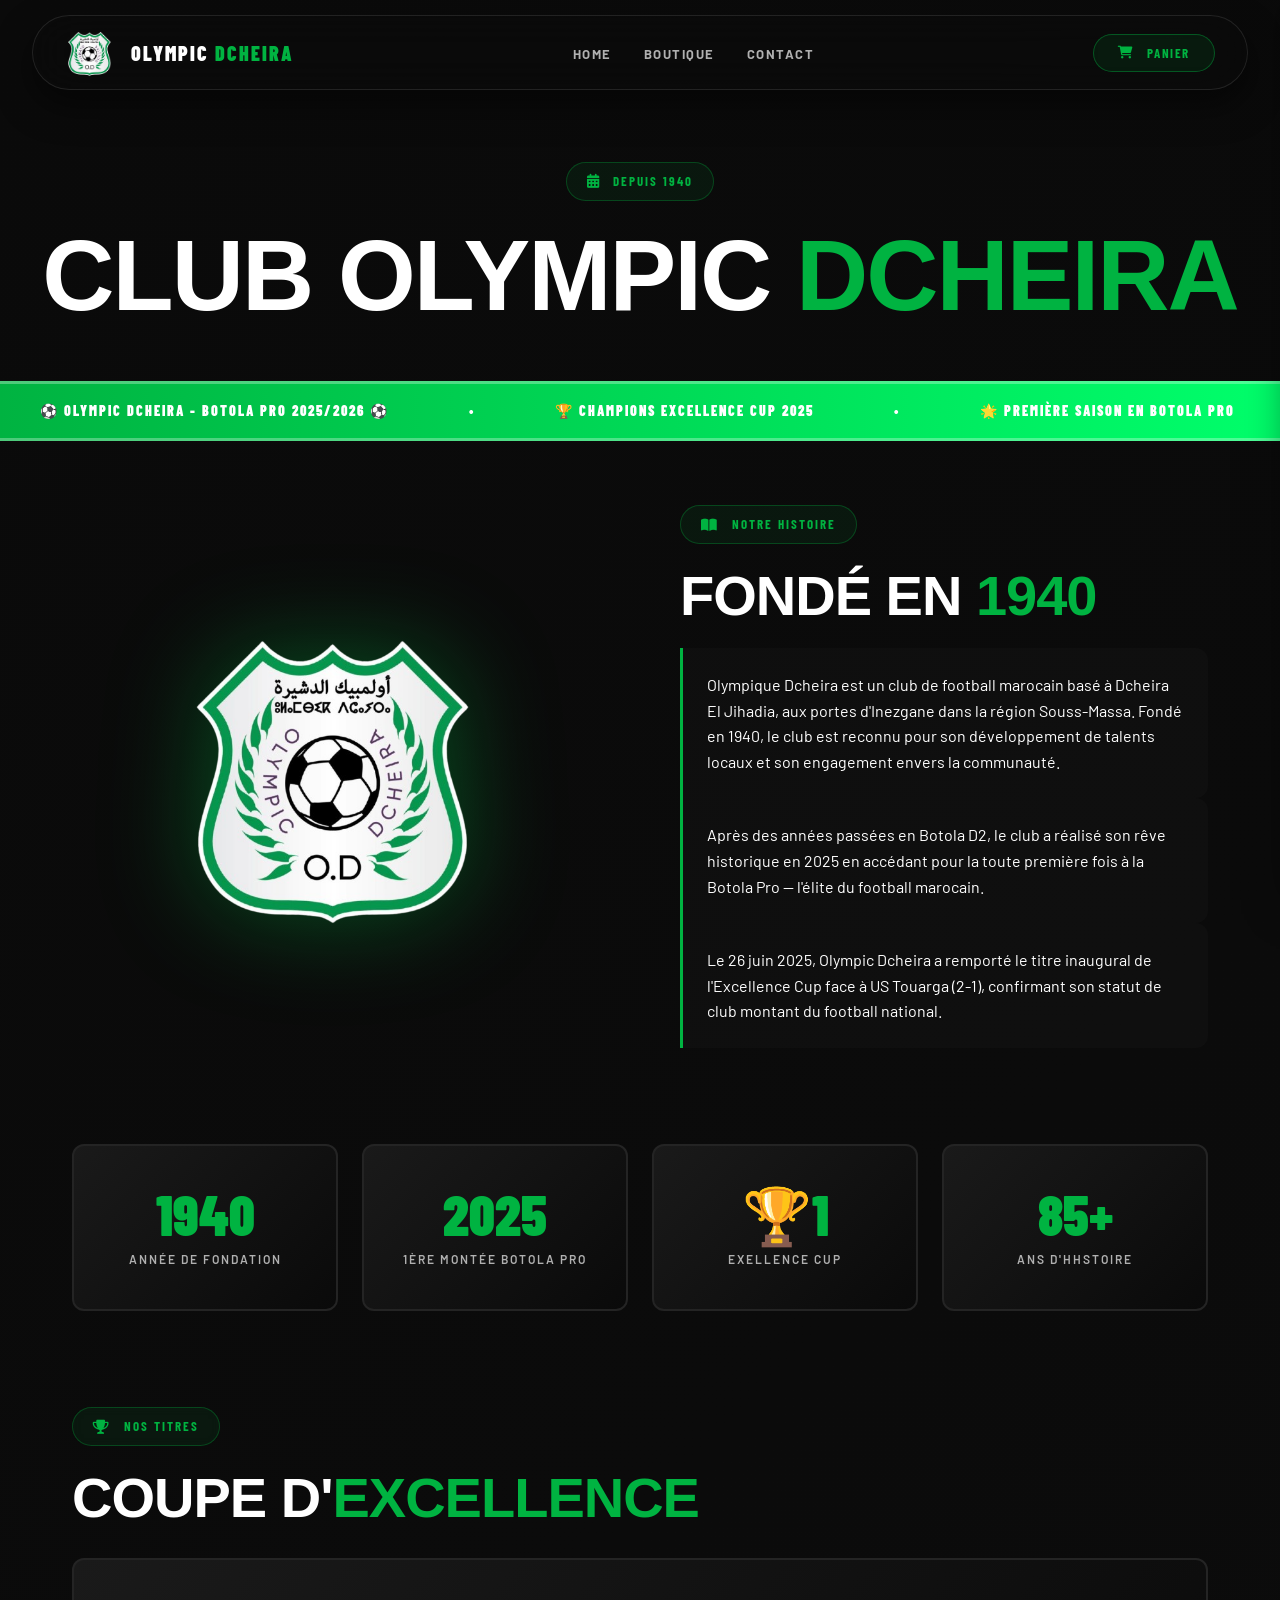
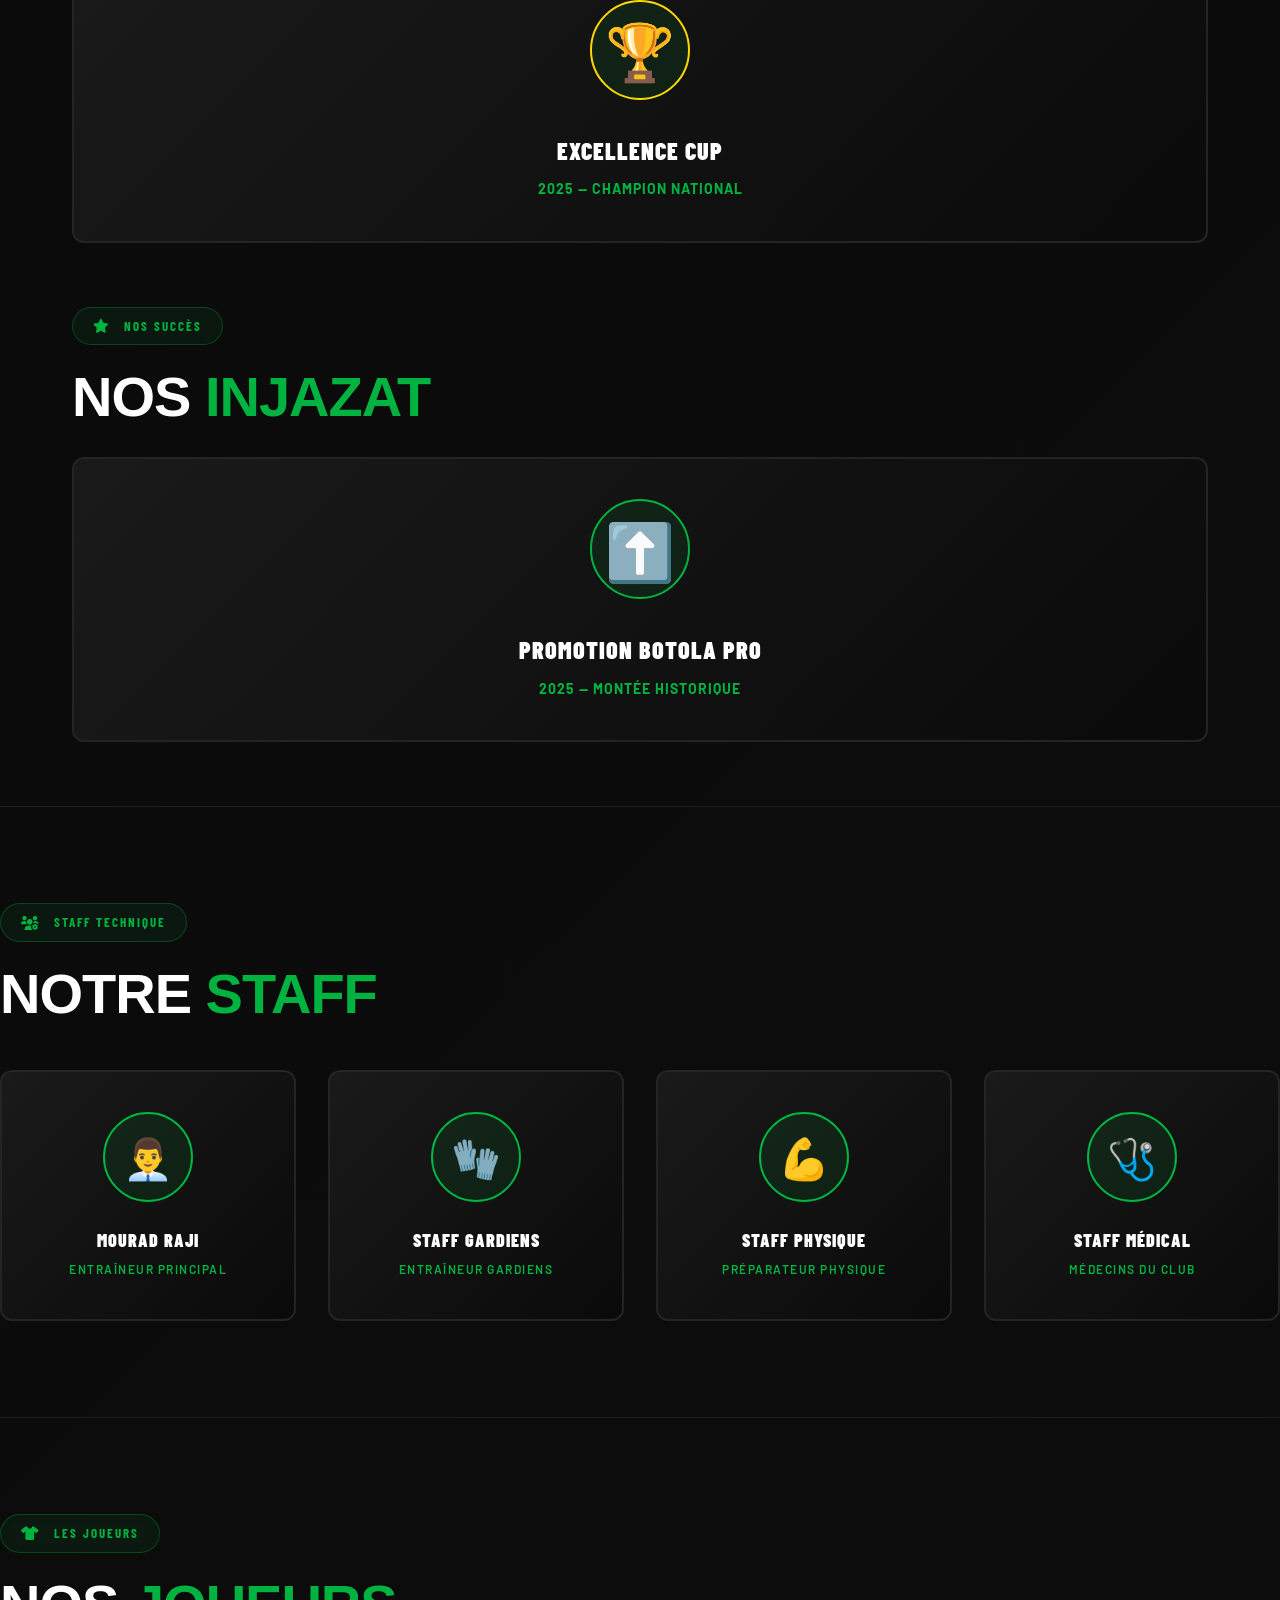
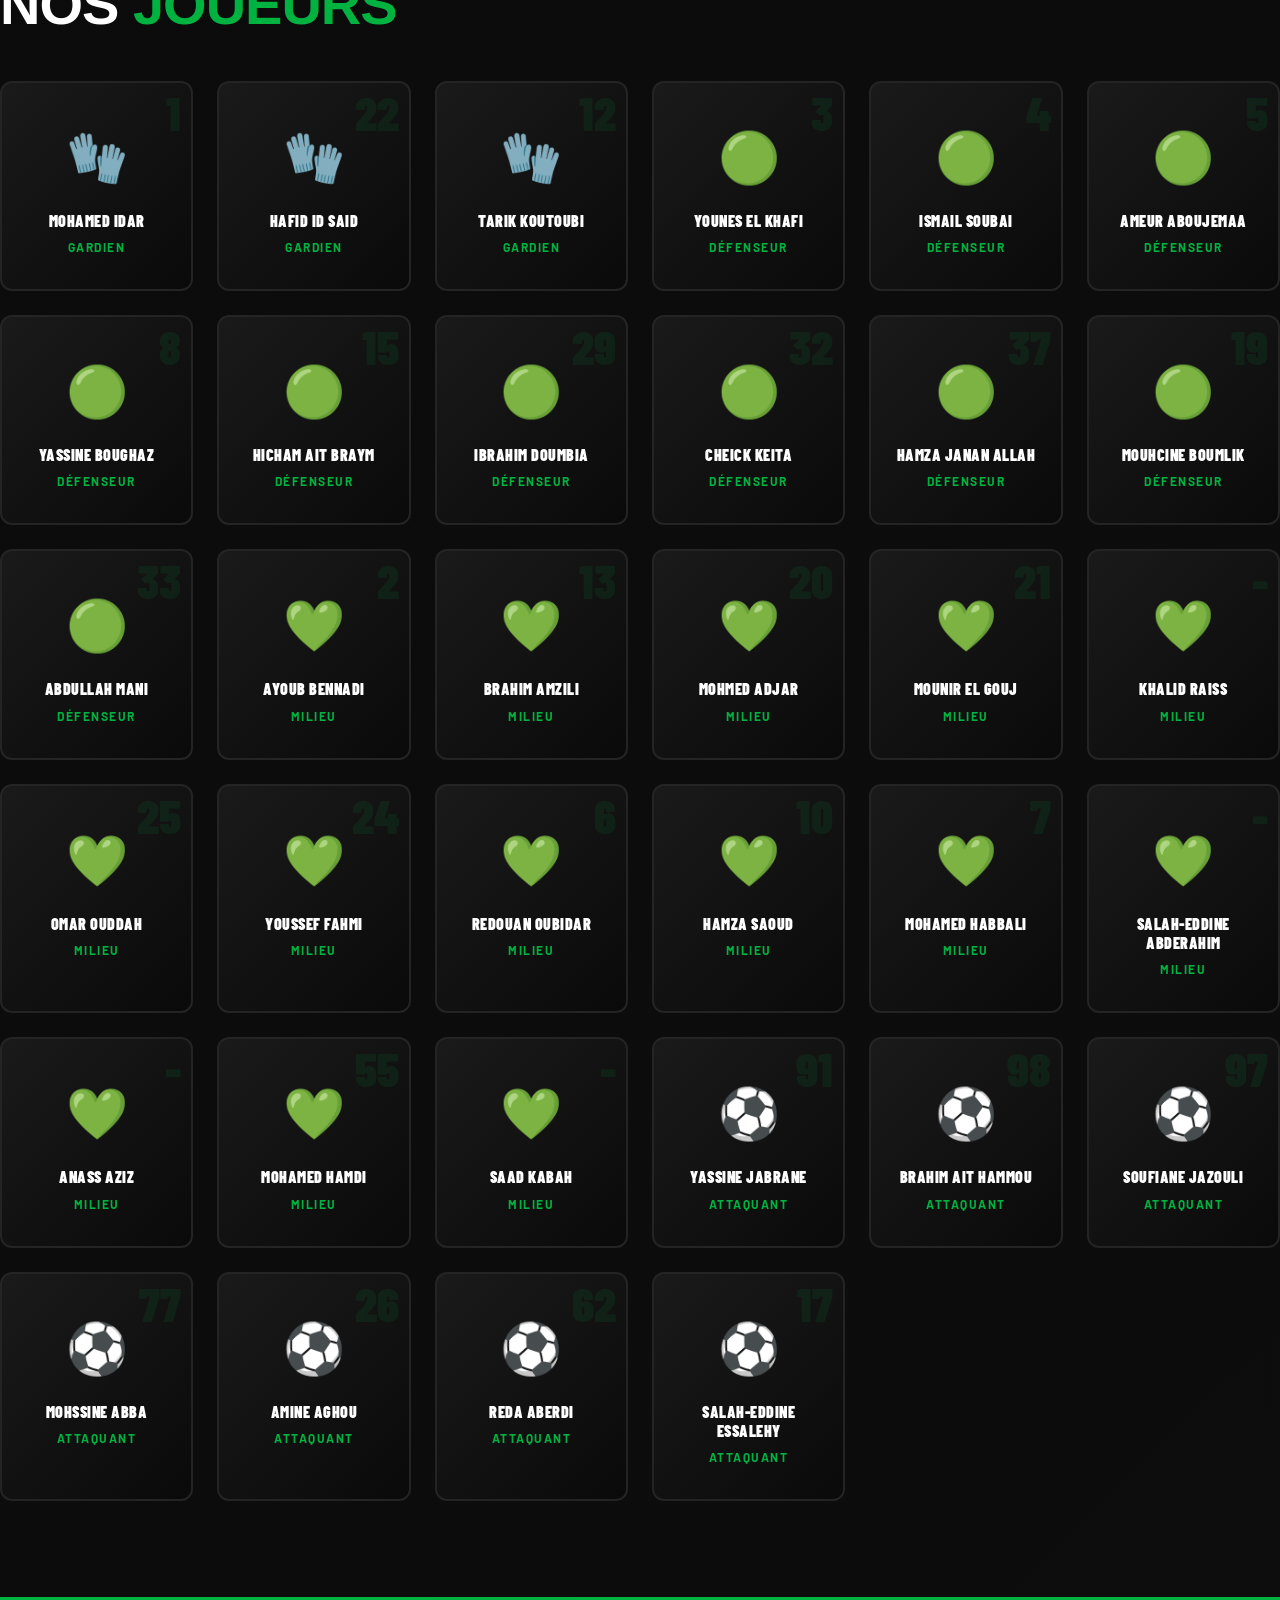
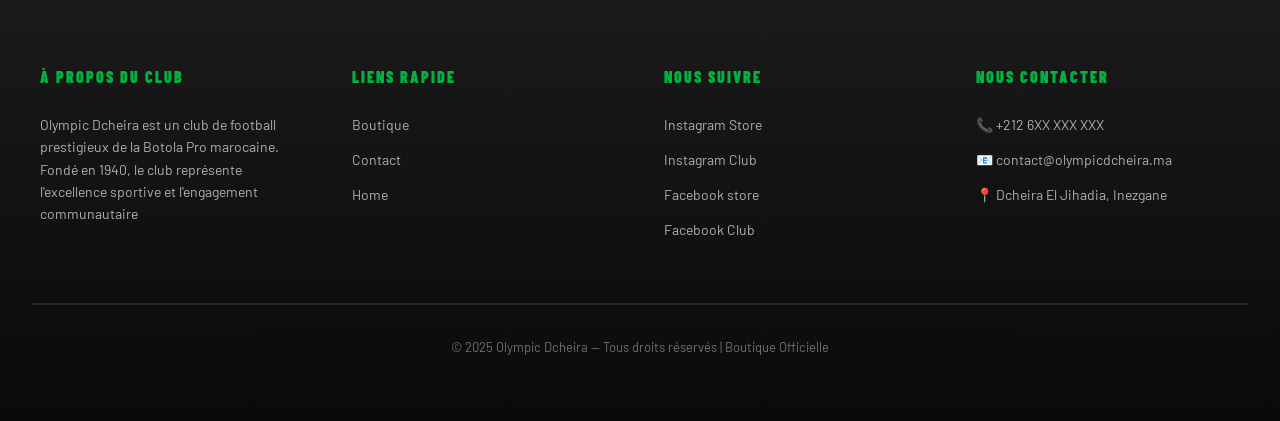
==== commit 19ef3e61: "ui: reduce hero logo size for better layout balance" ====
--- a/club.html
+++ b/club.html
@@ -34,6 +34,9 @@
                 <i class="fa-solid fa-cart-shopping"></i> Panier
                 <span class="cart-count" id="cartCount">0</span>
             </button>
+            <button class="menu-toggle" onclick="toggleMenu()">
+                <i class="fa-solid fa-bars"></i>
+            </button>
         </div>
     </nav>
 
--- a/assets/css/style.css
+++ b/assets/css/style.css
@@ -59,13 +59,13 @@
   display: flex;
   align-items: center;
   justify-content: space-between;
-  padding: 0 1.5rem;
+  padding: 0 2rem;
   height: 75px;
-  background: rgba(10, 10, 10, 0.8);
-  backdrop-filter: blur(20px) saturate(160%);
-  -webkit-backdrop-filter: blur(20px) saturate(160%);
+  background: rgba(10, 10, 10, 0.4);
+  backdrop-filter: blur(25px) saturate(180%);
+  -webkit-backdrop-filter: blur(25px) saturate(180%);
   border: 1px solid rgba(255, 255, 255, 0.1);
-  border-radius: 100px;
+  border-radius: 100px; /* Restored rounded style */
   box-shadow: 0 15px 35px rgba(0, 0, 0, 0.5);
   transition: all 0.4s cubic-bezier(0.23, 1, 0.32, 1);
 }
@@ -73,8 +73,30 @@
 nav.scrolled {
   top: 8px;
   height: 65px;
-  background: rgba(10, 10, 10, 0.95);
+  background: rgba(10, 10, 10, 0.8);
   border: 1px solid rgba(0, 179, 65, 0.4);
+}
+
+nav.scrolled {
+  top: 8px;
+  height: 65px;
+  background: rgba(10, 10, 10, 0.6); /* Reduced opacity on scroll */
+  border: 1px solid rgba(0, 179, 65, 0.4);
+}
+
+.menu-toggle {
+  display: none;
+  background: none;
+  border: none;
+  color: var(--blanc);
+  font-size: 24px;
+  cursor: pointer;
+  z-index: 2001;
+  transition: color 0.3s;
+}
+
+.menu-toggle:hover {
+  color: var(--vert);
 }
 
 .nav-brand {
@@ -778,12 +800,98 @@
 }
 
 /* --- RESPONSIVE --- */
+@media (max-width: 992px) {
+  .nav-links { gap: 1rem; }
+  .hero { flex-direction: column; text-align: center; margin-top: 100px; }
+  .hero-logo-side { width: 60%; order: -1; }
+}
+
 @media (max-width: 768px) {
-  nav { padding: 0 1rem; }
-  .nav-links { display: none; }
+  nav { 
+    width: 92%;
+    padding: 0 1.2rem;
+    height: 65px;
+    top: 10px;
+    border-radius: 20px;
+  }
+
+  .nav-text { font-size: 16px; }
+  .nav-logo { width: 40px; height: 40px; }
+
+  .menu-toggle { display: block; }
+
+  .nav-links {
+    position: fixed;
+    top: 0;
+    right: -100%;
+    width: 80%;
+    height: 100vh;
+    background: rgba(10, 10, 10, 0.98);
+    backdrop-filter: blur(20px);
+    display: flex;
+    flex-direction: column;
+    align-items: center;
+    justify-content: center;
+    gap: 2.5rem;
+    transition: all 0.5s cubic-bezier(0.77, 0, 0.175, 1);
+    z-index: 2000;
+    box-shadow: -10px 0 30px rgba(0, 0, 0, 0.5);
+  }
+
+  .nav-links.open {
+    right: 0;
+  }
+
+  .nav-links a {
+    font-size: 20px;
+    letter-spacing: 3px;
+  }
+
+  .nav-right {
+    gap: 0.8rem;
+  }
+
+  .cart-btn {
+    padding: 8px 16px;
+    font-size: 11px;
+  }
+
   .cart-sidebar { width: 100%; right: -100%; }
+  
+  .section-title { font-size: 32px; }
+  .title-xl { font-size: 42px; }
+  
   .ticker-item { padding: 0 1rem; font-size: 11px; }
-  .footer-content { grid-template-columns: 1fr; }
+  .footer-content { grid-template-columns: 1fr; gap: 2rem; }
+  .footer-col { text-align: center; }
+  
+  .hero-buttons { flex-direction: column; gap: 1rem; }
+  .btn-primary, .btn-secondary { width: 100%; text-align: center; }
+}
+
+@media (max-width: 480px) {
+  .nav-text { display: none; } /* Hide text on very small screens to keep logo and cart visible */
+  .hero-logo-side { width: 80%; }
+  
+  .newsletter-form {
+    flex-direction: column;
+    background: transparent;
+    box-shadow: none;
+    gap: 1rem;
+    padding: 0;
+  }
+  
+  .newsletter-form input {
+    background: var(--blanc);
+    padding: 15px 25px;
+    border-radius: 50px;
+    width: 100%;
+  }
+  
+  .newsletter-form button {
+    width: 100%;
+    padding: 15px;
+  }
 }
 
 /* --- PAGE SPECIFIC: INDEX / STORE --- */
@@ -794,8 +902,8 @@
   justify-content: center;
   position: relative;
   overflow: hidden;
-  margin-top: 140px;
-  padding: 4rem 2rem;
+  margin-top: 0; /* Removed margin-top to eliminate black gap */
+  padding: 8rem 2rem 4rem; /* Added padding-top to compensate for fixed nav */
   gap: 4rem;
 }
 
@@ -828,10 +936,10 @@
 .hero-content {
   position: relative;
   z-index: 2;
-  max-width: 1000px;
+  max-width: 800px;
   text-align: left;
   animation: fadeInUp 0.8s ease-out;
-  flex-shrink: 0;
+  flex: 1;
 }
 
 .hero-logo-side {
@@ -845,10 +953,11 @@
 }
 
 .hero-logo-side img {
-  width: min(400px, 100%);
+  width: min(450px, 100%); /* Reduit pour un look plus equilibre */
   height: auto;
   filter: drop-shadow(0 0 60px rgba(0, 179, 65, 0.5)) drop-shadow(0 0 120px rgba(0, 179, 65, 0.2));
   animation: logoPulse 4s ease-in-out infinite;
+  display: block;
 }
 
 @keyframes logoPulse {
@@ -1128,12 +1237,14 @@
 .newsletter::before {
   content: 'OD';
   position: absolute;
-  top: -50px;
-  right: -50px;
-  font-size: 300px;
+  top: 50%;
+  left: 50%;
+  transform: translate(-50%, -50%);
+  font-size: clamp(150px, 40vw, 300px);
   font-weight: 900;
   color: rgba(255, 255, 255, 0.05);
   font-family: 'Barlow Condensed', sans-serif;
+  pointer-events: none;
 }
 
 .newsletter-content {
@@ -1684,11 +1795,29 @@
   position: absolute;
   top: 20px;
   right: 20px;
-  font-size: 30px;
+  width: 40px;
+  height: 40px;
+  background: rgba(0, 0, 0, 0.5);
+  border-radius: 50%;
+  display: flex;
+  align-items: center;
+  justify-content: center;
+  font-size: 24px;
   color: var(--blanc);
   cursor: pointer;
-  z-index: 10;
-  transition: transform 0.3s;
+  z-index: 100;
+  transition: all 0.3s;
+  border: 1px solid rgba(255, 255, 255, 0.1);
+}
+
+@media (max-width: 768px) {
+  .close-modal {
+    position: fixed; /* Keep it visible on scroll */
+    top: 15px;
+    right: 15px;
+    background: var(--vert);
+    box-shadow: 0 4px 15px rgba(0, 179, 65, 0.4);
+  }
 }
 
 .close-modal:hover { transform: rotate(90deg); color: var(--vert); }
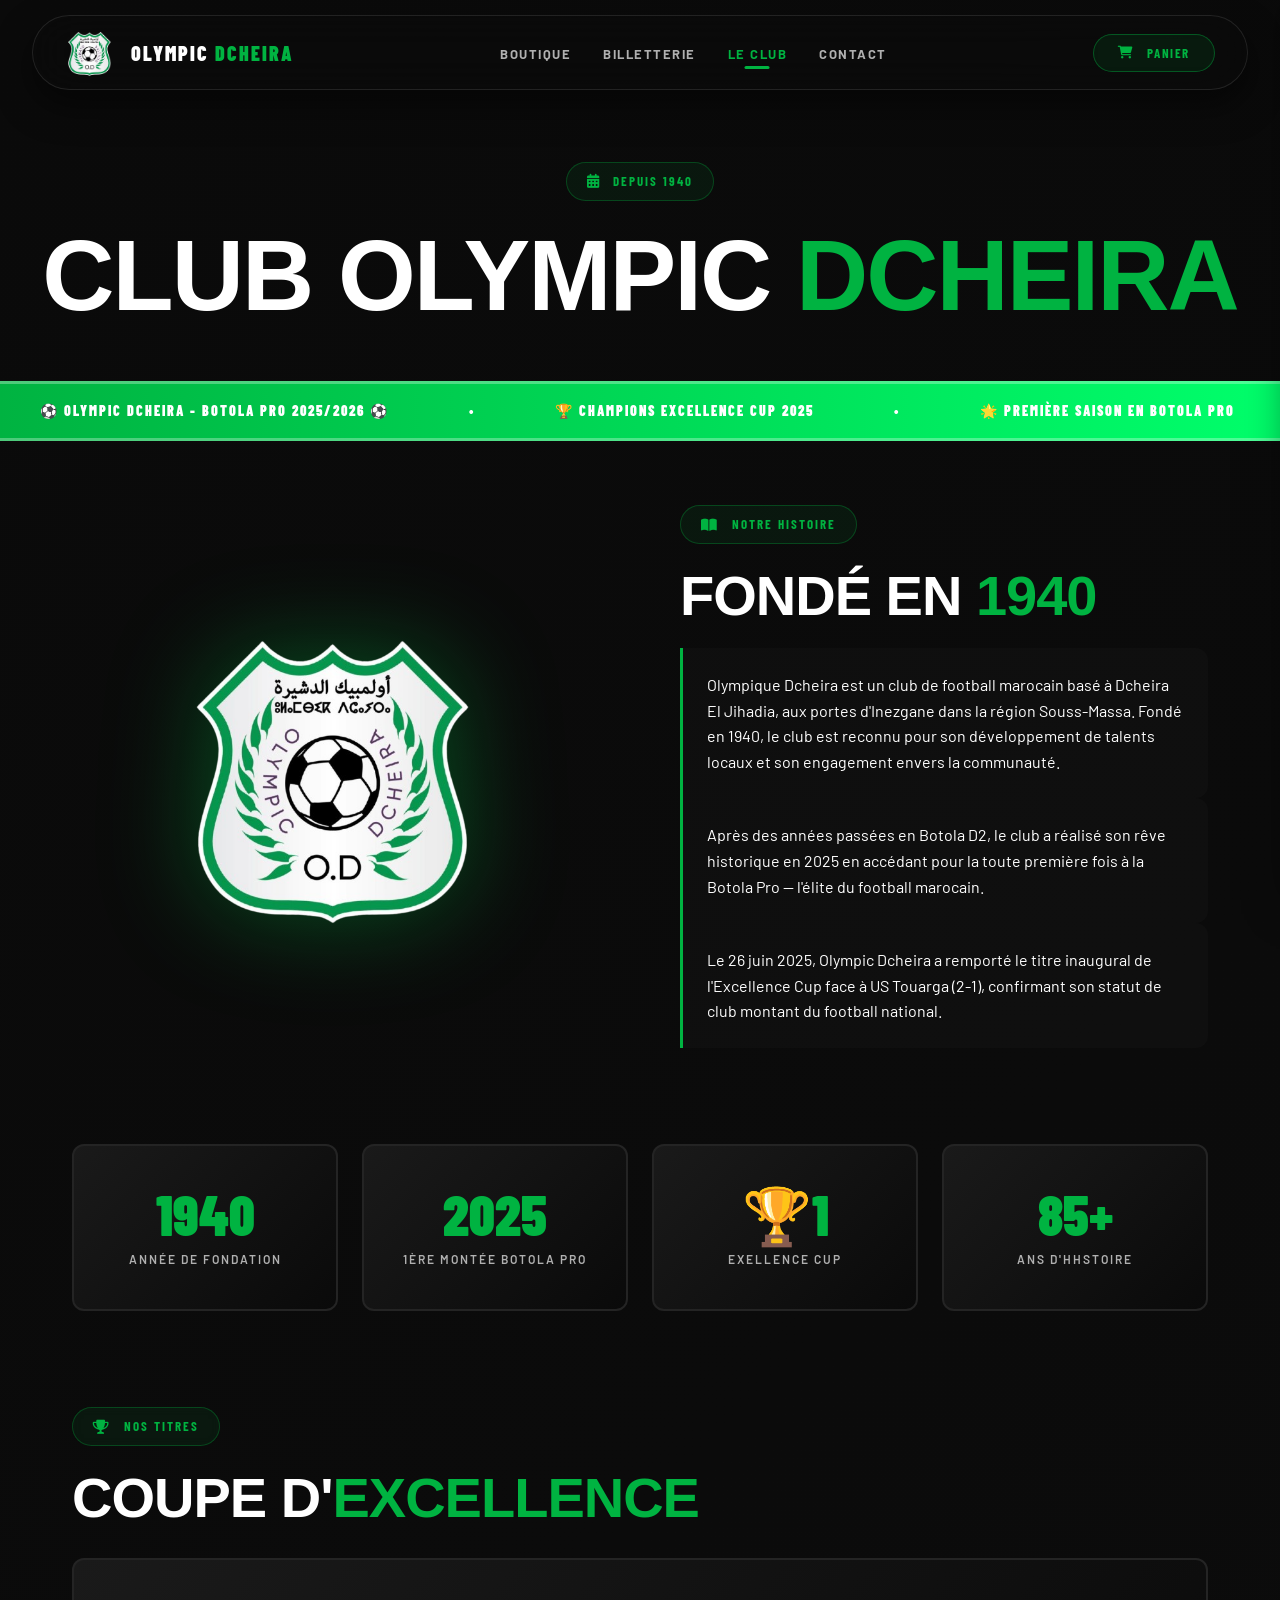
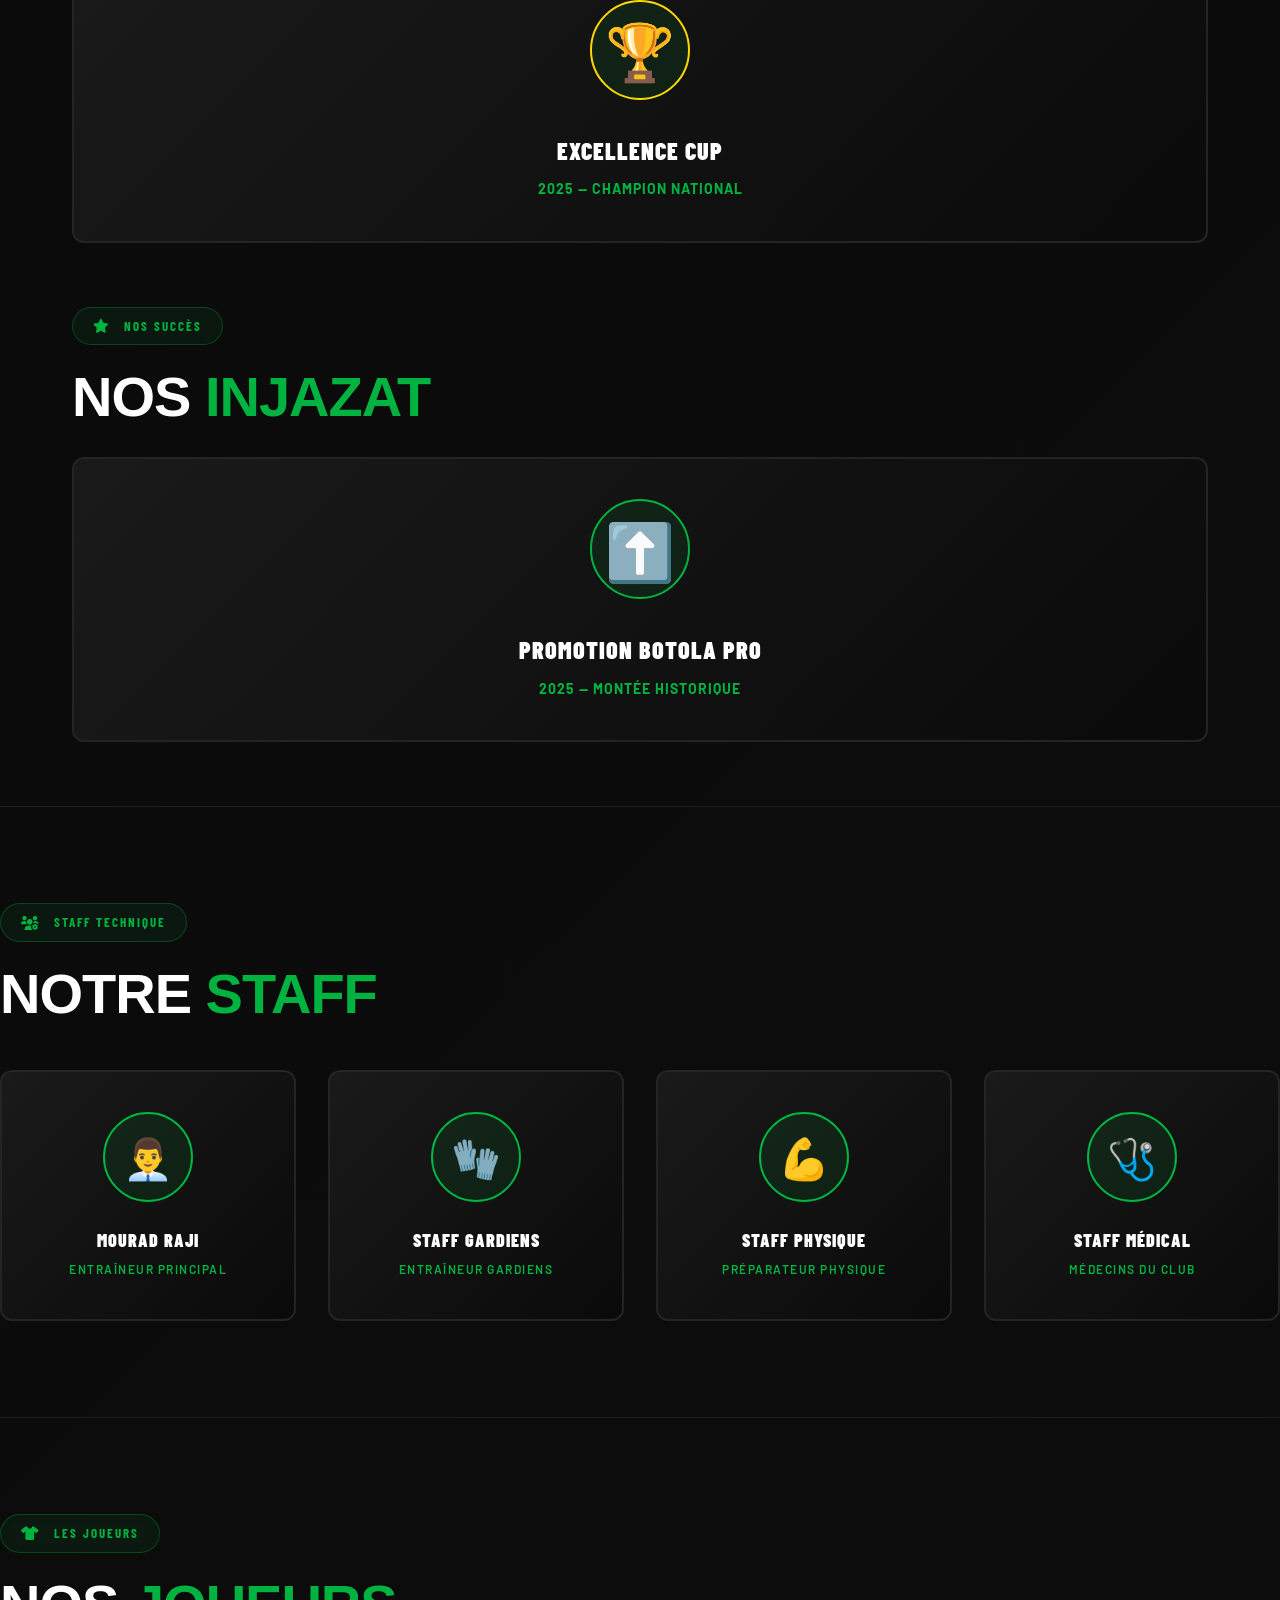
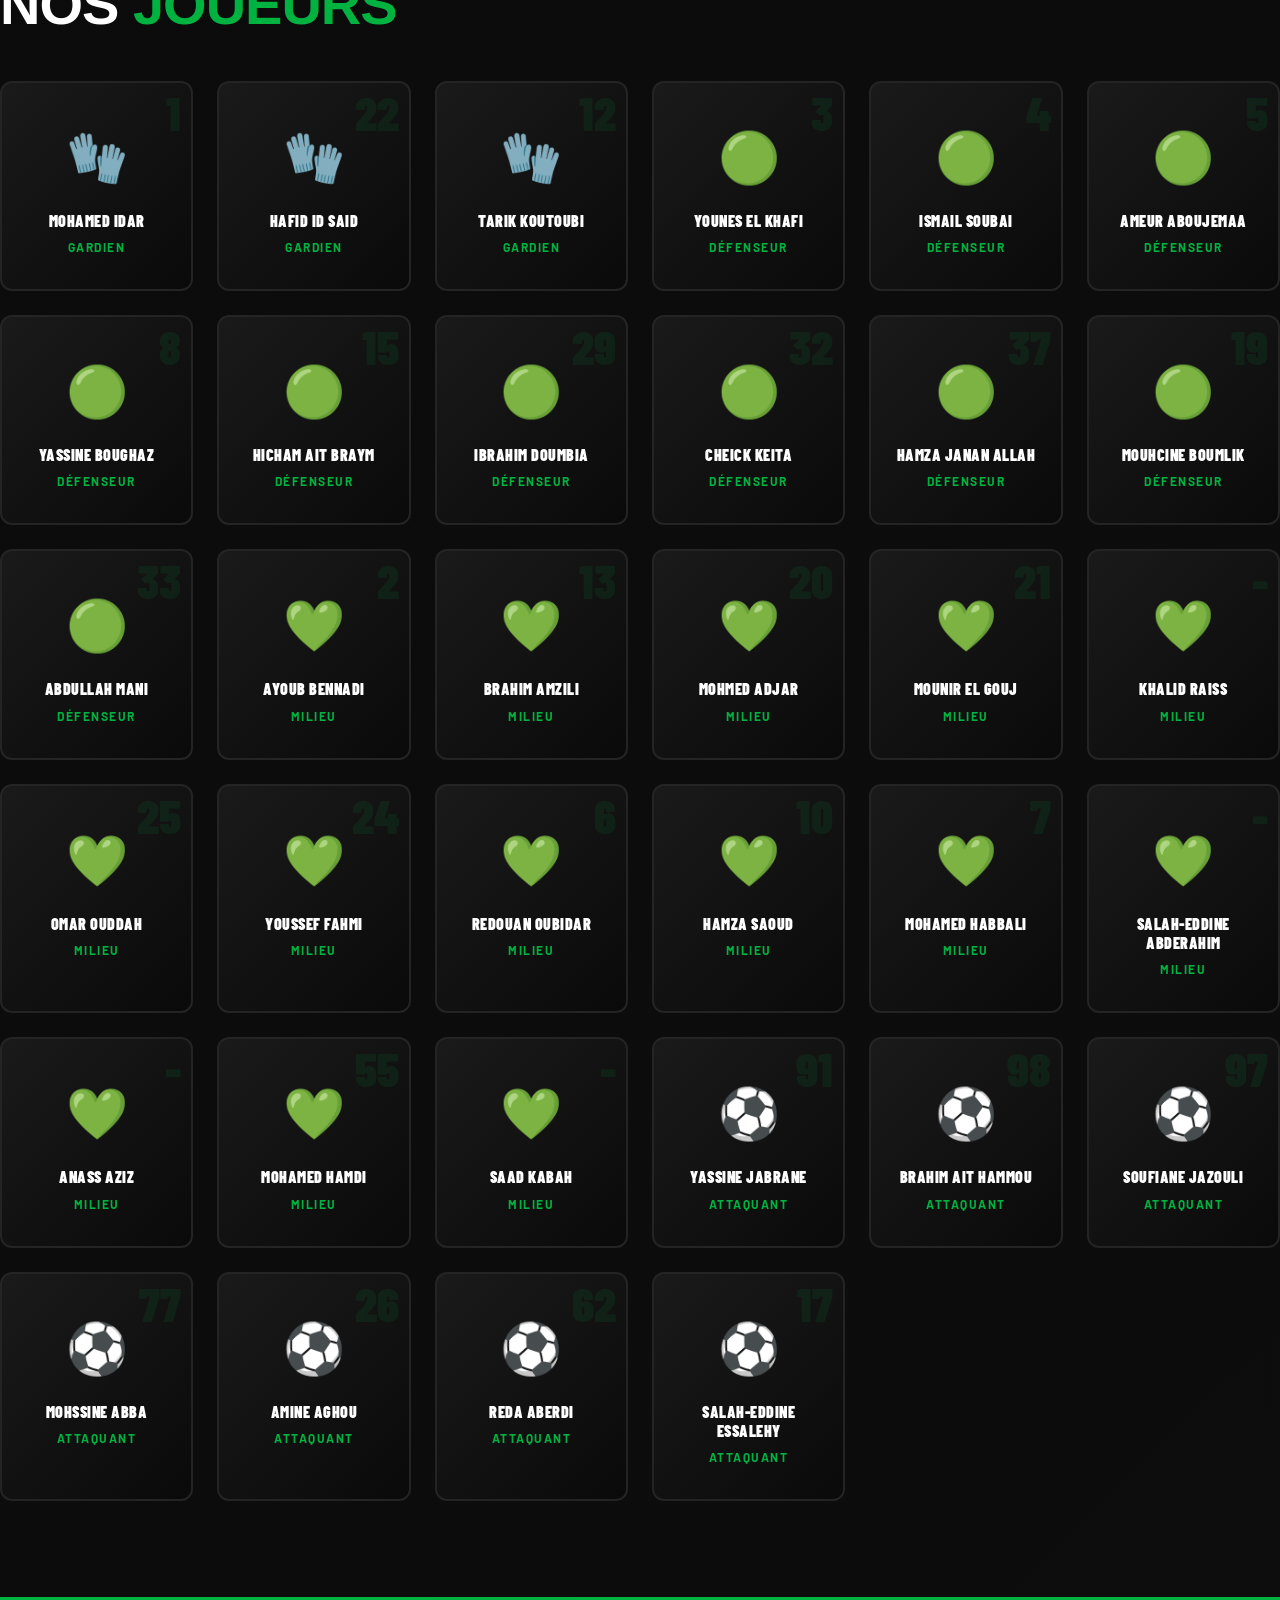
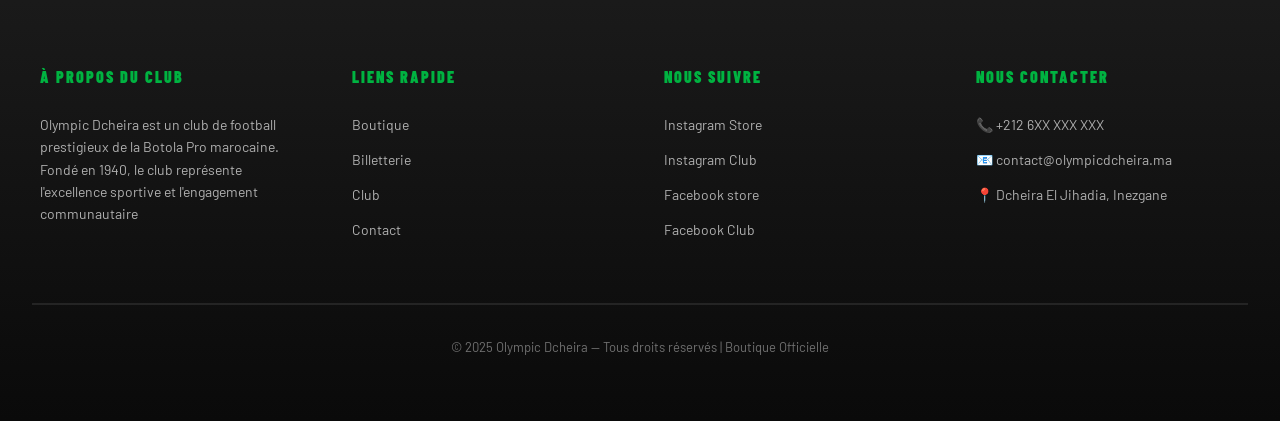
==== commit 897046a0: "feat: implement professional ticketing system with interactive stadium map, secure payment validatio" ====
--- a/club.html
+++ b/club.html
@@ -25,8 +25,9 @@
             </div>
         </a>
         <ul class="nav-links">
-            <li><a href="index.html">Home</a></li>
             <li><a href="index.html#store">Boutique</a></li>
+            <li><a href="billetterie.html">Billetterie</a></li>
+            <li><a href="club.html" class="active">Le Club</a></li>
             <li><a href="contact.html">Contact</a></li>
         </ul>
         <div class="nav-right">
@@ -394,8 +395,9 @@
                 <h3>Liens rapide</h3>
                 <ul>
                     <li><a href="index.html#store">Boutique</a></li>
+                    <li><a href="billetterie.html">Billetterie</a></li>
+                    <li><a href="club.html">Club</a></li>
                     <li><a href="contact.html">Contact</a></li>
-                    <li><a href="index.html">Home</a></li>
                 </ul>
             </div>
             <div class="footer-col">
--- a/assets/css/style.css
+++ b/assets/css/style.css
@@ -581,7 +581,7 @@
 .cart-close {
   background: none;
   border: none;
-  color: var(--vert);
+  color: var(--blanc);
   font-size: 28px;
   cursor: pointer;
   transition: all 0.2s;
@@ -1797,17 +1797,16 @@
   right: 20px;
   width: 40px;
   height: 40px;
-  background: rgba(0, 0, 0, 0.5);
-  border-radius: 50%;
+  background: transparent;
   display: flex;
   align-items: center;
   justify-content: center;
-  font-size: 24px;
+  font-size: 32px;
   color: var(--blanc);
   cursor: pointer;
   z-index: 100;
   transition: all 0.3s;
-  border: 1px solid rgba(255, 255, 255, 0.1);
+  border: none;
 }
 
 @media (max-width: 768px) {
@@ -1815,8 +1814,8 @@
     position: fixed; /* Keep it visible on scroll */
     top: 15px;
     right: 15px;
-    background: var(--vert);
-    box-shadow: 0 4px 15px rgba(0, 179, 65, 0.4);
+    background: transparent;
+    text-shadow: 0 2px 10px rgba(0,0,0,0.5);
   }
 }
 
@@ -1896,3 +1895,808 @@
   transform: translateY(0);
 }
 
+/* --- TICKETING SYSTEM --- */
+.matches-grid {
+  display: grid;
+  grid-template-columns: repeat(auto-fit, minmax(350px, 1fr));
+  gap: 2rem;
+  margin-top: 3rem;
+}
+
+.match-card {
+  padding: 0;
+  display: flex;
+  flex-direction: column;
+}
+
+.match-header {
+  background: rgba(255, 255, 255, 0.05);
+  padding: 1.5rem;
+  display: flex;
+  justify-content: space-between;
+  align-items: center;
+  border-bottom: 1px solid var(--border);
+}
+
+.match-competition {
+  font-family: 'Barlow Condensed', sans-serif;
+  font-weight: 700;
+  font-size: 12px;
+  color: var(--vert);
+  letter-spacing: 2px;
+  text-transform: uppercase;
+}
+
+.match-date {
+  font-size: 12px;
+  color: var(--gris-text);
+  font-weight: 500;
+}
+
+.match-body {
+  padding: 2.5rem 1.5rem;
+  display: flex;
+  flex-direction: column;
+  align-items: center;
+  gap: 1.5rem;
+  text-align: center;
+}
+
+.teams-wrapper {
+  display: flex;
+  align-items: center;
+  justify-content: center;
+  gap: 2rem;
+  width: 100%;
+}
+
+.team {
+  flex: 1;
+  display: flex;
+  flex-direction: column;
+  align-items: center;
+  gap: 0.8rem;
+}
+
+.team-logo-small {
+  width: 60px;
+  height: 60px;
+  object-fit: contain;
+  filter: drop-shadow(0 0 10px rgba(255, 255, 255, 0.1));
+}
+
+.team-name {
+  font-family: 'Barlow Condensed', sans-serif;
+  font-weight: 900;
+  font-size: 18px;
+  text-transform: uppercase;
+  letter-spacing: 1px;
+}
+
+.match-vs {
+  font-family: 'Barlow Condensed', sans-serif;
+  font-weight: 900;
+  font-size: 24px;
+  color: var(--vert);
+  font-style: italic;
+}
+
+.match-info-box {
+  display: flex;
+  gap: 1.5rem;
+  margin-top: 1rem;
+}
+
+.match-info-item {
+  display: flex;
+  align-items: center;
+  gap: 0.5rem;
+  font-size: 13px;
+  color: var(--gris-text);
+}
+
+.match-info-item i {
+  color: var(--vert);
+}
+
+.match-footer {
+  padding: 1.5rem;
+  background: rgba(0, 0, 0, 0.2);
+  border-top: 1px solid var(--border);
+  display: flex;
+  justify-content: center;
+}
+
+/* Ticket Options Section */
+.ticket-options {
+  margin-top: 6rem;
+}
+
+.ticket-grid {
+  display: grid;
+  grid-template-columns: repeat(auto-fit, minmax(280px, 1fr));
+  gap: 2rem;
+}
+
+.ticket-type-card {
+  padding: 2rem;
+  text-align: center;
+  display: flex;
+  flex-direction: column;
+  gap: 1rem;
+}
+
+.ticket-type-card h3 {
+  font-family: 'Barlow Condensed', sans-serif;
+  font-size: 24px;
+  font-weight: 900;
+  text-transform: uppercase;
+  letter-spacing: 1px;
+}
+
+.ticket-price {
+  font-size: 36px;
+  font-weight: 900;
+  color: var(--vert);
+  font-family: 'Barlow Condensed', sans-serif;
+}
+
+.ticket-price span {
+  font-size: 16px;
+  color: var(--blanc);
+}
+
+.ticket-features {
+  list-style: none;
+  margin: 1.5rem 0;
+  padding: 0;
+  display: flex;
+  flex-direction: column;
+  gap: 0.8rem;
+}
+
+.ticket-features li {
+  font-size: 14px;
+  color: var(--gris-text);
+  display: flex;
+  align-items: center;
+  justify-content: center;
+  gap: 0.5rem;
+}
+
+.ticket-features li i {
+  color: var(--vert);
+  font-size: 12px;
+}
+
+/* Responsive adjustments */
+@media (max-width: 768px) {
+  .teams-wrapper {
+    gap: 1rem;
+  }
+  .team-logo-small {
+    width: 45px;
+    height: 45px;
+  }
+  .team-name {
+    font-size: 14px;
+  }
+  .match-vs {
+    font-size: 18px;
+  }
+}
+/* --- ENHANCED TICKETING UI --- */
+.stadium-container {
+  max-width: 800px;
+  margin: 0 auto;
+  position: relative;
+  background: rgba(255, 255, 255, 0.02);
+  border-radius: 20px;
+  padding: 1.5rem;
+  border: 1px solid var(--border);
+  box-shadow: inset 0 0 50px rgba(0, 0, 0, 0.5);
+}
+
+.stadium-map { width: 100%; height: auto; display: block; }
+.stadium-zone { cursor: pointer; transition: all 0.3s ease; stroke: rgba(255, 255, 255, 0.1); stroke-width: 1; }
+.stadium-zone:hover { filter: brightness(1.3) drop-shadow(0 0 10px rgba(255, 255, 255, 0.2)); stroke: var(--blanc); stroke-width: 2; }
+
+/* Zone Colors (Corrected for OD Stadium) */
+.zone-atlas { fill: #2ecc71; }
+.zone-souss { fill: #2ecc71; }
+.zone-taroudant { fill: #2ecc71; }
+.zone-silver-ocean { fill: #e74c3c; }
+.zone-silver-taghazout { fill: #e74c3c; }
+.zone-gold { fill: #f1c40f; }
+
+.ticketing-layout {
+  display: flex;
+  gap: 3rem;
+  margin-top: 3rem;
+  align-items: flex-start;
+}
+
+/* --- MOBILE RESPONSIVENESS --- */
+@media (max-width: 992px) {
+  .ticketing-layout {
+    flex-direction: column;
+    gap: 2rem;
+  }
+
+  .stadium-side, .selection-side {
+    width: 100%;
+  }
+
+  .stadium-container {
+    padding: 1rem;
+    border-radius: 12px;
+  }
+
+  .stadium-svg {
+    max-height: 350px;
+  }
+
+  .selection-side {
+    padding: 1.5rem;
+    background: rgba(255, 255, 255, 0.02);
+    border-radius: 15px;
+    border: 1px solid var(--border);
+  }
+
+  .zone-options {
+    grid-template-columns: 1fr;
+  }
+}
+
+@media (max-width: 576px) {
+  .page-header h1 { font-size: 2.5rem; }
+  
+  .ticket-modal {
+    width: 95%;
+    padding: 1.5rem;
+    margin: 10px;
+  }
+
+  .summary-row { font-size: 13px; }
+  .summary-total { font-size: 18px; }
+
+  .payment-methods {
+    grid-template-columns: 1fr;
+  }
+
+  .form-row-double {
+    flex-direction: column;
+    gap: 0;
+  }
+}
+
+.stadium-side {
+  flex: 1.5;
+}
+
+.selection-side {
+  flex: 1;
+  background: var(--gris-fonce);
+  border: 1px solid var(--border);
+  border-radius: 16px;
+  padding: 2rem;
+  position: sticky;
+  top: 100px;
+  box-shadow: 0 20px 40px rgba(0,0,0,0.4);
+}
+
+.selection-title-small {
+  font-family: 'Barlow Condensed', sans-serif;
+  font-size: 18px;
+  font-weight: 900;
+  text-transform: uppercase;
+  letter-spacing: 1px;
+  margin-bottom: 1.5rem;
+  display: flex;
+  align-items: center;
+  gap: 0.8rem;
+}
+
+.zone-options {
+  display: flex;
+  flex-direction: column;
+  gap: 1rem;
+  margin-bottom: 2rem;
+}
+
+.zone-option {
+  background: rgba(255, 255, 255, 0.03);
+  border: 1px solid var(--border);
+  border-radius: 10px;
+  padding: 1.2rem;
+  display: flex;
+  justify-content: space-between;
+  align-items: center;
+  cursor: pointer;
+  transition: all 0.3s ease;
+}
+
+.zone-option:hover {
+  background: rgba(255, 255, 255, 0.05);
+  border-color: rgba(255, 255, 255, 0.2);
+}
+
+.zone-option.active {
+  border-color: var(--vert);
+  background: rgba(0, 179, 65, 0.05);
+  box-shadow: 0 0 20px rgba(0, 179, 65, 0.1);
+}
+
+.zone-label {
+  font-family: 'Barlow Condensed', sans-serif;
+  font-weight: 700;
+  font-size: 15px;
+  text-transform: uppercase;
+  letter-spacing: 0.5px;
+}
+
+.zone-price {
+  font-weight: 900;
+  color: var(--vert);
+}
+
+/* --- PREMIUM QUANTITY SELECTOR --- */
+.qty-control {
+  display: flex;
+  justify-content: space-between;
+  align-items: center;
+  margin-top: 2rem;
+  padding: 1.2rem;
+  background: rgba(255, 255, 255, 0.03);
+  border: 1px solid var(--border);
+  border-radius: 12px;
+}
+
+.qty-label {
+  font-family: 'Barlow Condensed', sans-serif;
+  font-weight: 700;
+  text-transform: uppercase;
+  letter-spacing: 1px;
+  color: #888;
+}
+
+.qty-btns-wrapper {
+  display: flex;
+  align-items: center;
+  gap: 1.5rem;
+  background: #000;
+  padding: 5px;
+  border-radius: 10px;
+  border: 1px solid var(--border);
+}
+
+.qty-btn-ticket {
+  width: 35px;
+  height: 35px;
+  border: none;
+  background: #1a1a1a;
+  color: var(--blanc);
+  border-radius: 8px;
+  cursor: pointer;
+  display: flex;
+  align-items: center;
+  justify-content: center;
+  font-size: 12px;
+  transition: all 0.3s cubic-bezier(0.4, 0, 0.2, 1);
+}
+
+.qty-btn-ticket:hover {
+  background: var(--vert);
+  transform: translateY(-2px);
+}
+
+#ticketQty {
+  font-family: 'Barlow', sans-serif;
+  font-weight: 900;
+  font-size: 18px;
+  color: var(--blanc) !important;
+  min-width: 20px;
+  text-align: center;
+}
+
+.add-selection-btn {
+  width: 100%;
+  margin-top: 2rem;
+  padding: 1.2rem;
+  font-weight: 900;
+  letter-spacing: 2px;
+  box-shadow: 0 10px 30px rgba(0, 179, 65, 0.3);
+}
+
+.reset-selection {
+  width: 100%;
+  justify-content: center;
+}
+
+/* Enhanced Tooltip */
+.zone-tooltip {
+  position: absolute;
+  background: var(--blanc);
+  color: #1a1a1a;
+  border-radius: 12px;
+  min-width: 240px;
+  overflow: hidden;
+  box-shadow: 0 15px 45px rgba(0,0,0,0.6);
+  pointer-events: none;
+  z-index: 2000;
+  display: none;
+  transform: translate(-50%, -100%);
+  margin-top: -15px;
+  font-family: 'Barlow', sans-serif;
+  text-align: left;
+}
+
+.tooltip-header {
+  padding: 12px 15px;
+  text-align: center;
+  border-bottom: 1px solid #eee;
+}
+
+.tooltip-name {
+  font-weight: 900;
+  font-size: 20px;
+  color: #1a1a1a;
+}
+
+.tooltip-status-bar {
+  padding: 10px 15px;
+  display: flex;
+  justify-content: space-between;
+  align-items: center;
+  font-size: 12px;
+  color: #666;
+}
+
+.tooltip-footer-bar {
+  background: var(--vert);
+  padding: 12px 15px;
+  display: flex;
+  justify-content: space-between;
+  align-items: center;
+  color: var(--blanc);
+}
+
+.tooltip-cat {
+  font-weight: 700;
+  font-size: 11px;
+  text-transform: uppercase;
+}
+
+.tooltip-price {
+  font-weight: 900;
+  font-size: 18px;
+}
+
+@media (max-width: 1024px) {
+  .ticketing-layout {
+    flex-direction: column;
+  }
+  .selection-side {
+    width: 100%;
+    position: relative;
+    top: 0;
+  }
+}
+
+/* --- TICKET PAYMENT MODAL --- */
+.ticket-modal-overlay {
+  position: fixed;
+  top: 0; left: 0; width: 100%; height: 100%;
+  background: rgba(0,0,0,0.85);
+  backdrop-filter: blur(10px);
+  display: none;
+  justify-content: center;
+  align-items: center;
+  z-index: 3000;
+  padding: 1rem;
+}
+
+.ticket-modal {
+  background: var(--gris-fonce);
+  border: 1px solid var(--border);
+  border-radius: 24px;
+  width: 100%;
+  max-width: 600px;
+  max-height: 95vh;
+  overflow-y: auto;
+  box-shadow: 0 40px 100px rgba(0,0,0,0.9);
+  animation: modalScale 0.4s cubic-bezier(0.175, 0.885, 0.32, 1.275);
+  position: relative;
+  display: flex;
+  flex-direction: column;
+}
+
+.close-t-modal {
+  position: absolute;
+  top: 1.5rem;
+  right: 1.5rem;
+  width: 32px;
+  height: 32px;
+  background: rgba(255,255,255,0.05);
+  border: 1px solid var(--border);
+  color: #888;
+  border-radius: 50%;
+  cursor: pointer;
+  display: flex;
+  align-items: center;
+  justify-content: center;
+  transition: all 0.3s;
+  z-index: 100;
+}
+
+.close-t-modal:hover {
+  background: #e74c3c;
+  border-color: #e74c3c;
+  color: white;
+}
+
+.t-modal-header {
+  padding: 2rem 2.5rem 1.5rem;
+  border-bottom: 1px solid var(--border);
+}
+
+.t-modal-header h3 {
+  font-family: 'Barlow Condensed', sans-serif;
+  font-size: 22px;
+  text-transform: uppercase;
+  letter-spacing: 1.5px;
+  color: var(--blanc);
+}
+
+.t-modal-body {
+  padding: 2rem 2.5rem 2.5rem;
+}
+
+.order-summary {
+  background: rgba(255,255,255,0.03);
+  border-radius: 16px;
+  padding: 1.5rem 2rem;
+  margin-bottom: 2rem;
+  border: 1px solid var(--border);
+}
+
+/* Reset Selection Button */
+.reset-selection {
+  background: none;
+  border: none;
+  color: #888;
+  font-size: 11px;
+  text-transform: uppercase;
+  letter-spacing: 1px;
+  cursor: pointer;
+  margin-top: 1.5rem;
+  display: flex;
+  align-items: center;
+  gap: 8px;
+  transition: all 0.3s;
+}
+
+.reset-selection:hover {
+  color: #e74c3c;
+}
+
+.summary-row {
+  display: flex;
+  justify-content: space-between;
+  margin-bottom: 0.6rem;
+  font-size: 14px;
+  color: var(--gris-text);
+}
+
+.summary-row strong {
+  color: var(--blanc);
+}
+
+.summary-total {
+  margin-top: 1rem;
+  padding-top: 1rem;
+  border-top: 1px solid var(--border);
+  font-weight: 900;
+  font-size: 20px;
+  color: var(--vert);
+  display: flex;
+  justify-content: space-between;
+}
+
+.payment-methods {
+  display: grid;
+  grid-template-columns: repeat(2, 1fr);
+  gap: 1.2rem;
+  margin-bottom: 2rem;
+}
+
+.pay-method {
+  border: 1px solid var(--border);
+  border-radius: 10px;
+  padding: 1rem;
+  display: flex;
+  flex-direction: column;
+  align-items: center;
+  gap: 0.5rem;
+  cursor: pointer;
+  transition: all 0.3s;
+  background: var(--gris-sombre);
+}
+
+.pay-method i { font-size: 24px; }
+.pay-method span { font-size: 10px; font-weight: 700; text-transform: uppercase; }
+
+.pay-method:hover {
+  border-color: rgba(0, 179, 65, 0.5);
+}
+
+.pay-method.active {
+  border-color: var(--vert);
+  background: rgba(0, 179, 65, 0.1);
+  box-shadow: 0 0 15px rgba(0, 179, 65, 0.2);
+}
+
+/* Payment Form */
+.payment-form {
+  margin-top: 1.5rem;
+  display: none; /* Shown when method is selected */
+  animation: fadeIn 0.3s ease;
+}
+
+@keyframes fadeIn {
+  from { opacity: 0; transform: translateY(10px); }
+  to { opacity: 1; transform: translateY(0); }
+}
+
+.form-group {
+  margin-bottom: 1.2rem;
+}
+
+.form-group label {
+  display: block;
+  font-size: 11px;
+  text-transform: uppercase;
+  color: #888;
+  margin-bottom: 0.5rem;
+  font-weight: 700;
+}
+
+.form-group input {
+  width: 100%;
+  padding: 0.8rem 1rem;
+  background: rgba(255, 255, 255, 0.05);
+  border: 1px solid var(--border);
+  border-radius: 8px;
+  color: var(--blanc);
+  font-family: 'Inter', sans-serif;
+  font-size: 14px;
+  transition: all 0.3s;
+}
+
+.form-group input:focus {
+  outline: none;
+  border-color: var(--vert);
+  background: rgba(255, 255, 255, 0.08);
+}
+
+.form-row-double {
+  display: grid;
+  grid-template-columns: 1fr 1fr;
+  gap: 1rem;
+}
+
+.pay-now-btn {
+  width: 100%;
+  padding: 1.2rem;
+  font-size: 16px;
+  display: flex;
+  align-items: center;
+  justify-content: center;
+  gap: 10px;
+  margin-top: 1rem;
+}
+
+/* --- CUSTOM NOTIFICATIONS --- */
+.notification {
+  position: fixed;
+  bottom: 30px;
+  right: 30px;
+  background: var(--gris-sombre);
+  border: 1px solid var(--border);
+  color: var(--blanc);
+  padding: 1.2rem 2rem;
+  border-radius: 12px;
+  display: flex;
+  align-items: center;
+  gap: 1rem;
+  z-index: 5000;
+  box-shadow: 0 15px 35px rgba(0,0,0,0.5);
+  transform: translateY(150%);
+  transition: transform 0.4s cubic-bezier(0.175, 0.885, 0.32, 1.275);
+  font-family: 'Barlow Condensed', sans-serif;
+  letter-spacing: 1px;
+  font-weight: 700;
+  text-transform: uppercase;
+}
+
+.notification.show {
+  transform: translateY(0);
+}
+
+.notification.success {
+  border-left: 4px solid var(--vert);
+}
+
+.notification.error {
+  border-left: 4px solid #e74c3c;
+}
+
+.notification i {
+  font-size: 20px;
+}
+
+.notification.success i { color: var(--vert); }
+.notification.error i { color: #e74c3c; }
+
+/* --- STADIUM ZONE ANIMATIONS --- */
+.stadium-zone {
+  transition: all 0.4s cubic-bezier(0.4, 0, 0.2, 1);
+  cursor: pointer;
+  stroke-linecap: round;
+}
+
+.stadium-zone:hover {
+  filter: brightness(1.3);
+  stroke-width: 4;
+}
+
+.stadium-zone.selected {
+  stroke-width: 10;
+  stroke: var(--blanc);
+  filter: drop-shadow(0 0 20px var(--vert));
+  stroke-dasharray: 20;
+  animation: zoneFlow 3s linear infinite;
+  opacity: 1;
+}
+
+@keyframes zoneFlow {
+  from { stroke-dashoffset: 40; }
+  to { stroke-dashoffset: 0; }
+}
+
+/* --- SIDEBAR SELECTION ANIMATION --- */
+.zone-option {
+  position: relative;
+  overflow: hidden;
+  transition: all 0.4s cubic-bezier(0.165, 0.84, 0.44, 1);
+}
+
+.zone-option.active {
+  background: rgba(0, 179, 65, 0.15);
+  border-color: var(--vert);
+  transform: translateX(10px);
+  box-shadow: -5px 0 20px rgba(0, 179, 65, 0.2);
+}
+
+.zone-option.active::after {
+  content: '\f058'; /* FontAwesome Check Circle */
+  font-family: 'Font Awesome 6 Free';
+  font-weight: 900;
+  position: absolute;
+  left: -25px;
+  top: 50%;
+  transform: translateY(-50%);
+  color: var(--vert);
+  font-size: 18px;
+  animation: checkSlide 0.4s forwards cubic-bezier(0.175, 0.885, 0.32, 1.275);
+}
+
+@keyframes checkSlide {
+  to { left: 15px; }
+}
+
+.zone-option.active .zone-label {
+  margin-left: 25px;
+  color: var(--blanc);
+  transition: all 0.4s;
+}
